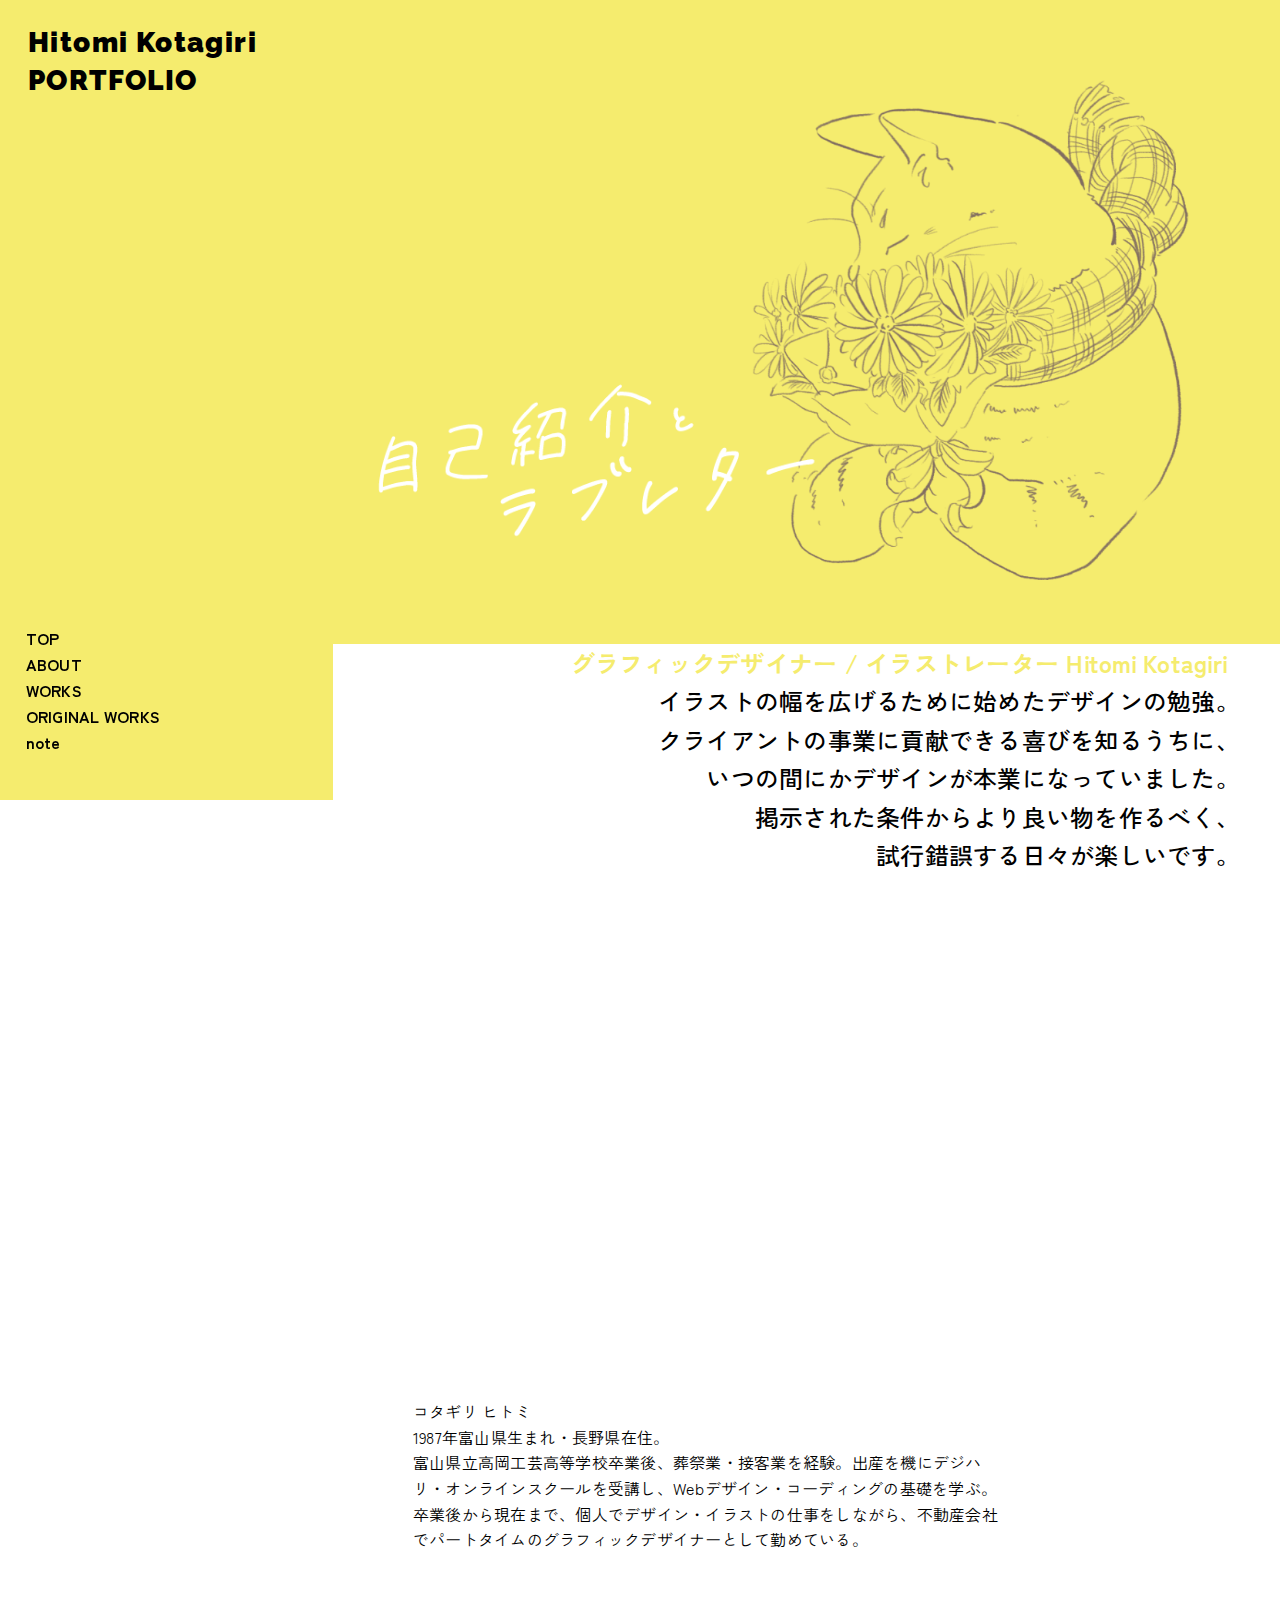
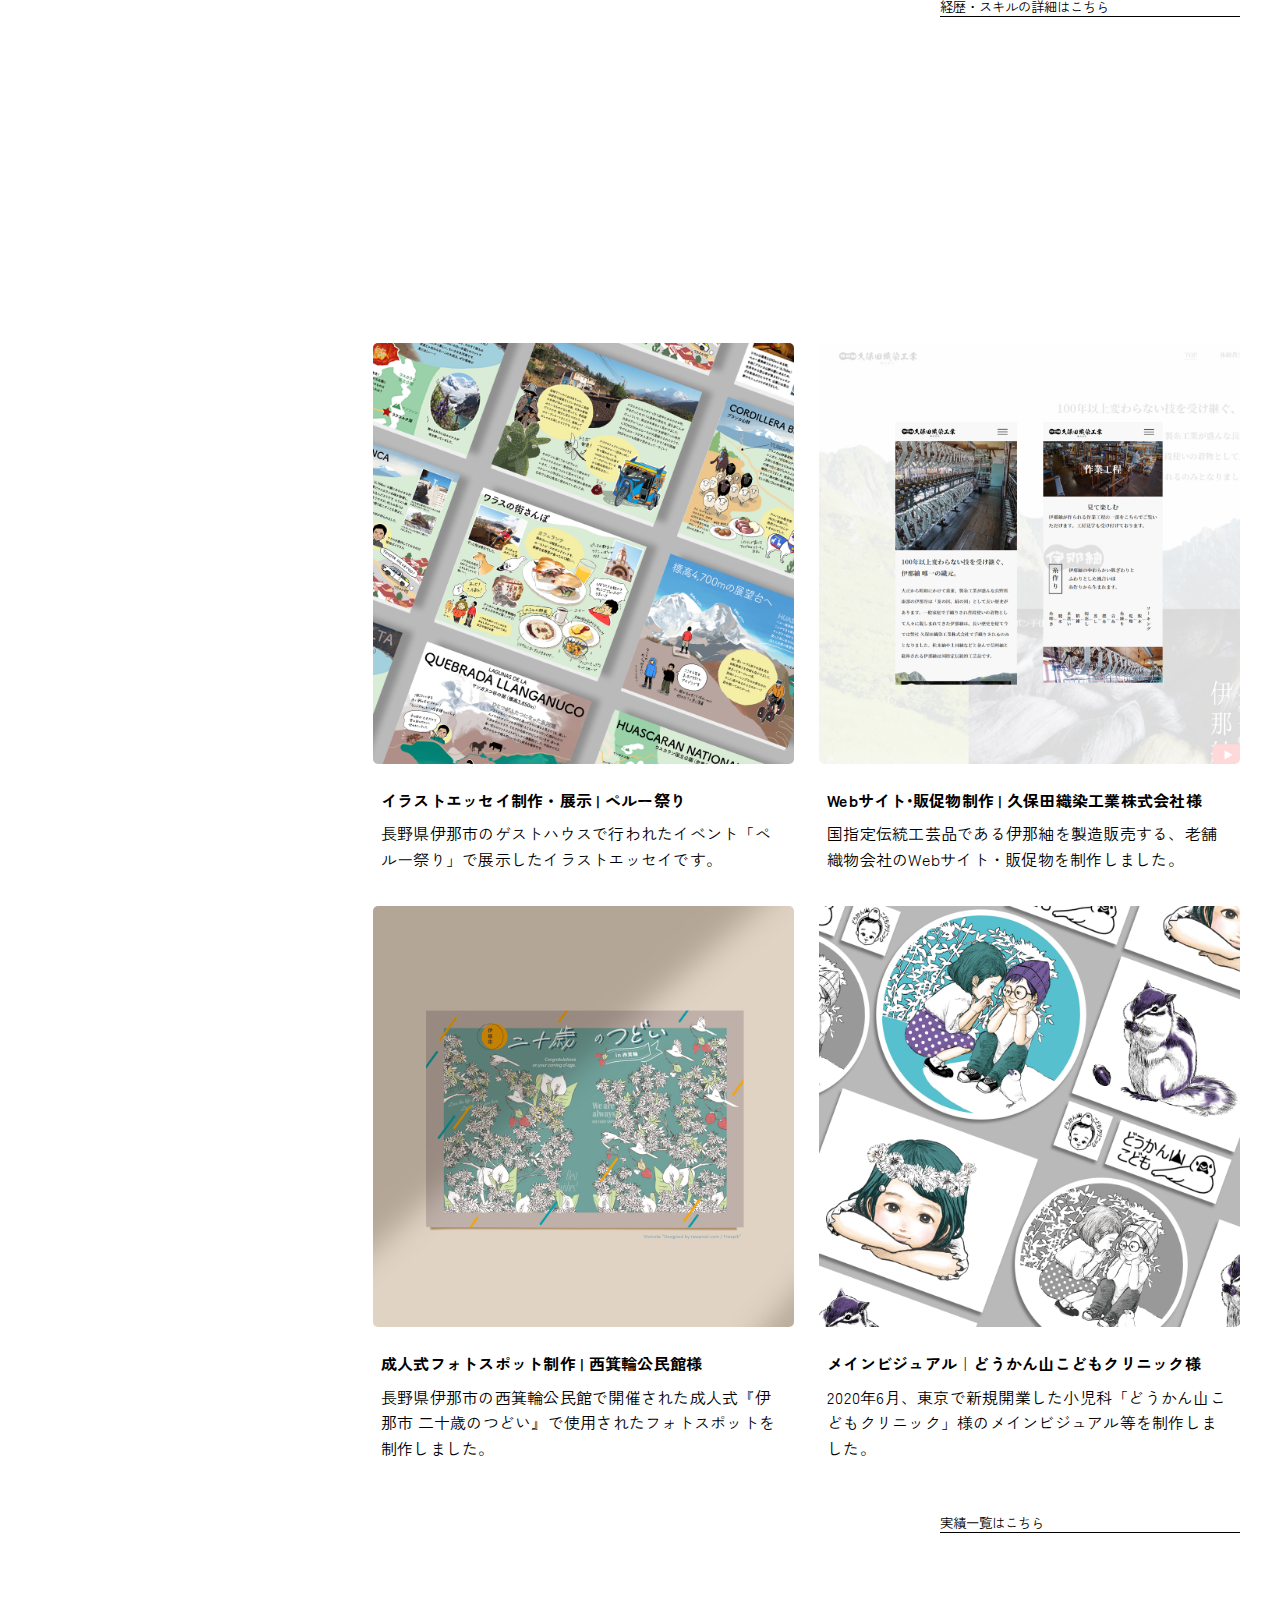
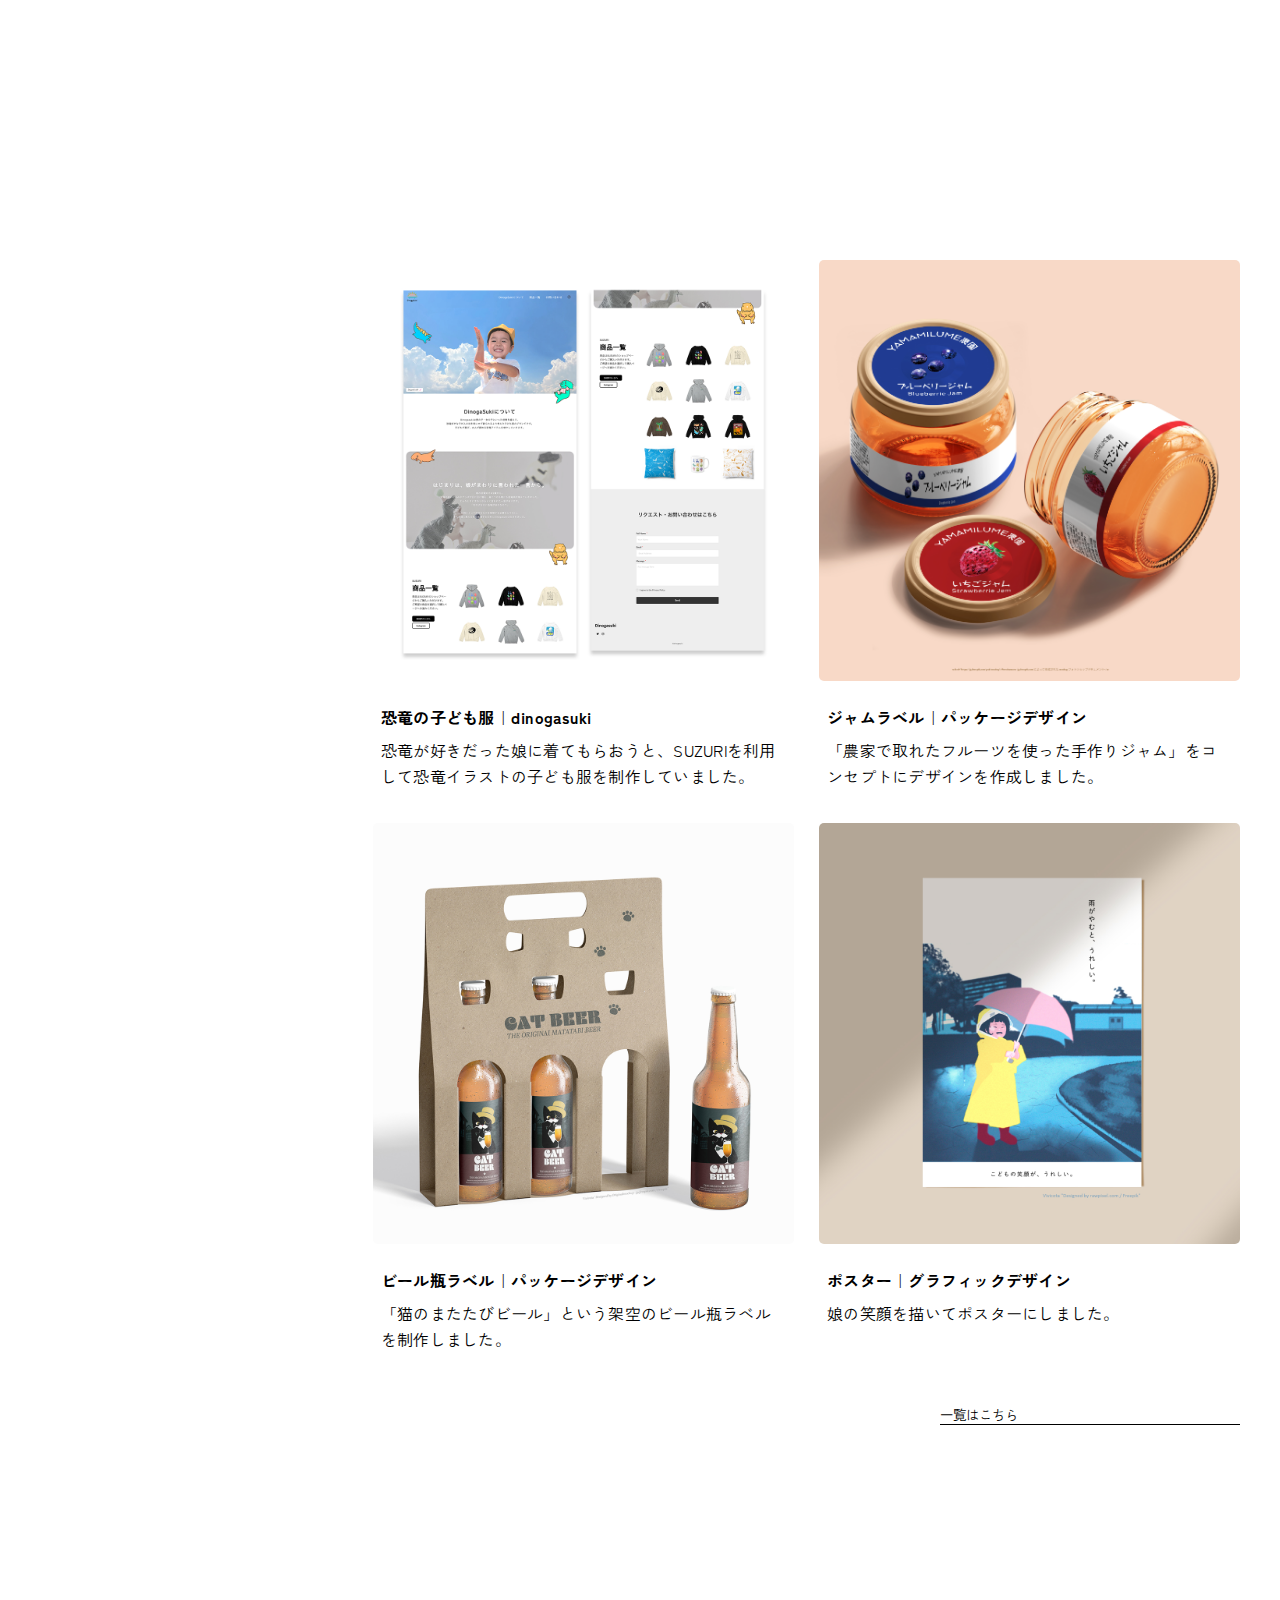
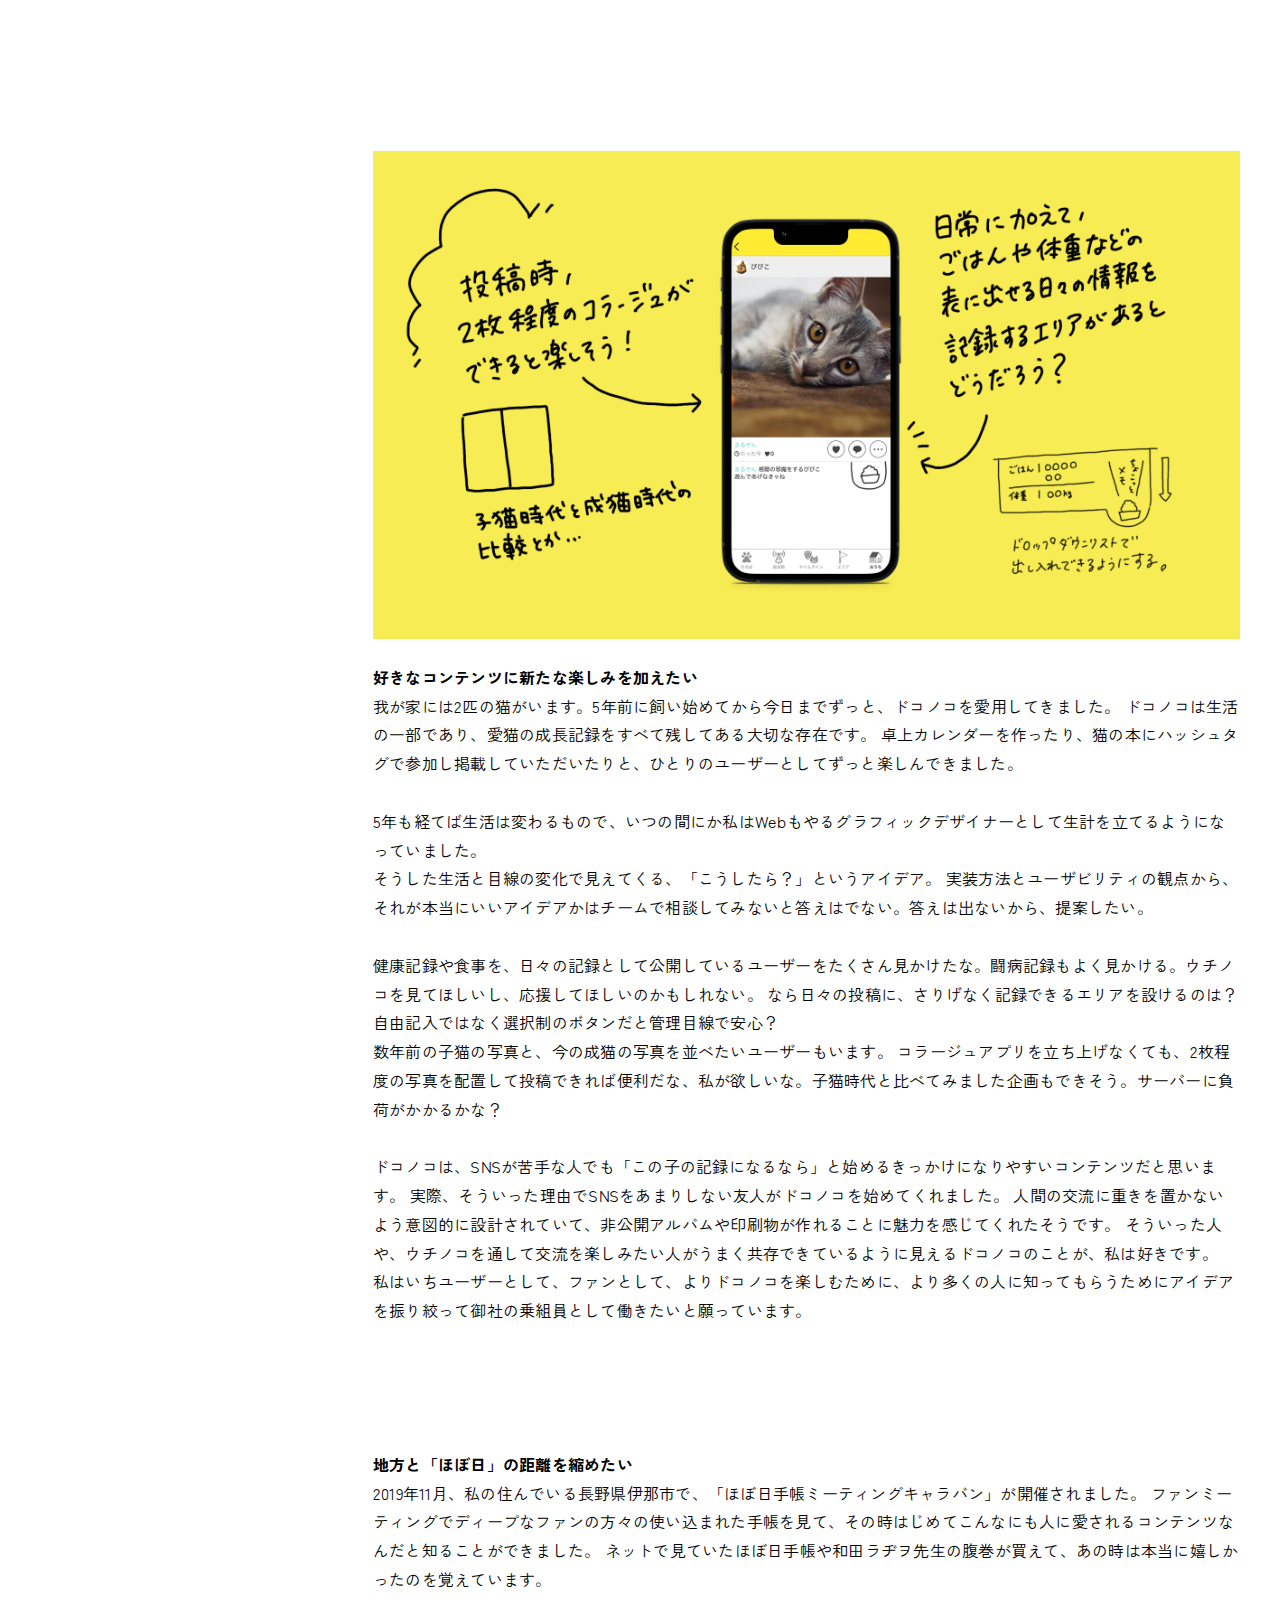
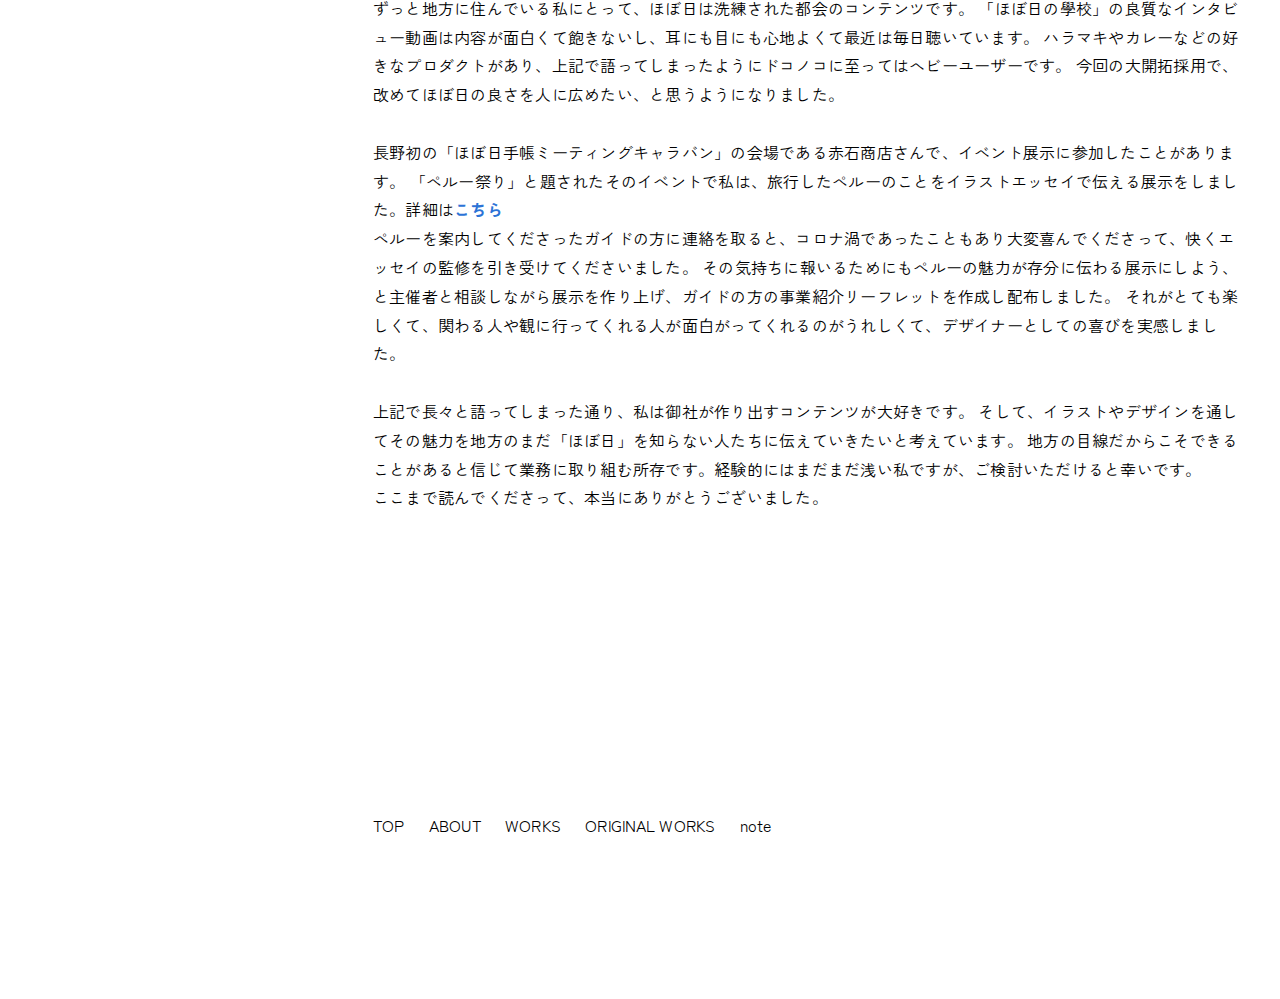
==== index.html @ e94fd773 "noteリンク追加" ====
<!doctype html>
<html lang="ja" prefix="og: http://ogp.me/ns#">

<head>
    <meta charset="utf-8">
    <meta name="viewport" content="width=device-width,initial-scale=1.0">
    <meta http-equiv="X-UA-Compatible" content="ie=edge">
    <title>Hitomi Kotagiri PORTFOLIO</title>
    <meta name="Description" content="グラフィックデザイナー/イラストレーター、Kotagiri Hitomiのポートフォリオです。">
    <meta property="og:title" content="PORTFOLIO｜TOP">
    <meta property="og:type" content="website">
    <meta property="og:url" content="https://maruyanya.github.io/index.html">
    <meta property="og:image" content="https://maruyanya.github.io/images/shere-img.png">
    <meta property="og:site_name" content="Hitomi Kotagiri PORTFOLIO">
    <meta property="og:description" content="グラフィックデザイナー/イラストレーター、Kotagiri Hitomiのポートフォリオです。">
    <meta name="format-detection" content="telephone=no">
    <meta name="twitter:card" content="summary_large_image">
    <meta name="twitter:site" content="@OOYA3" />
    <meta property="fb:app_id" content="App-ID" />
    <link rel="icon" href="/images/title-icon.png">
    <link rel="stylesheet" href="https://maxcdn.bootstrapcdn.com/font-awesome/4.7.0/css/font-awesome.min.css">
    <link rel="stylesheet" href="css/reset.css">
    <link rel="stylesheet" href="css/style.css">
    <link rel="preconnect" href="https://fonts.googleapis.com">
    <link rel="preconnect" href="https://fonts.gstatic.com" crossorigin>
    <link href="https://fonts.googleapis.com/css2?family=Zen+Kaku+Gothic+New:wght@300;400;500;700;900&display=swap" rel="stylesheet">
    <link href="https://fonts.googleapis.com/css2?family=Raleway:ital,wght@0,100;0,200;0,300;0,400;0,500;0,600;0,700;0,800;0,900;1,100;1,200;1,300;1,400;1,500;1,600;1,700;1,800;1,900&display=swap" rel="stylesheet">
</head>

<body class="wrap">
    <header>
        <section class="header">
            <div class="header-container">
                <section>
                    <a href="index.html">
                        <p>Hitomi Kotagiri</p>
                        <p>PORTFOLIO</p>
                    </a>
                </section>
            </div>
        </section>
    </header>

    <main>
        <button class="btn" onclick="document.querySelector('html').classList.toggle('open')">
            <img src="images/menu.png" alt="メニュー" class="btn-close" width="50%">
            <img src="images/menu-open.png" alt="メニュー開いた状態" class="btn-open" width="50%">
        </button>
        <nav class="navigation">
            <ul class="header-link">
                <li><a href="index.html">TOP</a></li>
                <li><a href="about.html">ABOUT</a></li>
                <li><a href="works.html">WORKS</a></li>
                <li><a href="originalworks.html">ORIGINAL WORKS</a></li>
                <li><a href="https://note.com/maruyanya">note</a></li>
            </ul>
        </nav>

        <div class="main-img-area">
            <img src="images/main-img.png" alt="花束を持つ猫" class="hero-img fade">  
        </div>
            <img src="images/title.png" alt="自己紹介とラブレター" class="hero-title fade">
            
        <div class="main-container">
            <p class="hero-text">
                <span>グラフィックデザイナー / イラストレーター Hitomi Kotagiri</span><br>
                イラストの幅を広げるために始めたデザインの勉強。<br>
                クライアントの事業に貢献できる喜びを知るうちに、<br>
                いつの間にかデザインが本業になっていました。<br>
                掲示された条件からより良い物を作るべく、<br>
                試行錯誤する日々が楽しいです。
            </p>
            <section class="category-container">
                <h4 class="fade">ABOUT</h4>
                <p class="h4-sub fade">自己紹介</p>
                <div class="plof">
                    <img src="images/prof-FIX.jpg" alt="プロフィール写真" width="280" height="auto"  class="fade">
                    <p class="about-plof-text">
                        コタギリ ヒトミ<br>
                        1987年富山県生まれ・長野県在住。<br>
                        富山県立高岡工芸高等学校卒業後、葬祭業・接客業を経験。出産を機にデジハリ・オンラインスクールを受講し、Webデザイン・コーディングの基礎を学ぶ。<br>
                        卒業後から現在まで、個人でデザイン・イラストの仕事をしながら、不動産会社でパートタイムのグラフィックデザイナーとして勤めている。
                    </p>
                </div>
                <div class="button-container">
                    <a href="about.html">
                        <button class="btn-category" type="button">経歴・スキルの詳細はこちら</button>
                    </a>
                </div>
            </section>
            
            <section class="category-container">
                <h4 class="fade">WORKS</h4>
                <p class="h4-sub fade">実績</p>

                <div class="posts-container">
                    <article class="post">
                        <a href="works.html#work-1">
                            <figure>
                                <img src="images/9_waraz.jpg" alt="" width="430" height="430">
                            </figure>
                            <div class="posts-text-container">
                                <h5>イラストエッセイ制作・展示 | ペルー祭り</h5>
                                <p>長野県伊那市のゲストハウスで行われたイベント「ペルー祭り」で展示したイラストエッセイです。</p> 
                            </div>   
                        </a>
                    </article>
                    <article class="post">
                        <a href="works.html#work-2">
                            <figure>
                                <img src="images/inatumugi.jpg" alt="" width="430" height="430">
                            </figure>
                            <div class="posts-text-container">
                                <h5>Webサイト•販促物制作 | 久保田織染工業株式会社様</h5>
                                <p>国指定伝統工芸品である伊那紬を製造販売する、老舗織物会社のWebサイト・販促物を制作しました。</p>
                            </div>    
                        </a>
                    </article>
                    <article class="post">
                        <a href="works.html#work-3">
                            <figure>
                                <img src="images/10_photospot.jpg" alt="" width="430" height="430">
                            </figure>
                            <div class="posts-text-container">
                                <h5>成人式フォトスポット制作 | 西箕輪公民館様</h5>
                                <p>長野県伊那市の西箕輪公民館で開催された成人式『伊那市 二十歳のつどい』で使用されたフォトスポットを制作しました。</p>    
                            </div>
                            </a>
                    </article>
                    <article class="post">
                        <a href="works.html#work-4">
                            <figure>
                                <img src="images/7_doukanyama.jpg" alt="" width="430" height="430">
                            </figure>
                            <div class="posts-text-container">
                                <h5>メインビジュアル｜どうかん山こどもクリニック様</h5>
                                <p>2020年6月、東京で新規開業した小児科「どうかん山こどもクリニック」様のメインビジュアル等を制作しました。</p>
                            </div>    
                        </a>
                    </article>
                </div>
                <div class="button-container">
                    <a href="works.html">
                        <button class="btn-category" type="button">実績一覧はこちら</button>
                    </a>
                </div>
            </section>
    
            <section class="category-container">
                <h4 class="fade">ORIGINAL WORKS</h4>
                <p class="h4-sub fade">自主制作</p>
                <div class="posts-container">
                    <article class="post">
                        <a href="originalworks.html#ow-1">
                            <figure>
                                <img src="images/14_dinogasuki_1.jpg" alt="dinogasuki" width="430" height="430">
                            </figure>
                            <div class="posts-text-container">
                                <h5>恐竜の子ども服｜dinogasuki</h5>
                                <p>恐竜が好きだった娘に着てもらおうと、SUZURIを利用して恐竜イラストの子ども服を制作していました。</p>    
                        </a>
                            </div>
                    </article>
                    <article class="post">
                        <a href="originalworks.html#ow-2">
                            <figure>
                                <img src="images/1_jam_mok2.jpg" alt="ジャム" width="430" height="430">
                            </figure>
                            <div class="posts-text-container">
                                <h5>ジャムラベル｜パッケージデザイン</h5>
                                <p>「農家で取れたフルーツを使った手作りジャム」をコンセプトにデザインを作成しました。</p> 
                            </div>   
                        </a>
                    </article>
                    <article class="post">
                        <a href="originalworks.html#ow-3">
                            <figure>
                                <img src="images/12_beer.jpg" alt="ビール瓶" width="430" height="430">
                            </figure>
                            <div class="posts-text-container">
                                <h5>ビール瓶ラベル｜パッケージデザイン</h5>
                                <p>「猫のまたたびビール」という架空のビール瓶ラベルを制作しました。</p>
                            </div>    
                        </a>
                    </article>
                    <article class="post">
                        <a href="originalworks.html#ow-4">
                            <figure>
                                <img src="images/13_poster.jpg" alt="ポスター" width="430" height="430">
                            </figure>
                            <div class="posts-text-container">
                                <h5>ポスター｜グラフィックデザイン</h5>
                                <p>娘の笑顔を描いてポスターにしました。</p> 
                            </div>   
                        </a>
                    </article>
                </div>
                <div class="button-container">
                    <a href="originalworks.html">
                        <button class="btn-category" type="button">一覧はこちら</button>
                    </a>
                    
                </div>
            </section>
         
            <section class="category-container">
                <h4 class="fade">WANT TO DO</h4>
                <p class="h4-sub fade">御社で取り組みたいこと</p>
                <section class="about-column">
                            <div class="wanttodo-column-img">
                                <img src="images/idea.jpg" alt="アイデア">
                            </div>
                        <div>
                            <div class="wanttodo-column-text">
                                <h5>好きなコンテンツに新たな楽しみを加えたい</h5>
                                <p>
                                    我が家には2匹の猫がいます。5年前に飼い始めてから今日までずっと、ドコノコを愛用してきました。
                                    ドコノコは生活の一部であり、愛猫の成長記録をすべて残してある大切な存在です。
                                    卓上カレンダーを作ったり、猫の本にハッシュタグで参加し掲載していただいたりと、ひとりのユーザーとしてずっと楽しんできました。
                                </p><br>
                                <p>
                                    5年も経てば生活は変わるもので、いつの間にか私はWebもやるグラフィックデザイナーとして生計を立てるようになっていました。<br>
                                    そうした生活と目線の変化で見えてくる、「こうしたら？」というアイデア。
                                    実装方法とユーザビリティの観点から、それが本当にいいアイデアかはチームで相談してみないと答えはでない。答えは出ないから、提案したい。 
                                </p><br>
                                <p>
                                    健康記録や食事を、日々の記録として公開しているユーザーをたくさん見かけたな。闘病記録もよく見かける。ウチノコを見てほしいし、応援してほしいのかもしれない。
                                    なら日々の投稿に、さりげなく記録できるエリアを設けるのは？自由記入ではなく選択制のボタンだと管理目線で安心？<br>
                                    数年前の子猫の写真と、今の成猫の写真を並べたいユーザーもいます。
                                    コラージュアプリを立ち上げなくても、2枚程度の写真を配置して投稿できれば便利だな、私が欲しいな。子猫時代と比べてみました企画もできそう。サーバーに負荷がかかるかな？
                                </p><br>
                                <p>
                                    ドコノコは、SNSが苦手な人でも「この子の記録になるなら」と始めるきっかけになりやすいコンテンツだと思います。
                                    実際、そういった理由でSNSをあまりしない友人がドコノコを始めてくれました。
                                    人間の交流に重きを置かないよう意図的に設計されていて、非公開アルバムや印刷物が作れることに魅力を感じてくれたそうです。
                                    そういった人や、ウチノコを通して交流を楽しみたい人がうまく共存できているように見えるドコノコのことが、私は好きです。<br>
                                    私はいちユーザーとして、ファンとして、よりドコノコを楽しむために、より多くの人に知ってもらうためにアイデアを振り絞って御社の乗組員として働きたいと願っています。
                                </p><br>
                            </div>
                            <div class="wanttodo-column-text">
                                <h5>地方と「ほぼ日」の距離を縮めたい</h5>
                                <p>
                                    2019年11月、私の住んでいる長野県伊那市で、「ほぼ日手帳ミーティングキャラバン」が開催されました。
                                    ファンミーティングでディープなファンの方々の使い込まれた手帳を見て、その時はじめてこんなにも人に愛されるコンテンツなんだと知ることができました。
                                    ネットで見ていたほぼ日手帳や和田ラヂヲ先生の腹巻が買えて、あの時は本当に嬉しかったのを覚えています。
                                <p>
                                    ずっと地方に住んでいる私にとって、ほぼ日は洗練された都会のコンテンツです。
                                    「ほぼ日の學校」の良質なインタビュー動画は内容が面白くて飽きないし、耳にも目にも心地よくて最近は毎日聴いています。
                                    ハラマキやカレーなどの好きなプロダクトがあり、上記で語ってしまったようにドコノコに至ってはヘビーユーザーです。
                                    今回の大開拓採用で、改めてほぼ日の良さを人に広めたい、と思うようになりました。
                                </p><br>
                                <p>
                                    長野初の「ほぼ日手帳ミーティングキャラバン」の会場である赤石商店さんで、イベント展示に参加したことがあります。
                                    「ペルー祭り」と題されたそのイベントで私は、旅行したペルーのことをイラストエッセイで伝える展示をしました。詳細は<a href="works.html" class="link-text">こちら</a><br>
                                    ペルーを案内してくださったガイドの方に連絡を取ると、コロナ渦であったこともあり大変喜んでくださって、快くエッセイの監修を引き受けてくださいました。
                                    その気持ちに報いるためにもペルーの魅力が存分に伝わる展示にしよう、と主催者と相談しながら展示を作り上げ、ガイドの方の事業紹介リーフレットを作成し配布しました。
                                    それがとても楽しくて、関わる人や観に行ってくれる人が面白がってくれるのがうれしくて、デザイナーとしての喜びを実感しました。
                                </p><br>
                                <p>
                                    上記で長々と語ってしまった通り、私は御社が作り出すコンテンツが大好きです。
                                    そして、イラストやデザインを通してその魅力を地方のまだ「ほぼ日」を知らない人たちに伝えていきたいと考えています。
                                    地方の目線だからこそできることがあると信じて業務に取り組む所存です。経験的にはまだまだ浅い私ですが、ご検討いただけると幸いです。<br>
                                    ここまで読んでくださって、本当にありがとうございました。
                                </p><br>
                            </div>
                        </div>
                </section>
            </section>
            
            <footer>
                <ul>
                    <li><a href="index.html">TOP</a></li>
                    <li><a href="about.html">ABOUT</a></li>
                    <li><a href="works.html">WORKS</a></li>
                    <li><a href="originalworks.html">ORIGINAL WORKS</a></li>
                    <li><a href="https://note.com/maruyanya">note</a></li>
                </ul>
            </footer>
        </div>
    </main>
    
    <!-- スクロールでふわっと表示 -->
    <script type="text/javascript">
        const targets = document.getElementsByClassName('fade');
        for(let i = targets.length; i--;){
         let observer = new IntersectionObserver((entries, observer) => {
          for(let j = entries.length; j--;){
           if (entries[j].isIntersecting) {
            entries[j].target.classList.add('active');
           } else{
            entries[j].target.classList.remove('active');
           }
          }
         });
         observer.observe(targets[i]);
        }
        </script>
</body>
</html>
---- css/style.css ----
@charset "UTF-8";
/* CSS Document */
html {
  font-size: 62.5%;
}

:root{
  --yellow: #F5EC6E;
  --black: #000;
  --white: #fff;
  --v-space: clamp(110px, 20vw, 200px);
}

body {
  color: #000;
  font-family: 'Zen Kaku Gothic New', sans-serif, "Helvetica Neue", Arial, "Hiragino Kaku Gothic ProN", "Hiragino Sans", Meiryo, sans-serif;
  font-size: 1.6rem;
  font-weight: 400;
  letter-spacing: 0.025rem;
  line-height: 1.6;
  background-color: var(--white);
}

li {
  list-style: none;
}

a {
  color: var(--black);
  text-decoration: none;
}

img {
  max-width: 100%;
  height: auto;
}

/********* cssのみ ふわっとページ遷移 *********/
.wrap {
	animation: fadein 3s forwards;
}

@keyframes fadein {
	0% {opacity: 0}
	100% {opacity: 1}
}

/********* javascriptでスクロール時にフェードイン*********/
.fade {
	opacity: 0;
	transform: translateY(30px);
	transition: opacity 1.5s, transform 1s;
}
.fade.active {
	opacity: 1;
	transform: translateY(0px);
}

/*************************
*    header
*************************/
.header{
  position: fixed;
  width: 100%;
  height: 800px;
  background: var(--yellow);
}

.header-container{
  position: absolute;
  width: 265px;
  height: 729px;
  left: 28px;
  top: 24px;
  font-family: 'Raleway';
  font-style: normal;
  font-weight: 900;
  font-size: 28px;
  line-height: 38px;
  letter-spacing: 0.05em;
}

.header-link{
  position: fixed;
  font-weight: 700;
  font-size: 16px;
  line-height: 26px;
  top: 625px;
  left: 2vw;
  }

/***********　navigation　**************/
.btn{
  position: fixed;
  right: 8px;
  top: 2.5vh;
}

.open .btn{
  z-index: 110;
}

.btn .btn-close{
  display: revert;
}

.open .btn .btn-close{
  display: none;
}

.btn .btn-open{
  display: none;
}

.open .btn .btn-open{
  display: revert;
}

/* 幅が950px以上 */
@media (min-width:950px){
  .btn{
    display: none;
  }
}

/* 幅が949px以下 */
@media (max-width:949px){
  .navigation .header-link{
    position: fixed;
    inset: 0 -100% 0 100%;
    z-index: 100;
    padding: 40px;
    height: 16%;
    background-color: #fffffff7;
    transition: transform 0.3s;
  }
  .open .navigation .header-link{
    transform: translate(-100%, 0);
  }
  .open body{
    position: relative;
    overflow: hidden;
  }
}

/*************************
*    hero-img
*************************/
  main{
    position: absolute;
    width: 74%;
    margin-left: 26%;
    height: auto;
  }

  .hero-img{
    position: relative;
    width: auto;
    height: clamp(250px, 50vw, 500px);
    margin: 80px 40px 40px 40px;
  }

  .main-img-area{
    text-align: right;
    margin-right: 4vw;
  }

  .hero-title{
    position: absolute;
    width: 36vw;
    height: auto;
    top: 39vh;
    left: 2vw;
  }

  .main-container{
    background-color: #fff;
    padding: 0 40px;
  }

  .hero-text{
  font-size: clamp(13px,2vw,24px);
  font-weight: 500;
  text-align: right;
  margin: 24px 0 80px 0;
  }

  .hero-text span{
    color: var(--yellow);
    margin-right: 1vw;
    font-weight: 700;
    padding-left: 40px;
  }
  
  /* 幅が949px以下 */
  @media (max-width:949px){
    main{
      width: 100%;
      height: auto;
      margin: auto;
      top: 400px;
    }
    .main-container{
      padding: 0 24px 16px 24px;
    }
    .hero-img{
      margin-top: -40vh;
      width: 64vw;
      height: auto;
    }
    .hero-title{
      width: 57vw;
      height: auto;
      top: 4vh;
      left: 3vw;
    }
  }

  /* 幅が700px以下 */
  @media (max-width:700px){
    .hero-img{
      margin-top: -32vh;
      width: 72vw;
      height: auto;
      padding-bottom: 80px;
    }
    .hero-title{
      width: 80vw;
      height: auto;
      top: 4vh;
      left: 16vw;
    }
  }

/***********　topカテゴリ　**************/

  h4{
    font-family: 'Raleway';
    font-weight: 900;
    font-size: 64px;
    line-height: 1;
    color: var(--yellow);
  }
  .h4-sub{
    font-size: small;
    font-weight: lighter;
    margin-bottom: 40px;
  }
  .about-plof-text{
    max-width: 600px;
    height: auto;
    padding: 40px;
  }

  .plof{
    display: flex;
    flex-direction: row;
    flex-wrap: nowrap;
    justify-content: flex-start;
  }
  .plof img{
    border-radius: 5px;
    animation: var(--fadeup);
  }

  .btn-category{
    font-family: 'Zen Kaku Gothic New', sans-serif, "Helvetica Neue", Arial, "Hiragino Kaku Gothic ProN", "Hiragino Sans", Meiryo, sans-serif;
    color: var(--black);
    width: clamp(250px, 50vw, 300px);
    border-bottom: 1px solid var(--black);
    text-align: left;
  }
  .button-container{
    text-align: right;
  }
  .category-container{
    margin-bottom: var(--v-space);
  }

  /* 幅が1300px以下 */
  @media (max-width:1300px){
    .plof{
      display: block;
   }
  }

   /* 幅が779px以下 */
    @media (max-width:779px){
    .about-plof-text{
      margin: 24px 0;
      padding: 0;
      }
    }


/******** index_実績一覧 **********/

  .posts-container{
    display: grid;
    grid-template-columns: repeat(2, 1fr);
    gap: 2vw;
    max-width: 900px;
    margin-bottom: 40px;
  }
  .post img{
    aspect-ratio: 1 / 1;
    object-fit: cover;
    width: 100%;
    height: auto;
    border-radius: 5px;
  }
  .post a{
    display: block;
  }
  .post h5{
    margin: 1em 0 0.5em;
    min-height: 0vw;
  }
  .post p{
    max-width: 27em;
    min-height: 0vw;
  }
  .posts-text-container{
    padding: 8px;
  }

  .wanttodo-column-text{
    line-height: 1.8;
    padding: 24px 0 72px 0;
  }
  .wanttodo-column-text span{
    padding: 16px 0;
  }
  .wanttodo-column-img{
    width: 100%;
    max-width: 900px;
    height: auto;
  }
  
  /* 幅が477px以下 */
  @media (max-width:477px){
    .posts-container{
      display: flex;
	    overflow-x: scroll;
    }
    .post{
      min-width: 90%;
    }
    .post p{
      margin-bottom: 24px;
    }
  }

/*************************
*    ABOUT
*************************/
.main-2{
  top: 160px;
}

h6{
  position: absolute;
  font-size: 24px;
  font-weight: 700;
  z-index: 1;
}

.about-line{
  position: relative;
  border-bottom: solid 20px var(--yellow);
  top: 20px;
}

.lower_header{
  background-color: #fff;
}

.about-item{
      display: flex;
  }

.about-title{
  margin: 0 24px 0 0;
  padding: 10px 0;
  text-align: left;
  }

.about-detail{
  padding: 10px 0;
  }

.about-container{
  max-width: 600px;
  margin: 0 3vw;
}

.about-column{
  margin: 38px 0 140px 0;
  line-height: 1.8;
}

.about-column-text{
  margin-top: 24px;
  line-height: 1.8;
}

.about-column-img{
  width: 410px;
  height: 350px;
}

/******** about-画像切り替え ***********/
.image-anime{
  position: relative;
  overflow: hidden;
  width: 410px;
  height: 350px;
  background-color: var(--yellow);
  border-radius: 5px;
}

.image-anime img{
  display: block;
  position: absolute;
  width: inherit;
  height: inherit;
  opacity: 0;
  animation: slideAnime 8s ease infinite;
}

.image-anime img:nth-of-type(1){
  animation-delay: 0s;
}
.image-anime img:nth-of-type(2){
  animation-delay: 4s;
}
@keyframes slideAnime{
  0%{ opacity: 0;}
  6%{ opacity: 1;}
	50%{ opacity: 1;}
  56%{ opacity: 0;}
	100%{ opacity: 0;}
}

.skillset-text{
  width: 224px;
  padding: 0 16px;
}
.skillset-text h5{
  font-size: 20px;
  line-height: 1.2;
}
.skillset-text p{
  line-height: 1.4;
}
.skillset-list{
  display: flex;
  width: 340px;
  height: auto;
}
.skillset{
  display: flex;
  flex-direction: row;
  flex-wrap: wrap;
  align-content: center;
  justify-content: flex-start;
  align-items: flex-start;
  gap: 16px;
  padding: 24px 0;
  max-width: 1060px;
}
.about-column-text-nextgorl{
  max-width: 1060px;
}

/* 幅が1300px以下 */
@media (max-width:1300px){
  .about-column-text{
    padding: 0;
  }
}

/* 幅が477px以下 */
@media (max-width:477px){
  .image-anime {
    width: 328px;
    height: 280px;
    margin: auto;
  }
  .about-column-img{
    width: 328px;
    height: 280px;
    margin: auto;
  }
  .btn{
    right: 8xw;
  }
}

/*************************
*    WORKS
*************************/
/* ポップアップウインドウの設定 */
.popup {
  background-color: #efefef;
  box-shadow: 0 0 0 9999px rgba(0, 0, 0, .8);
  border-radius: 5px;
  display: none;
  position: fixed;
  top: 0;
  left: 0;
  right: 0;
  bottom: 0;
  margin: auto;
  width: 56vw;
  height: 90vh;
  overflow-y: scroll;
}

 /* 幅が949px以下 */
 @media (max-width:949px){
  .popup{
    width: 90vw;
    height: 90vh;
  }
 }

.pop-img img{
  border-radius: 5px;
}


/* チェックボックスの初期設定 */
#popup-on-1{
  display: none;
}
#popup-on-2{
  display: none;
}
#popup-on-3{
  display: none;
}
#popup-on-4{
  display: none;
}
#popup-on-5{
  display: none;
}
#popup-on-6{
  display: none;
}
#popup-on-7{
  display: none;
}
#popup-on-8{
  display: none;
}

/* チェックされたらポップアップウインドウを開く */
#popup-on-1:checked + .popup{
  display: block;
}
#popup-on-2:checked + .popup{
  display: block;
}
#popup-on-3:checked + .popup{
  display: block;
}
#popup-on-4:checked + .popup{
  display: block;
}
#popup-on-5:checked + .popup{
  display: block;
}
#popup-on-6:checked + .popup{
  display: block;
}
#popup-on-7:checked + .popup{
  display: block;
}
#popup-on-8:checked + .popup{
  display: block;
}

/* 閉じるアイコン（右上） */
.icon-close{
  color: var(--black);
  font-size: 30px;
  padding: 0 10px;
  position: absolute;
  right: 0;
}

/* 閉じるボタン */
.x-close{
  font-family: 'Raleway';
  font-weight: 600;
  background: var(--white);
  border-radius: 30px;
  color: var(--black);
  padding: 10px;
  cursor: pointer;
  margin: 10px auto;
  width: 90%;
  text-align: center;
}

/* 開くボタン */
.x-open{
  background: #fff;
  border-radius: 10px;
  color: #fff;
  padding: 10px;
  cursor: pointer;
  margin: auto;
  width: 95%;
  text-align: center;
}

/* ポップアップの内容 */
.pop-container{
  display: flex;
  flex-direction: row;
  flex-wrap: wrap;
  align-content: flex-start;
  justify-content: flex-start;
  align-items: center;
  gap: 4px;
}
.popup-content{
  margin: 40px auto 40px auto;
  width: 90%;
  animation-name: fade;
  animation-duration: 2s;
}

@keyframes fade{
0%{
  opacity: 0;
}
100%{
  opacity: 1;
}
}

.popup-inner{
  max-width: 1080px;
  margin: auto;
}

.popup-inner h5{
  margin-bottom: 24px;
}
.popup-inner p{
  max-width: 1080px;
  line-height: 1.8;
  margin: 24px 0;
}

.garally-staff-container{
  color: #707070;
  margin: 40px 0;
}

.garally-staff-list{
  display: flex;
}
.staff-title{
  padding: 2px 0;
  margin: 0 16px 0 0;
  text-align: left;
}
.staff-detail{
  padding: 2px 0;
}
.link-text{
  color: rgb(44, 115, 214);
  font-weight: bold;
}

/*************************
*    footer
*************************/
footer ul{
  display: flex;
  gap: 24px;
  padding-bottom: 160px;
}

@media (max-width:477px){
  footer ul{
    display: block;
    margin: 16px 0;
    padding-bottom: 0;
  }
}
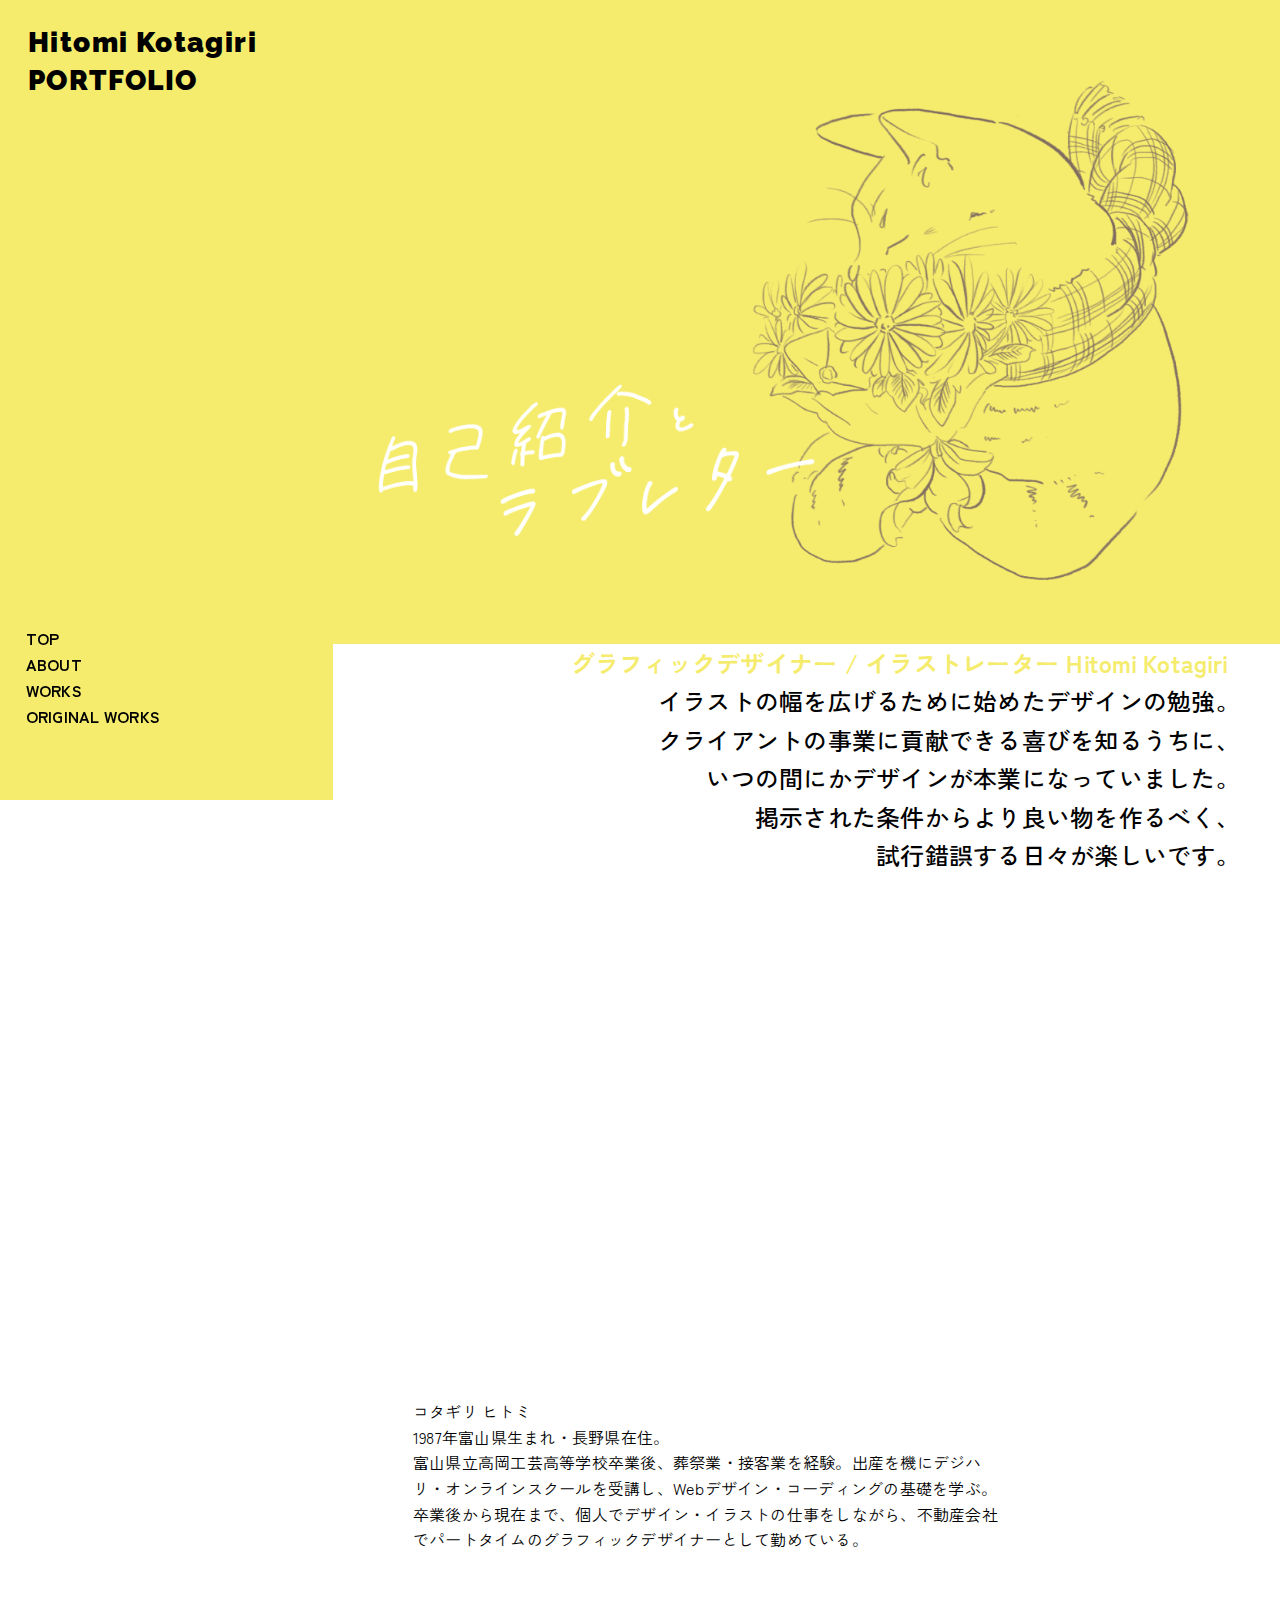
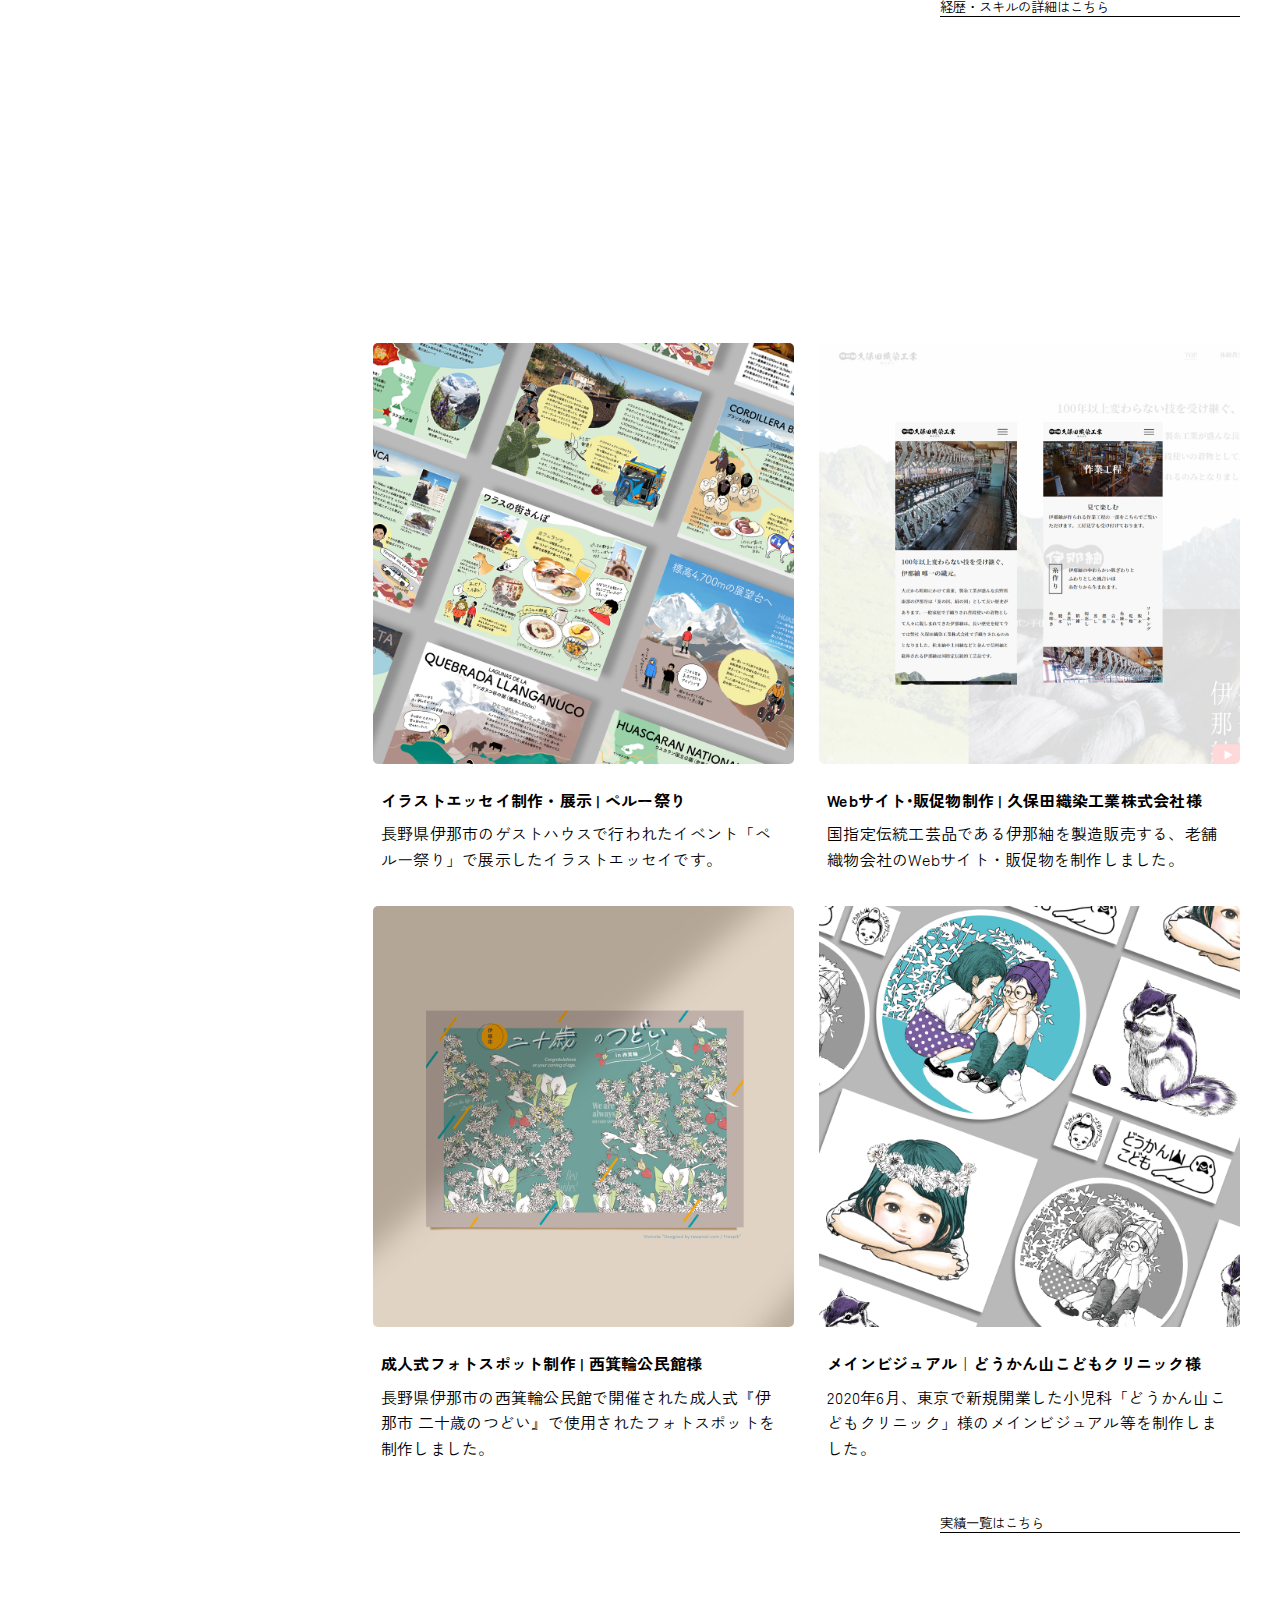
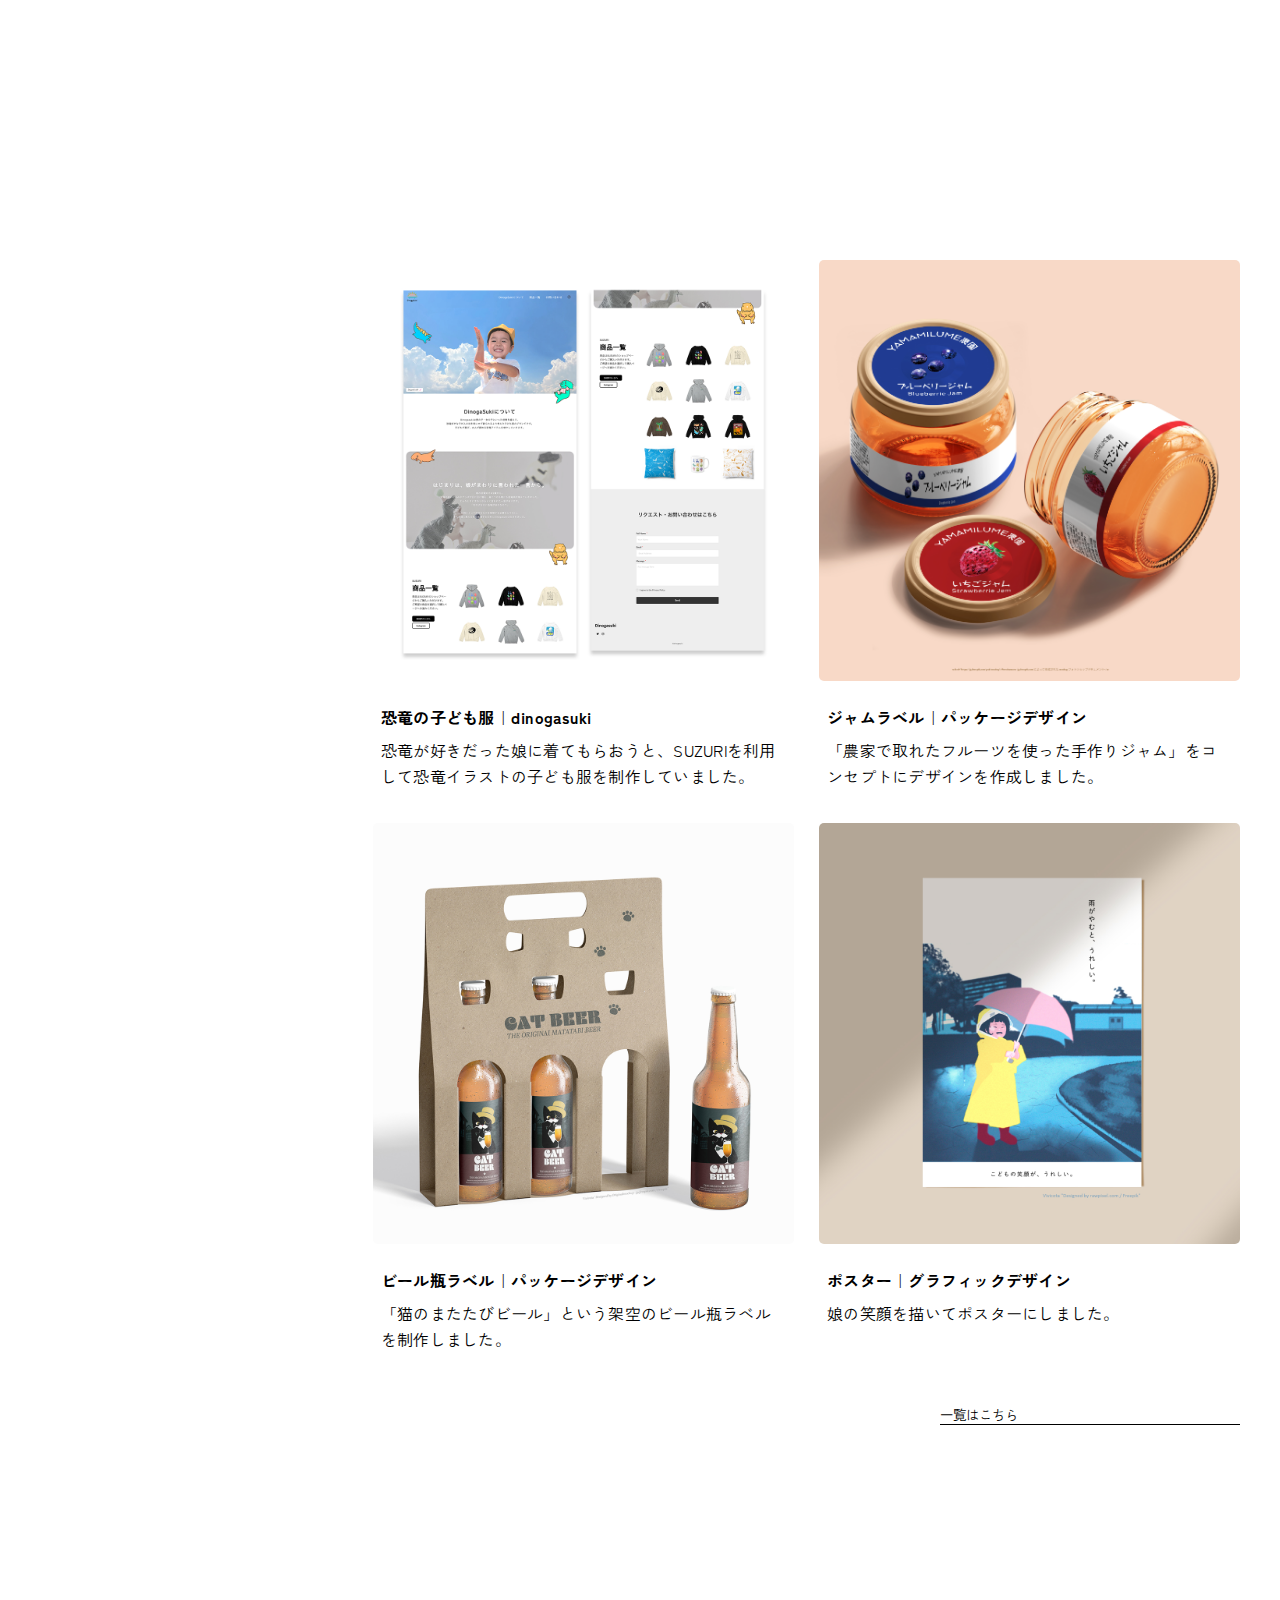
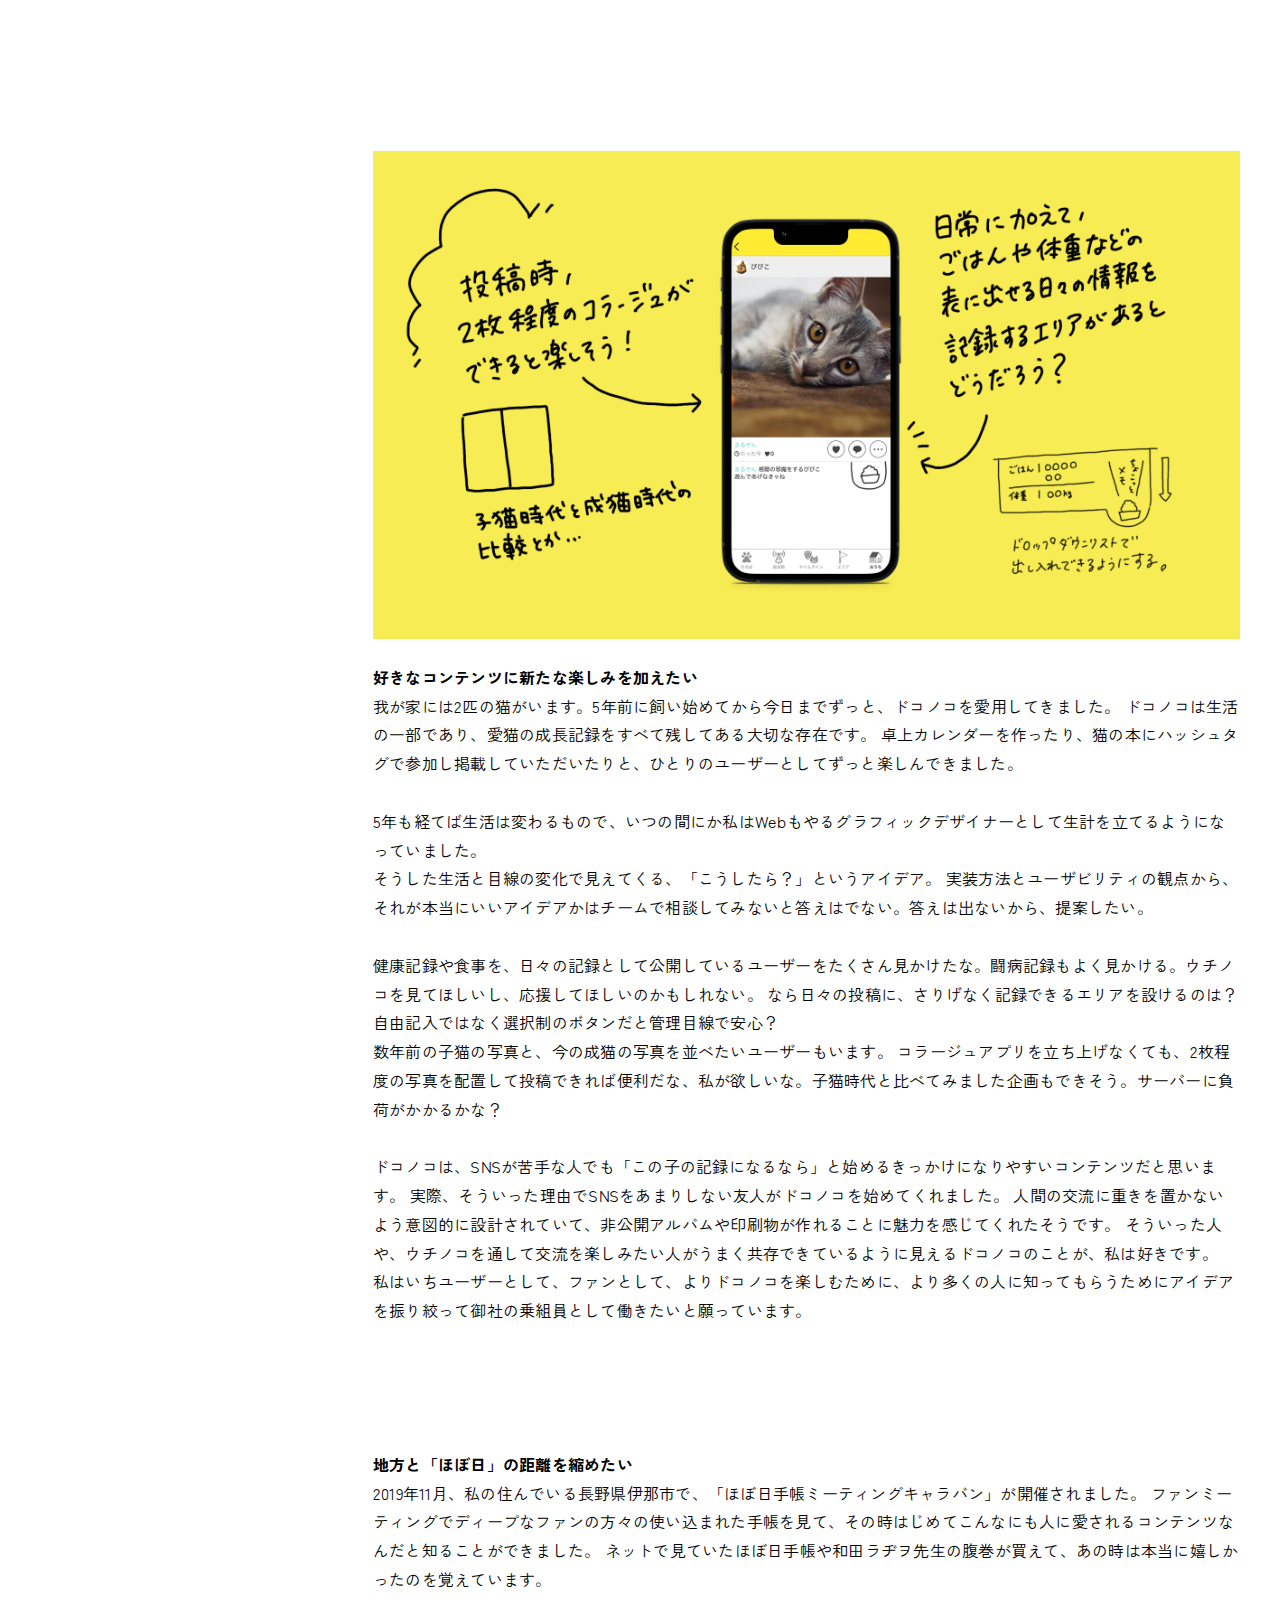
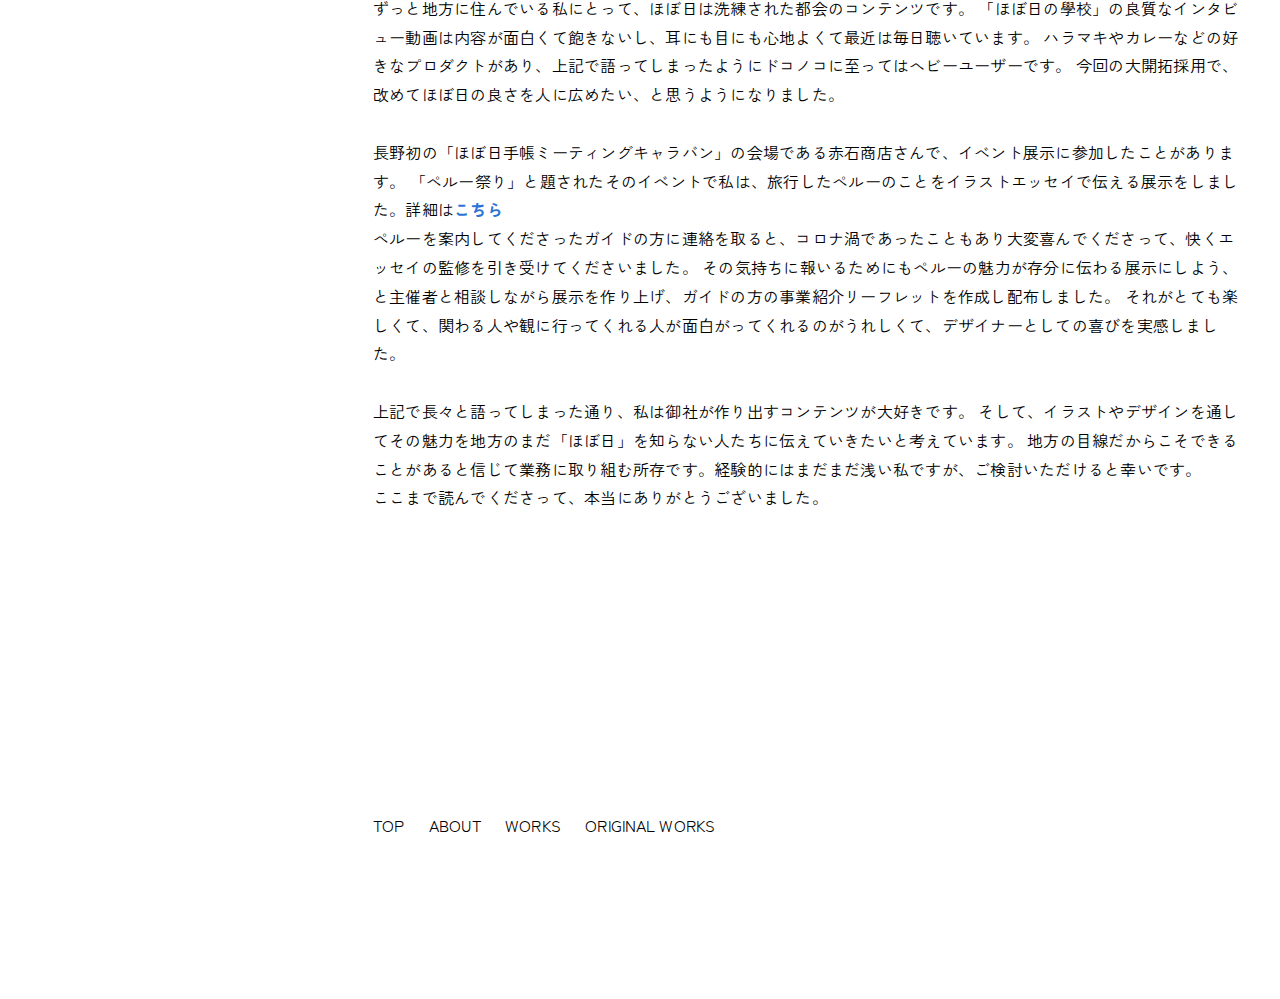
==== commit c1a7eb90: "note削除" ====
--- a/index.html
+++ b/index.html
@@ -52,7 +52,6 @@
                 <li><a href="about.html">ABOUT</a></li>
                 <li><a href="works.html">WORKS</a></li>
                 <li><a href="originalworks.html">ORIGINAL WORKS</a></li>
-                <li><a href="https://note.com/maruyanya">note</a></li>
             </ul>
         </nav>
 
@@ -273,7 +272,6 @@
                     <li><a href="about.html">ABOUT</a></li>
                     <li><a href="works.html">WORKS</a></li>
                     <li><a href="originalworks.html">ORIGINAL WORKS</a></li>
-                    <li><a href="https://note.com/maruyanya">note</a></li>
                 </ul>
             </footer>
         </div>
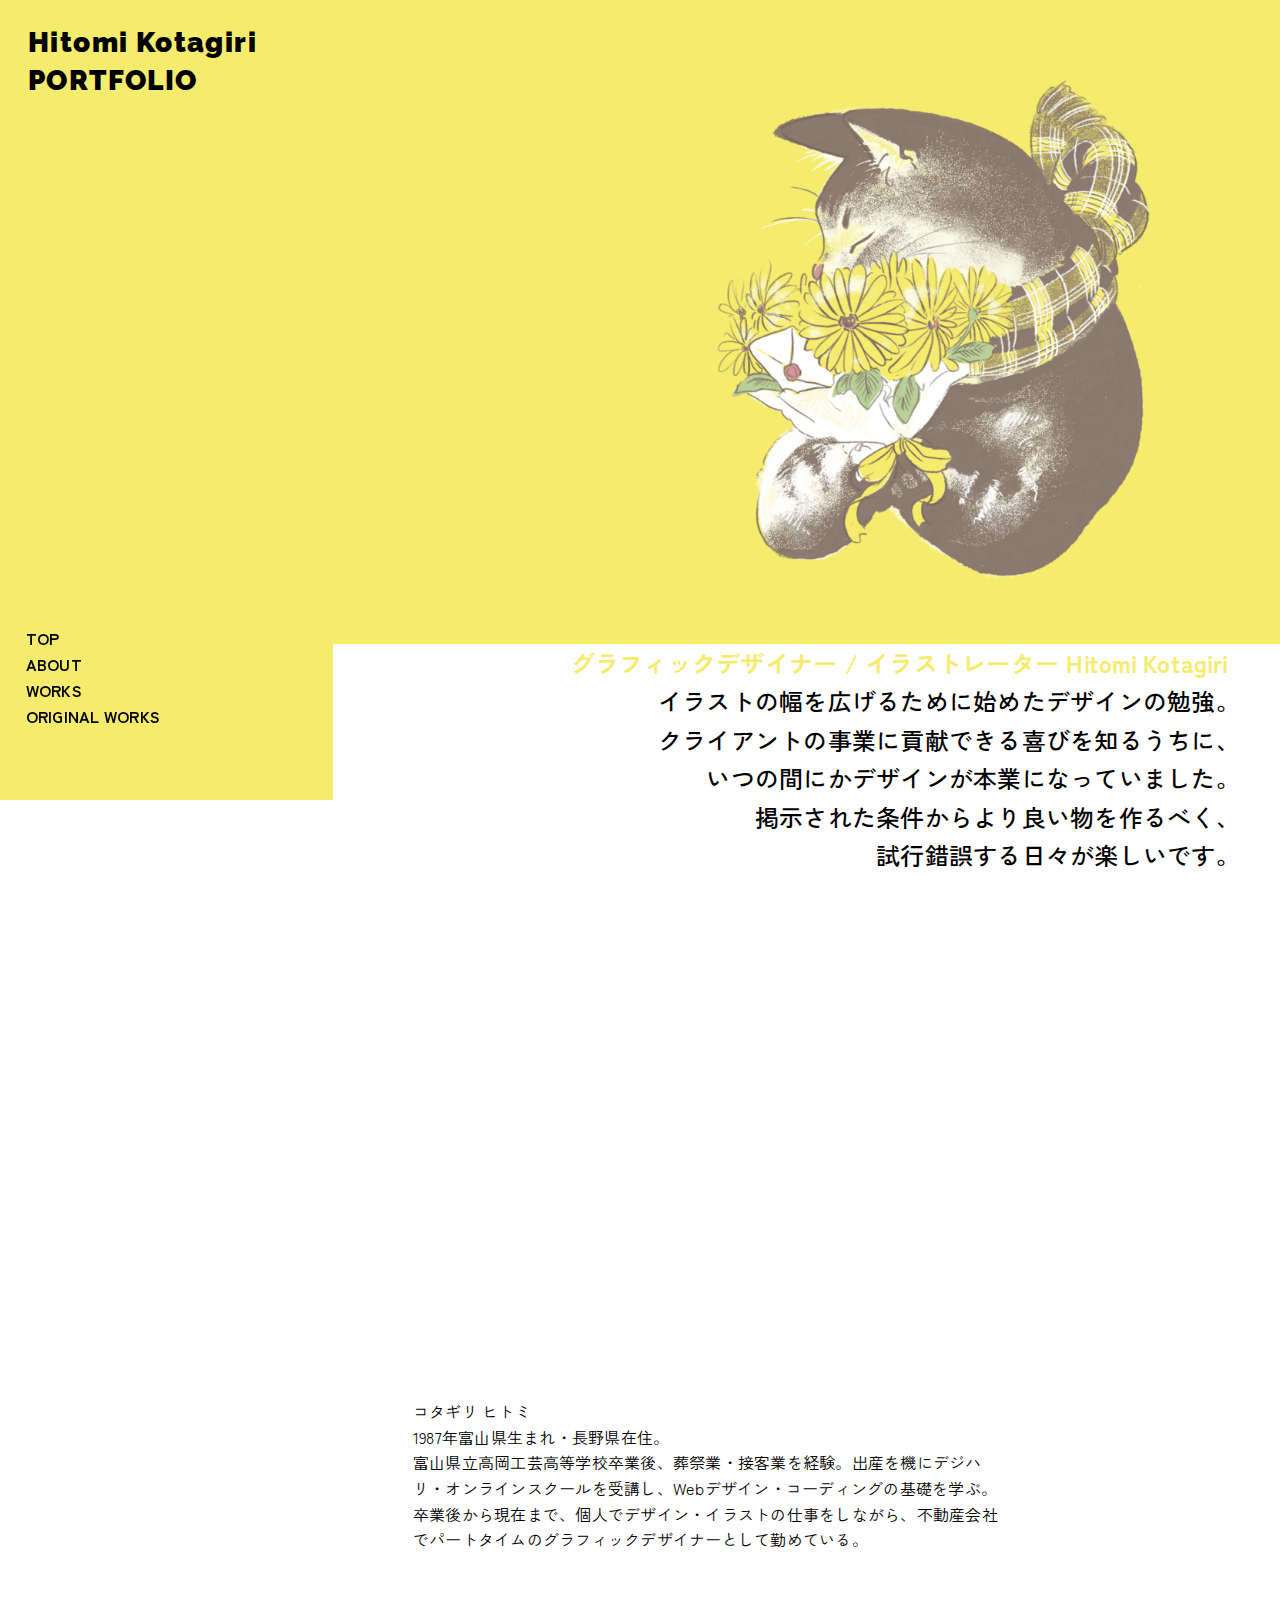
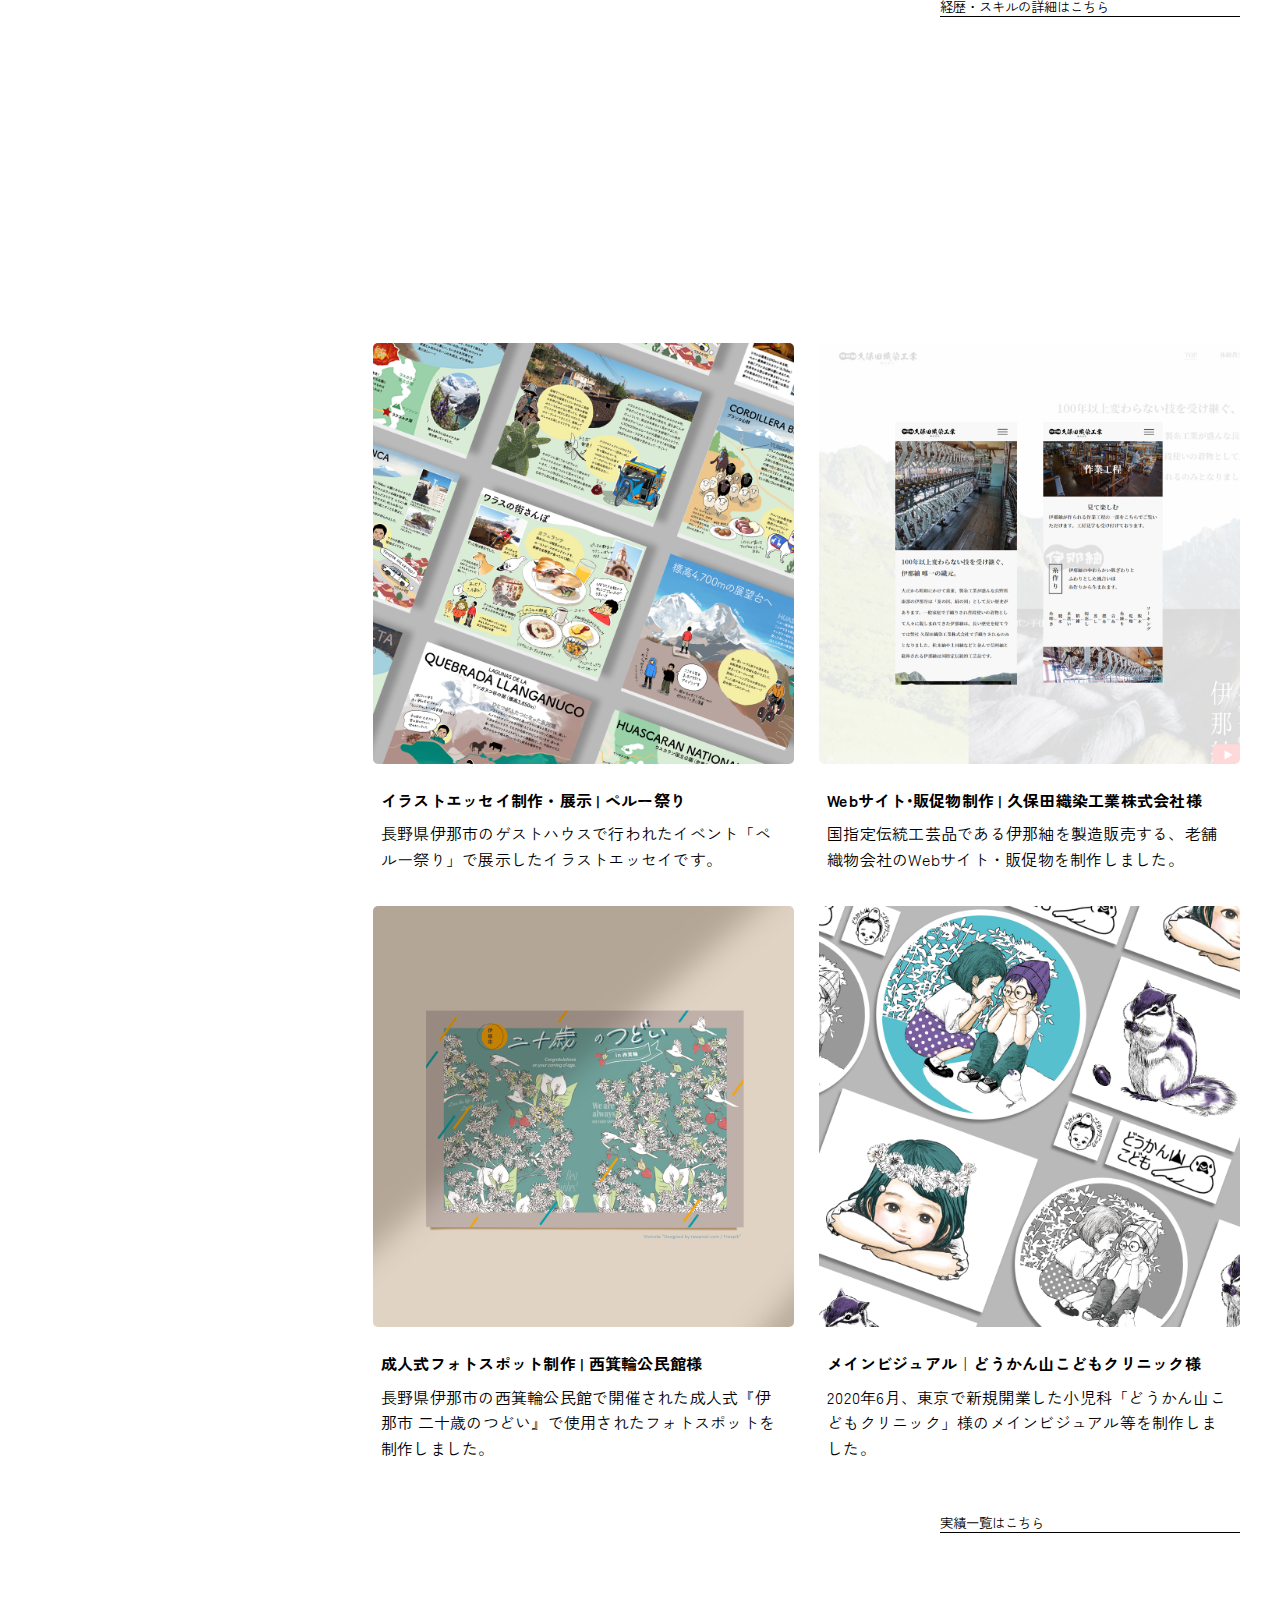
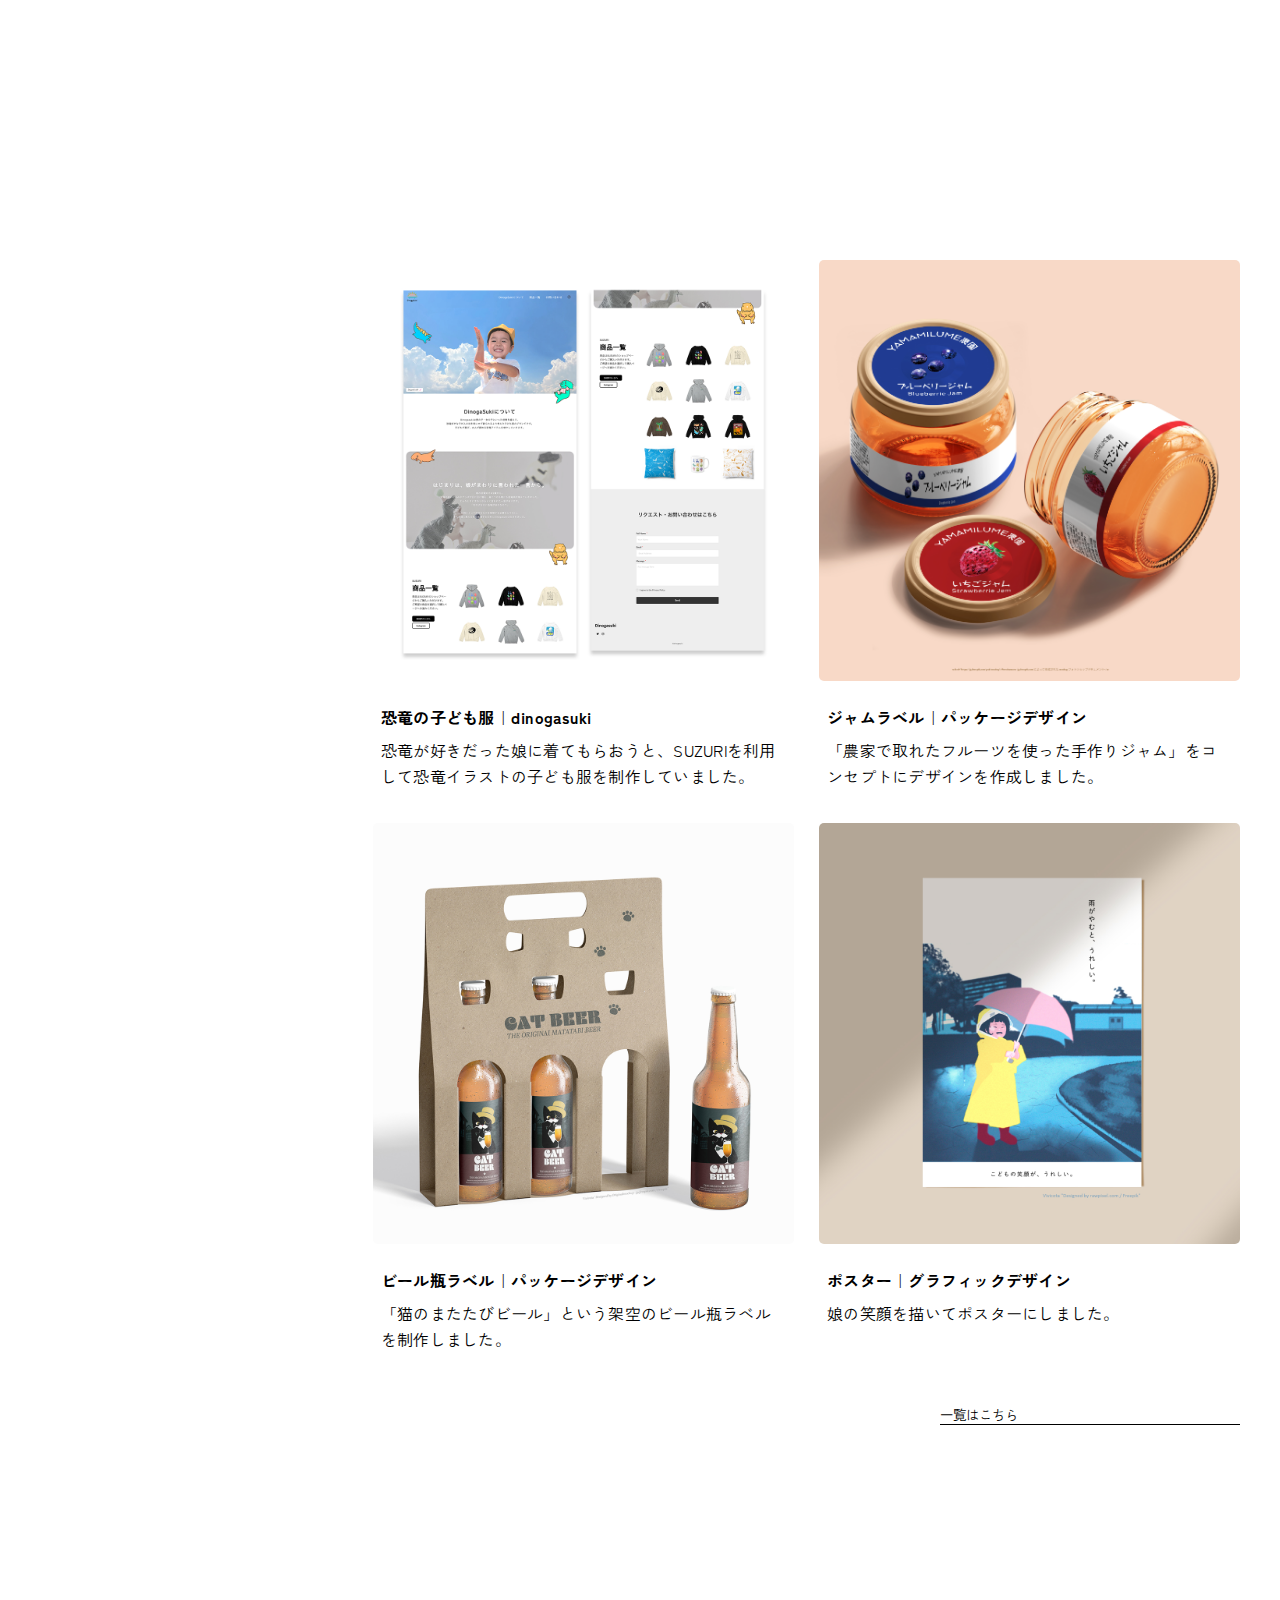
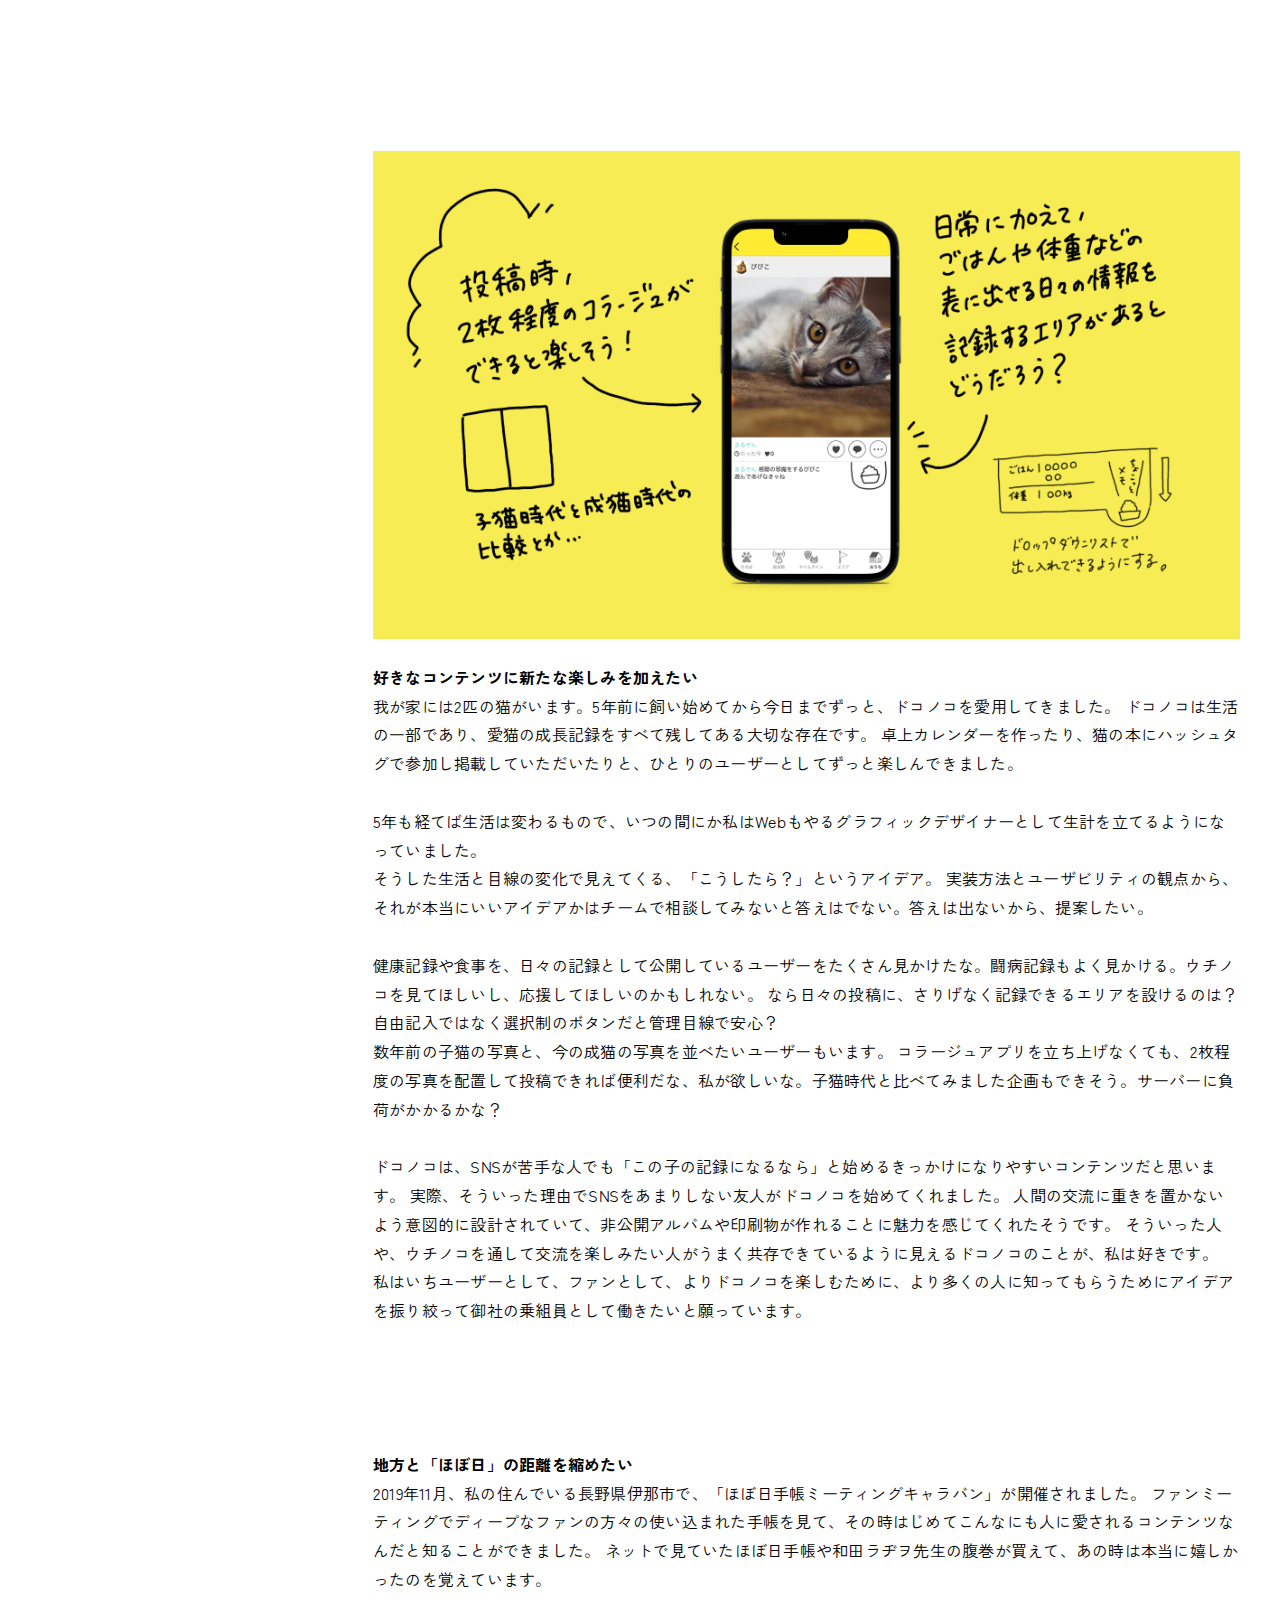
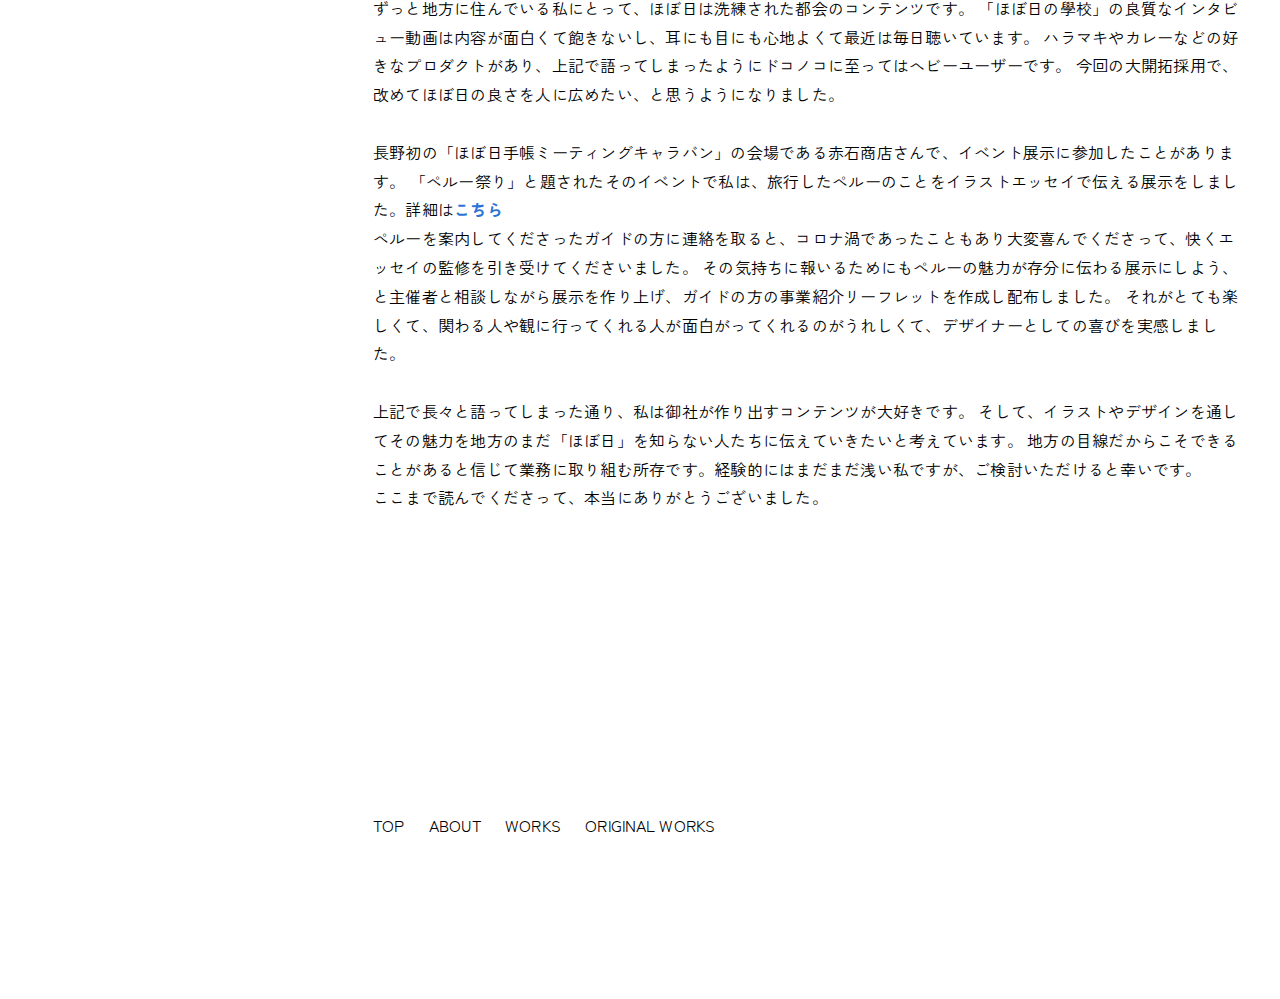
==== commit b5192d46: "title削除" ====
--- a/index.html
+++ b/index.html
@@ -56,9 +56,8 @@
         </nav>
 
         <div class="main-img-area">
-            <img src="images/main-img.png" alt="花束を持つ猫" class="hero-img fade">  
+            <img src="images/main-img2.webp" alt="花束を持つ猫" class="hero-img fade">  
         </div>
-            <img src="images/title.png" alt="自己紹介とラブレター" class="hero-title fade">
             
         <div class="main-container">
             <p class="hero-text">
--- a/css/style.css
+++ b/css/style.css
@@ -165,14 +165,6 @@
     margin-right: 4vw;
   }
 
-  .hero-title{
-    position: absolute;
-    width: 36vw;
-    height: auto;
-    top: 39vh;
-    left: 2vw;
-  }
-
   .main-container{
     background-color: #fff;
     padding: 0 40px;
@@ -191,7 +183,7 @@
     font-weight: 700;
     padding-left: 40px;
   }
-  
+
   /* 幅が949px以下 */
   @media (max-width:949px){
     main{
@@ -208,12 +200,6 @@
       width: 64vw;
       height: auto;
     }
-    .hero-title{
-      width: 57vw;
-      height: auto;
-      top: 4vh;
-      left: 3vw;
-    }
   }
 
   /* 幅が700px以下 */
@@ -222,13 +208,6 @@
       margin-top: -32vh;
       width: 72vw;
       height: auto;
-      padding-bottom: 80px;
-    }
-    .hero-title{
-      width: 80vw;
-      height: auto;
-      top: 4vh;
-      left: 16vw;
     }
   }
 
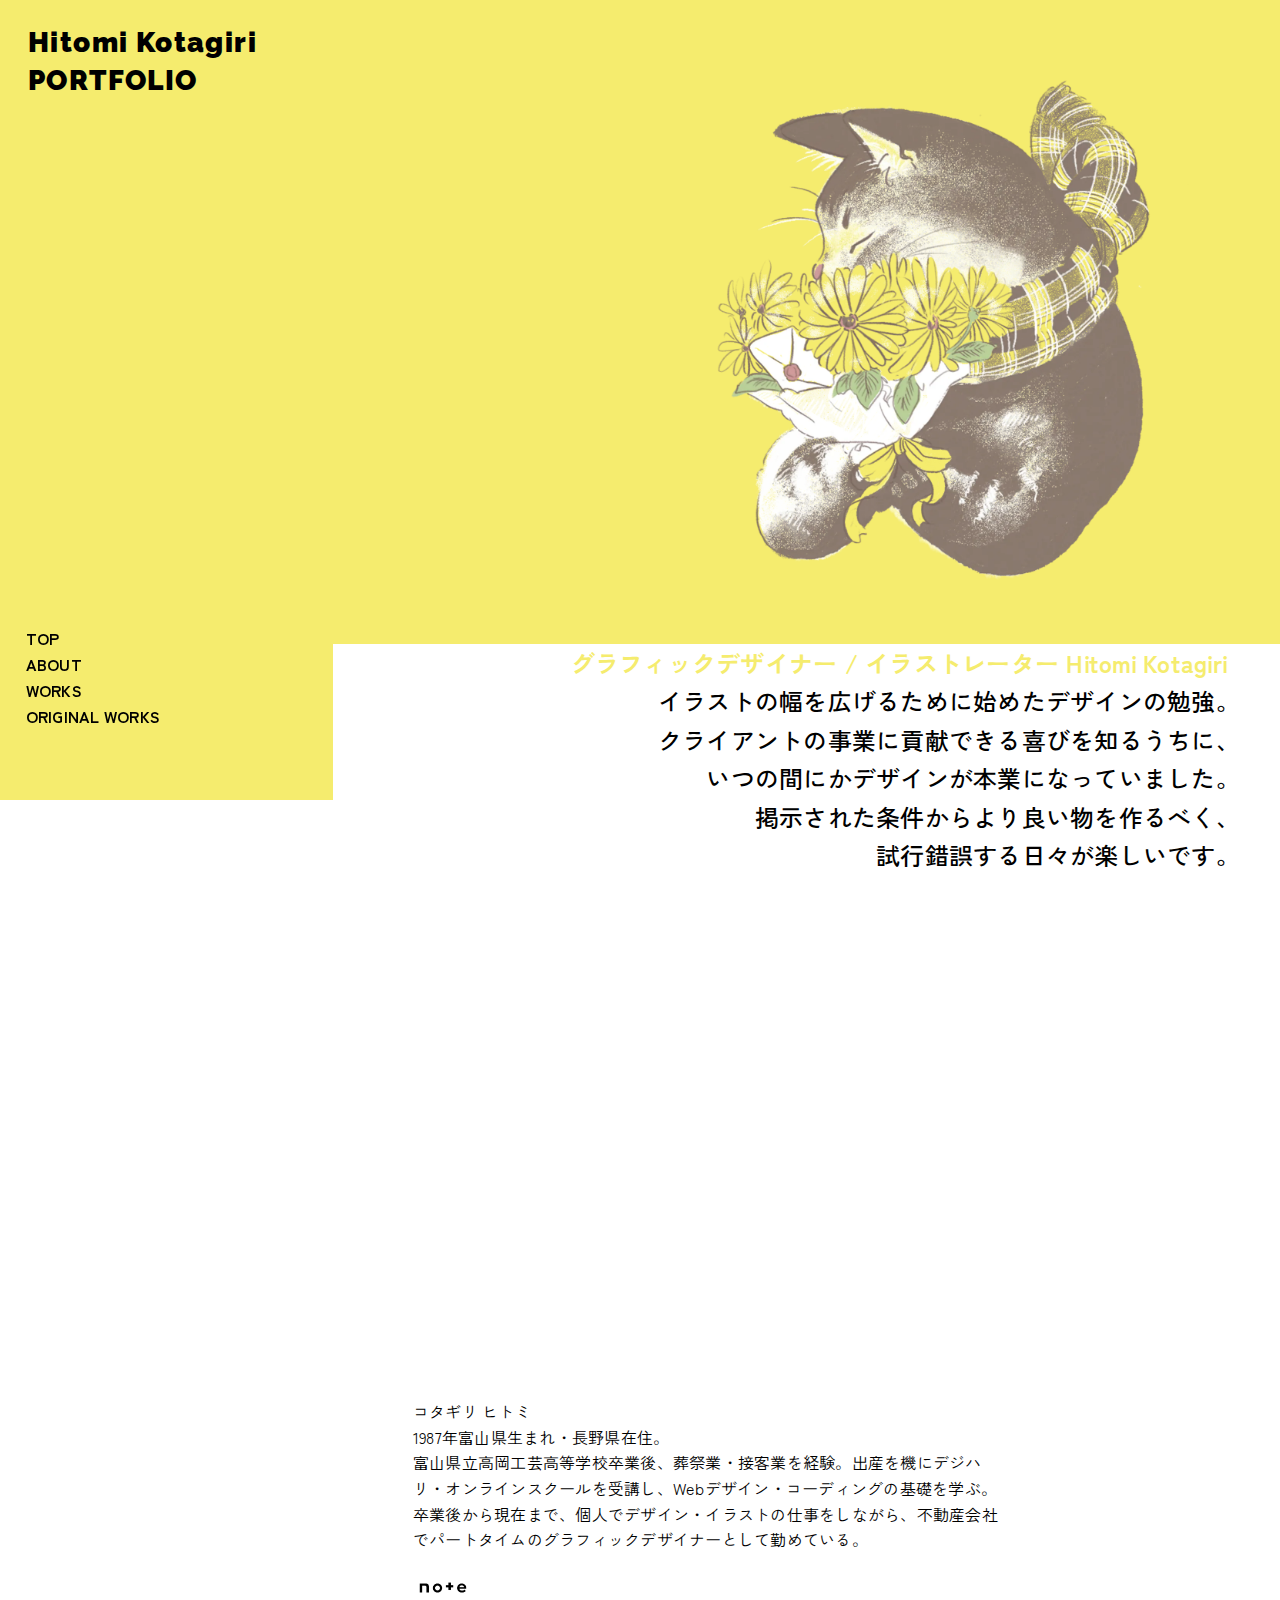
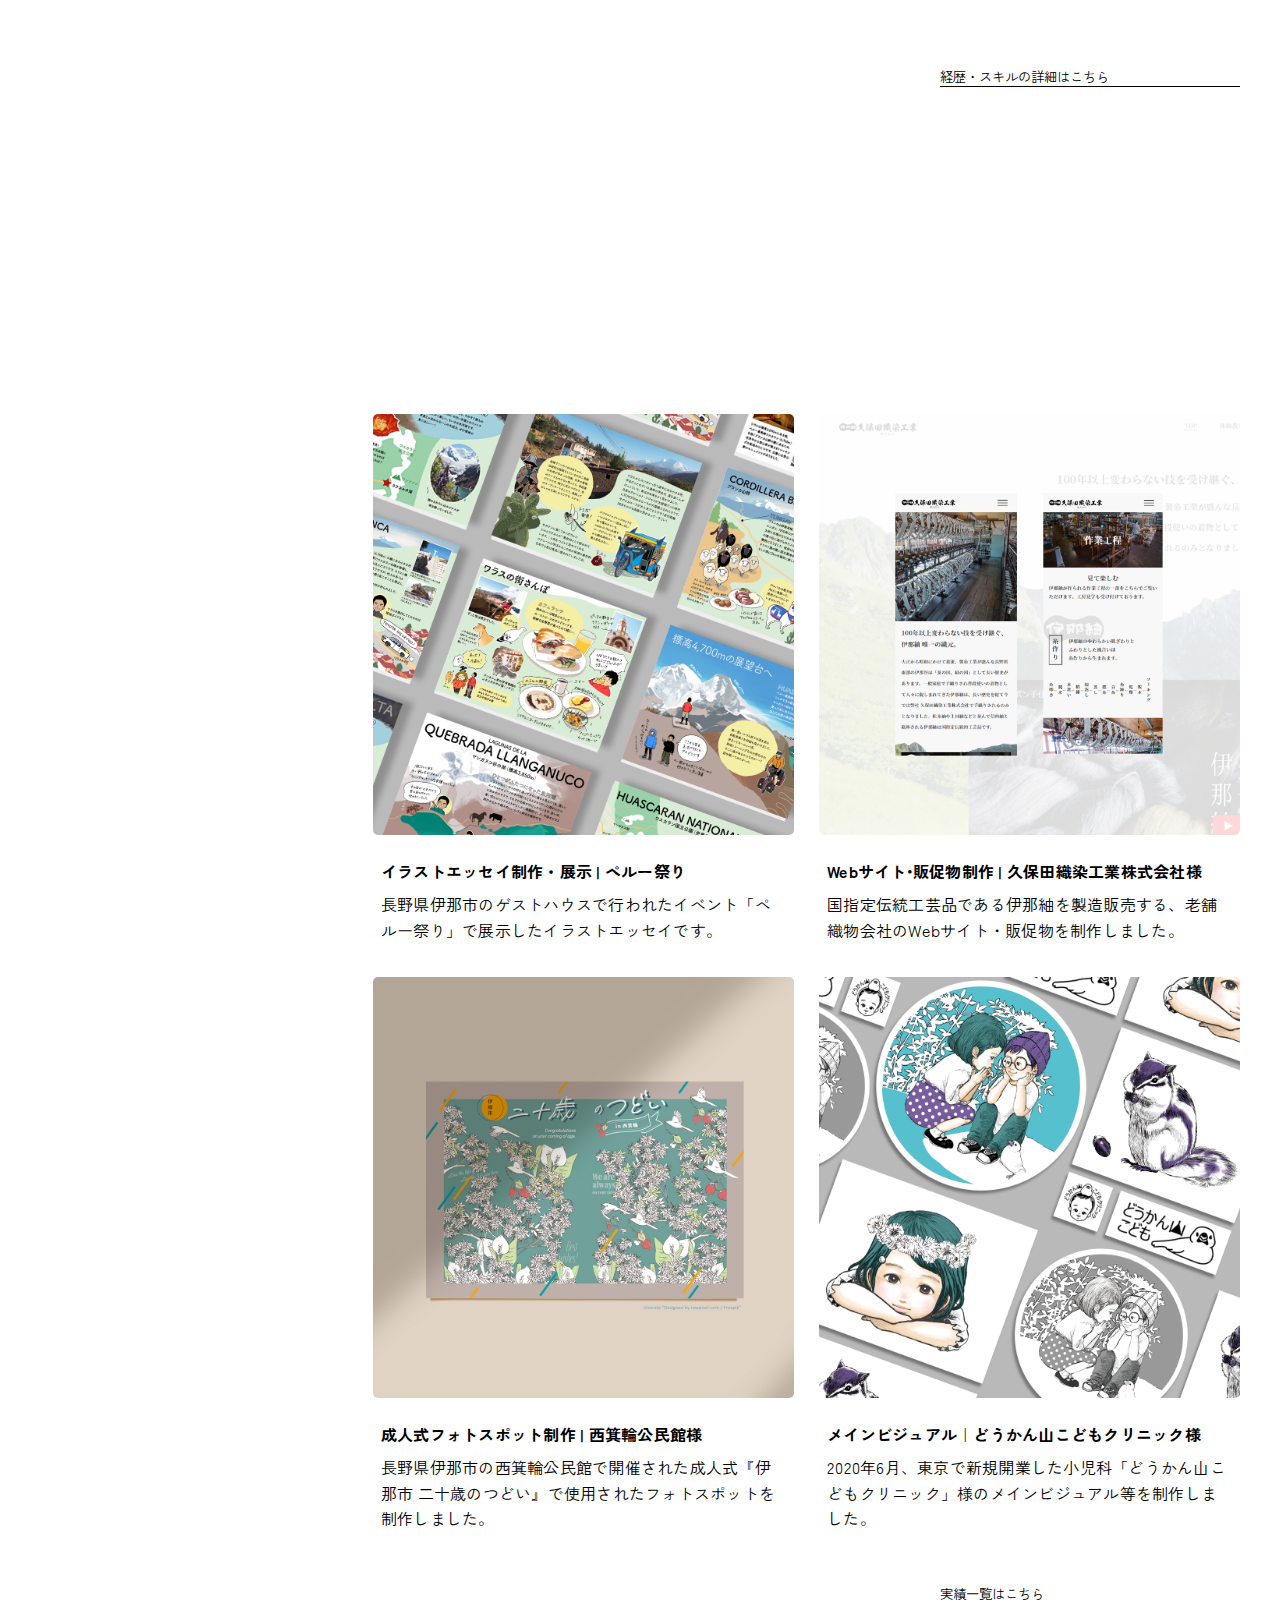
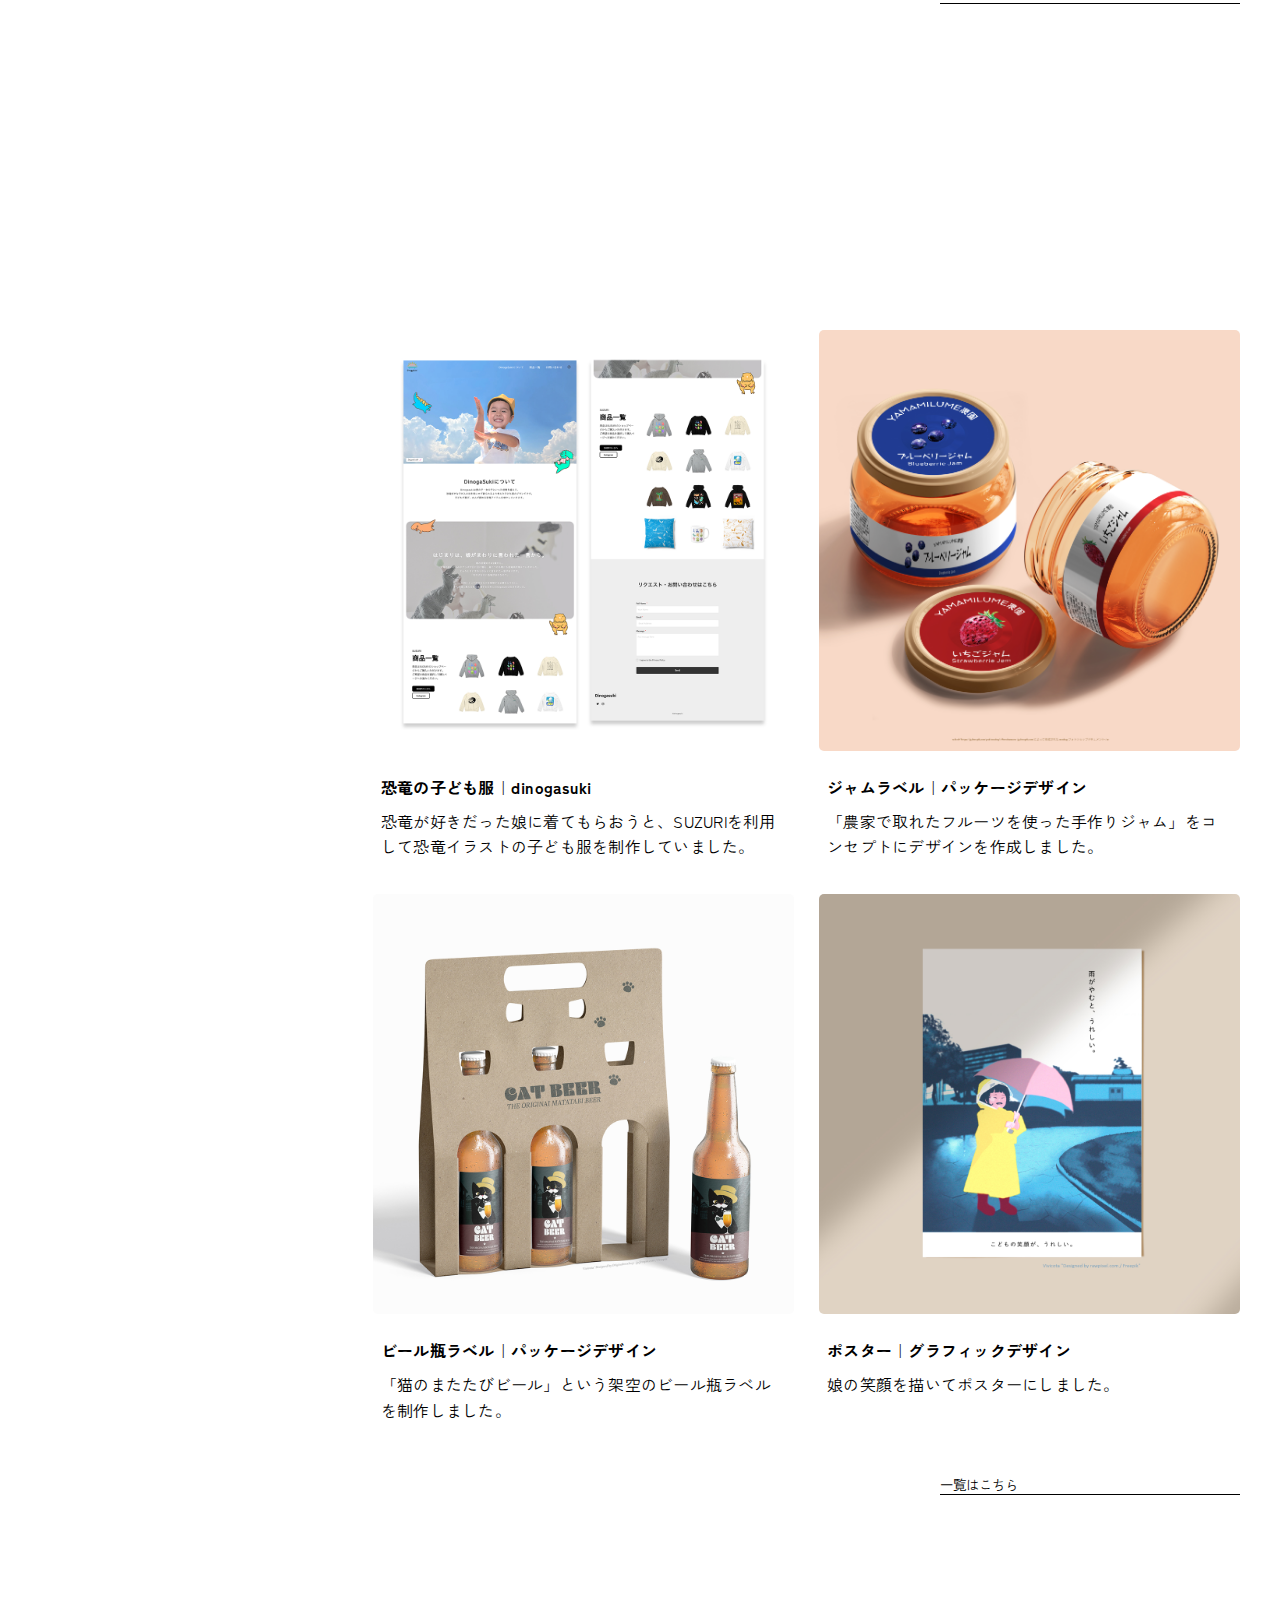
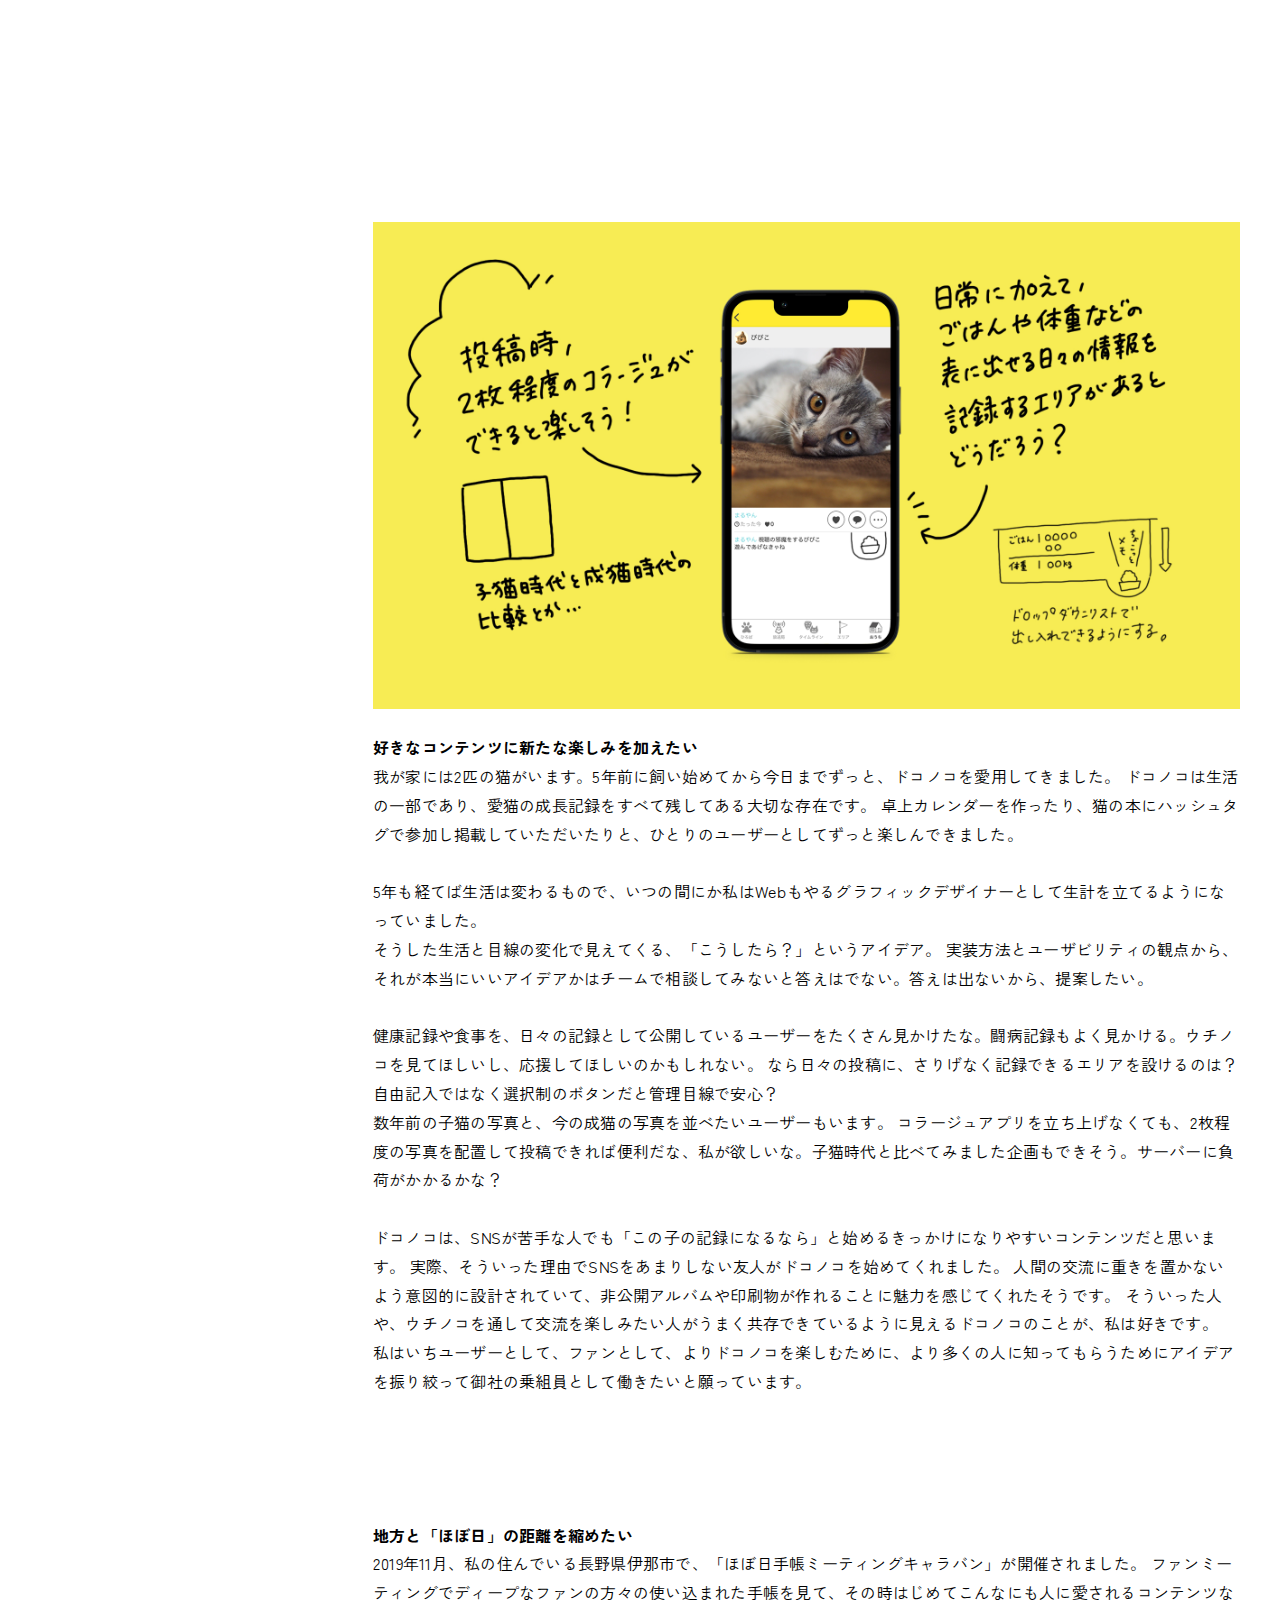
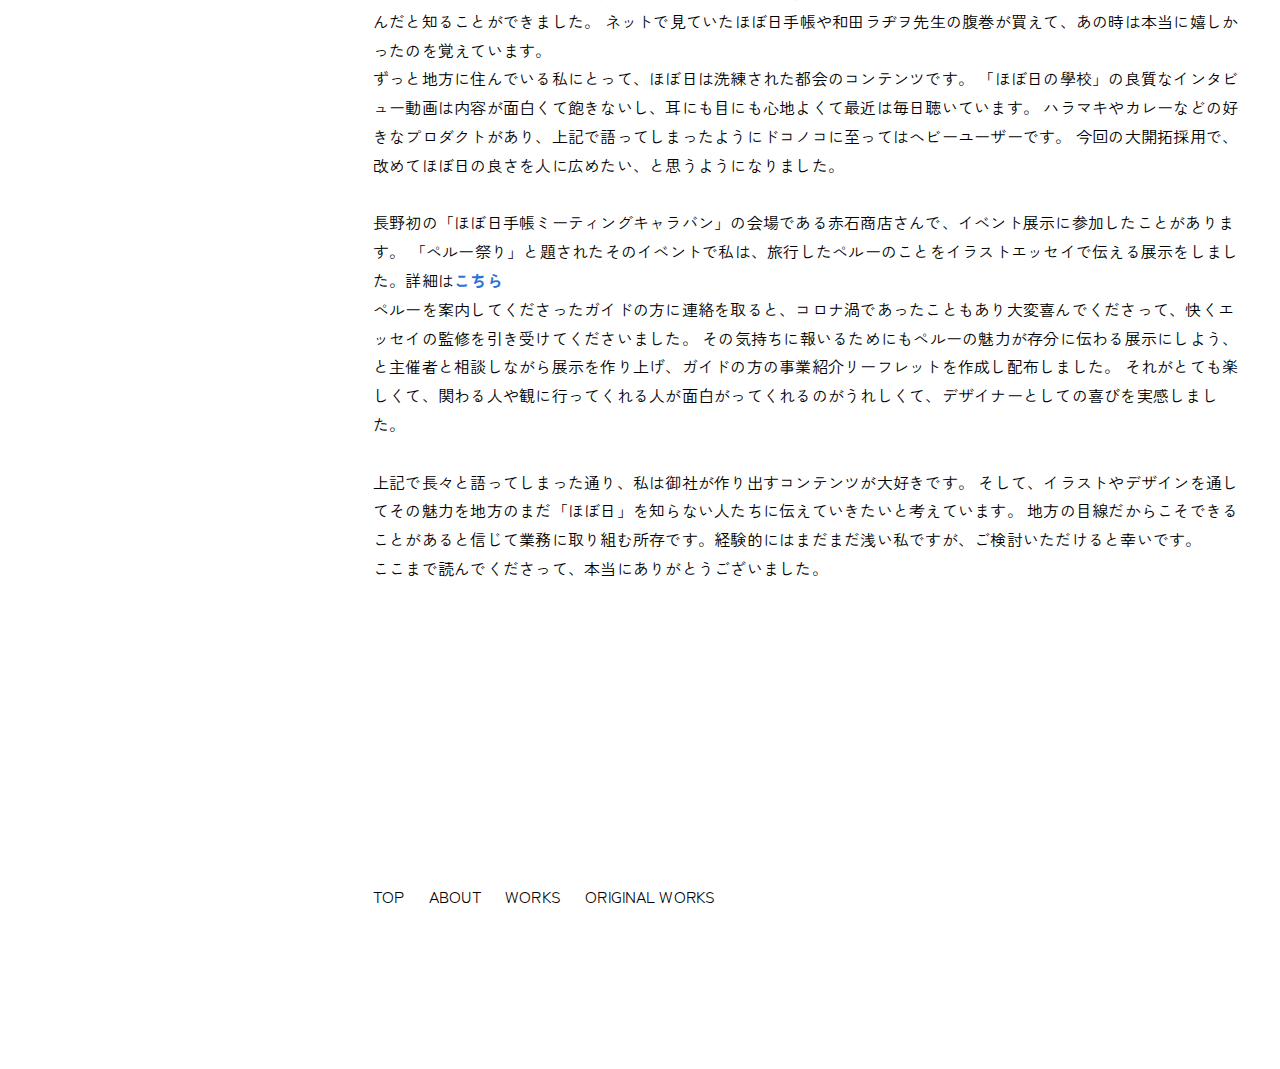
==== commit 46e5c5b9: "noteアイコン追加" ====
--- a/index.html
+++ b/index.html
@@ -77,7 +77,8 @@
                         コタギリ ヒトミ<br>
                         1987年富山県生まれ・長野県在住。<br>
                         富山県立高岡工芸高等学校卒業後、葬祭業・接客業を経験。出産を機にデジハリ・オンラインスクールを受講し、Webデザイン・コーディングの基礎を学ぶ。<br>
-                        卒業後から現在まで、個人でデザイン・イラストの仕事をしながら、不動産会社でパートタイムのグラフィックデザイナーとして勤めている。
+                        卒業後から現在まで、個人でデザイン・イラストの仕事をしながら、不動産会社でパートタイムのグラフィックデザイナーとして勤めている。<br>
+                        <a href="https://note.com/maruyanya"><img src="images/note.png" alt="note" width="60px"></a>
                     </p>
                 </div>
                 <div class="button-container">
--- a/css/style.css
+++ b/css/style.css
@@ -271,6 +271,10 @@
       }
     }
 
+    .about-plof-text img{
+      margin: 24px 0;
+    }
+
 
 /******** index_実績一覧 **********/
 
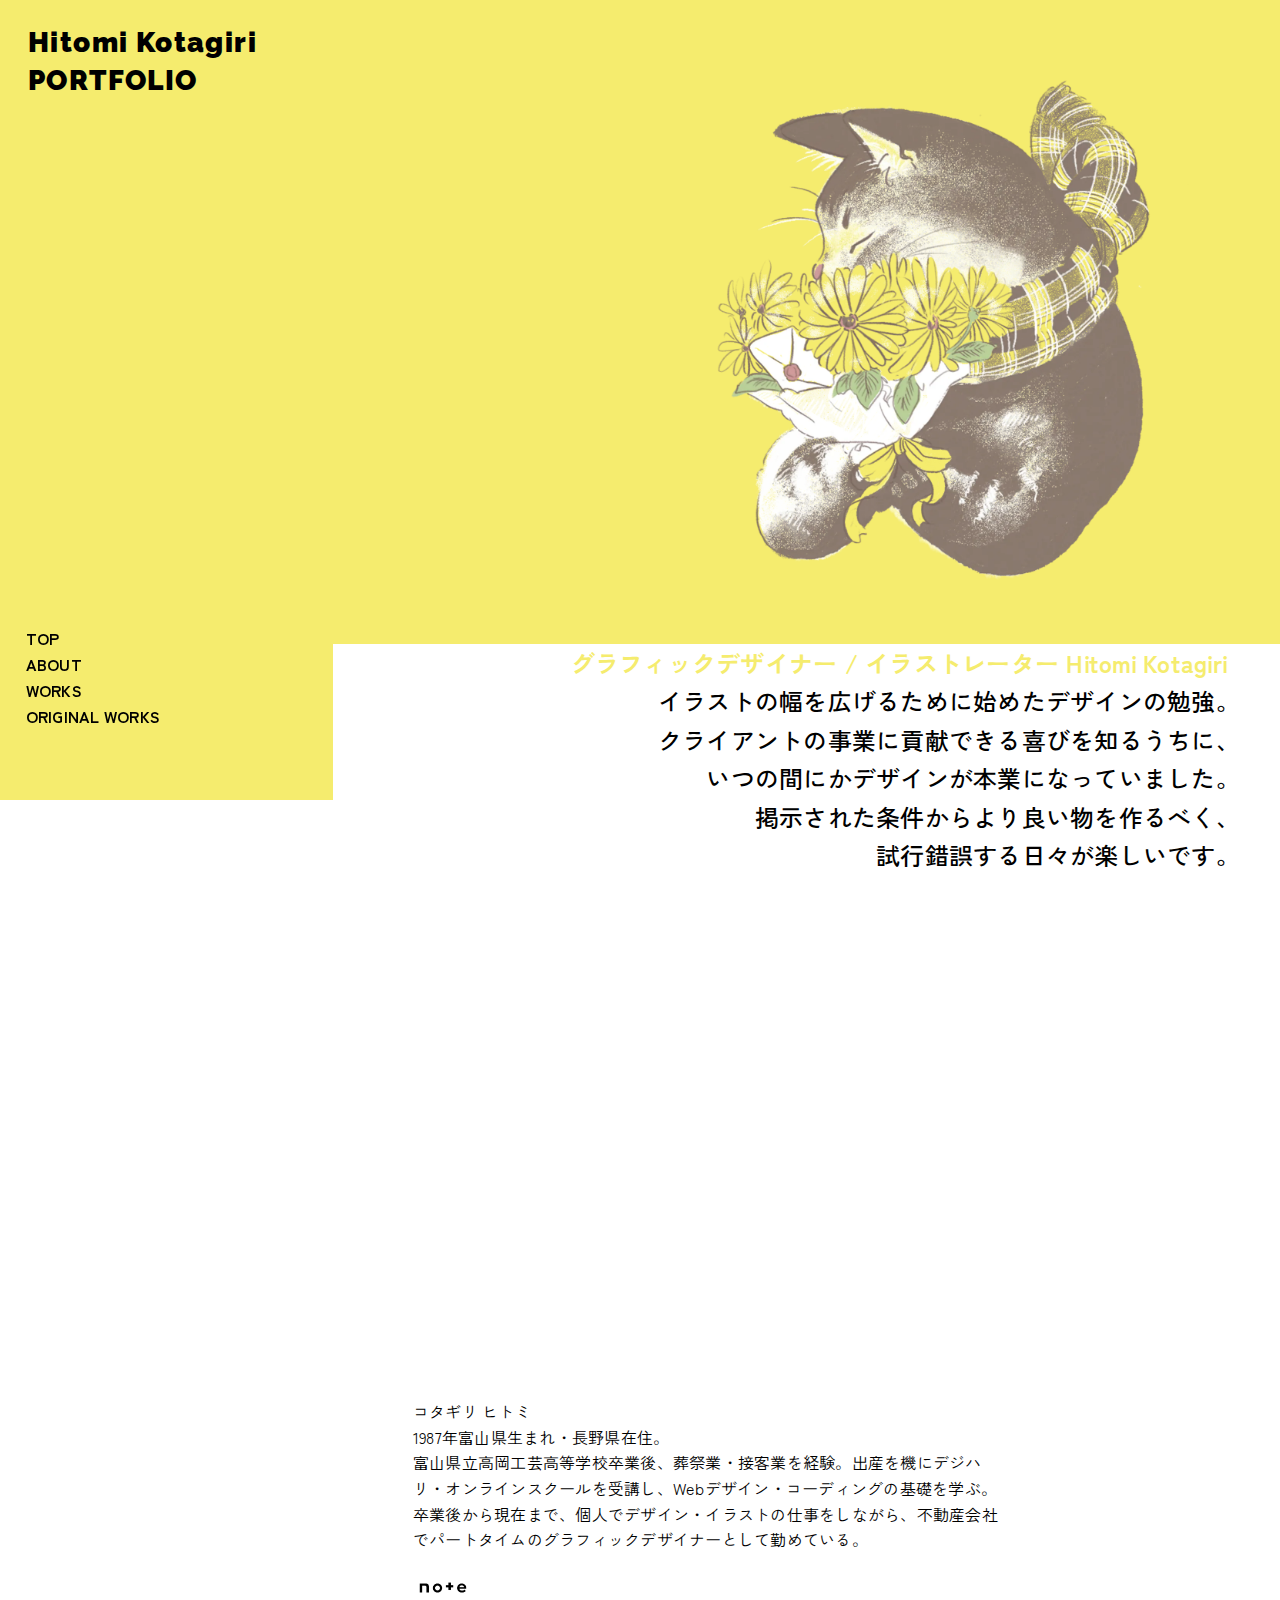
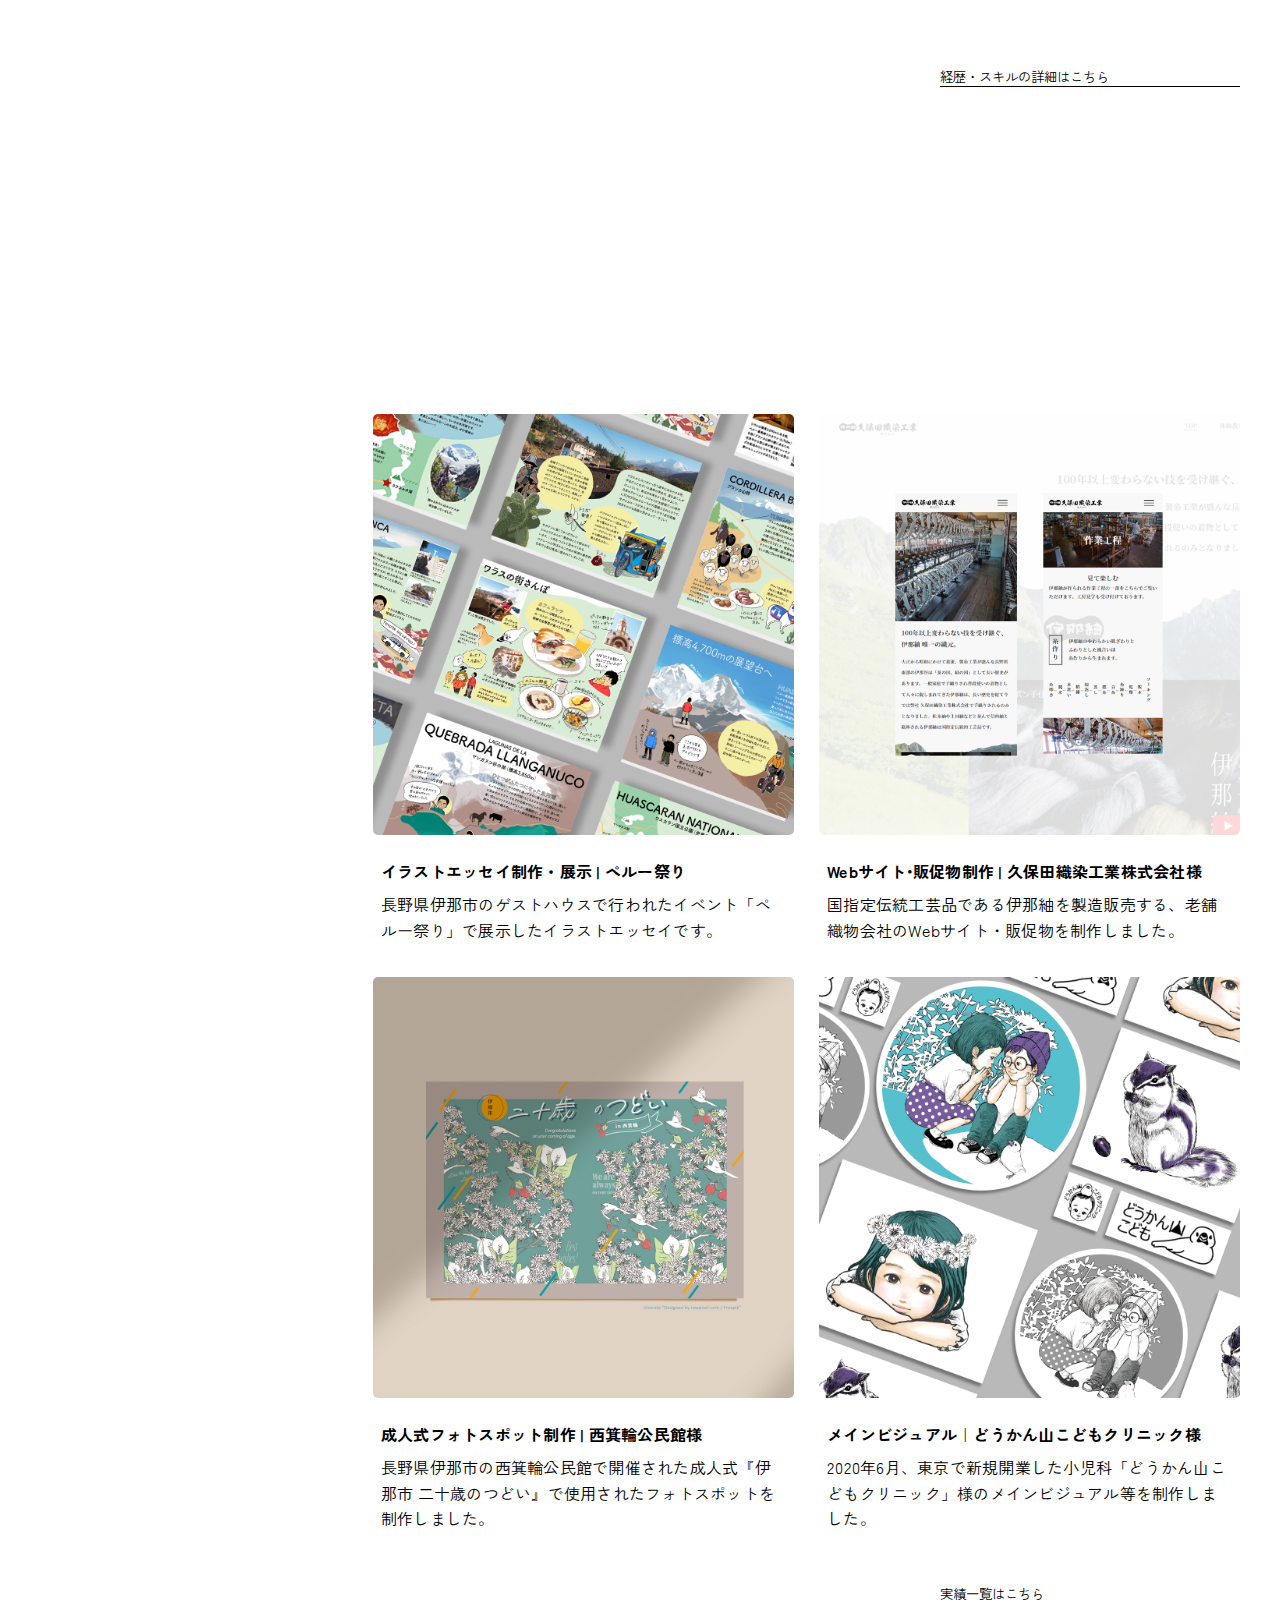
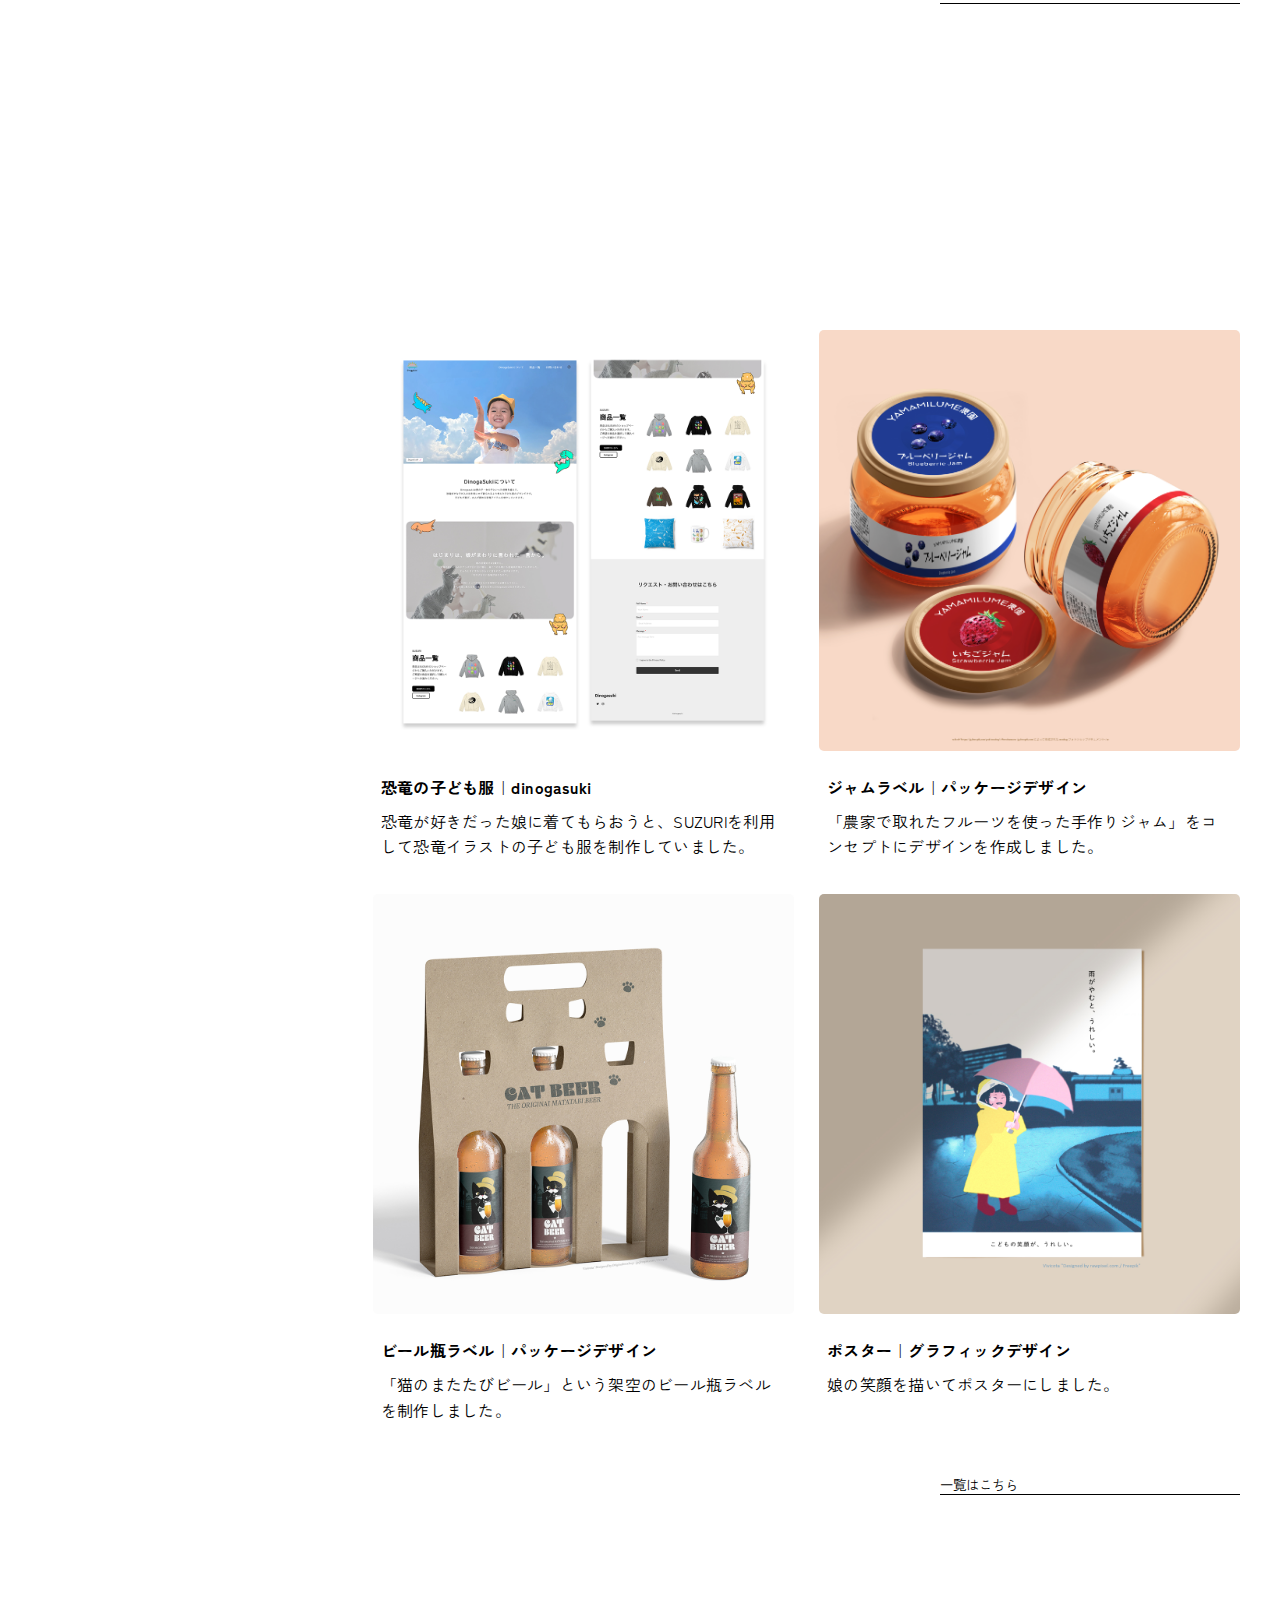
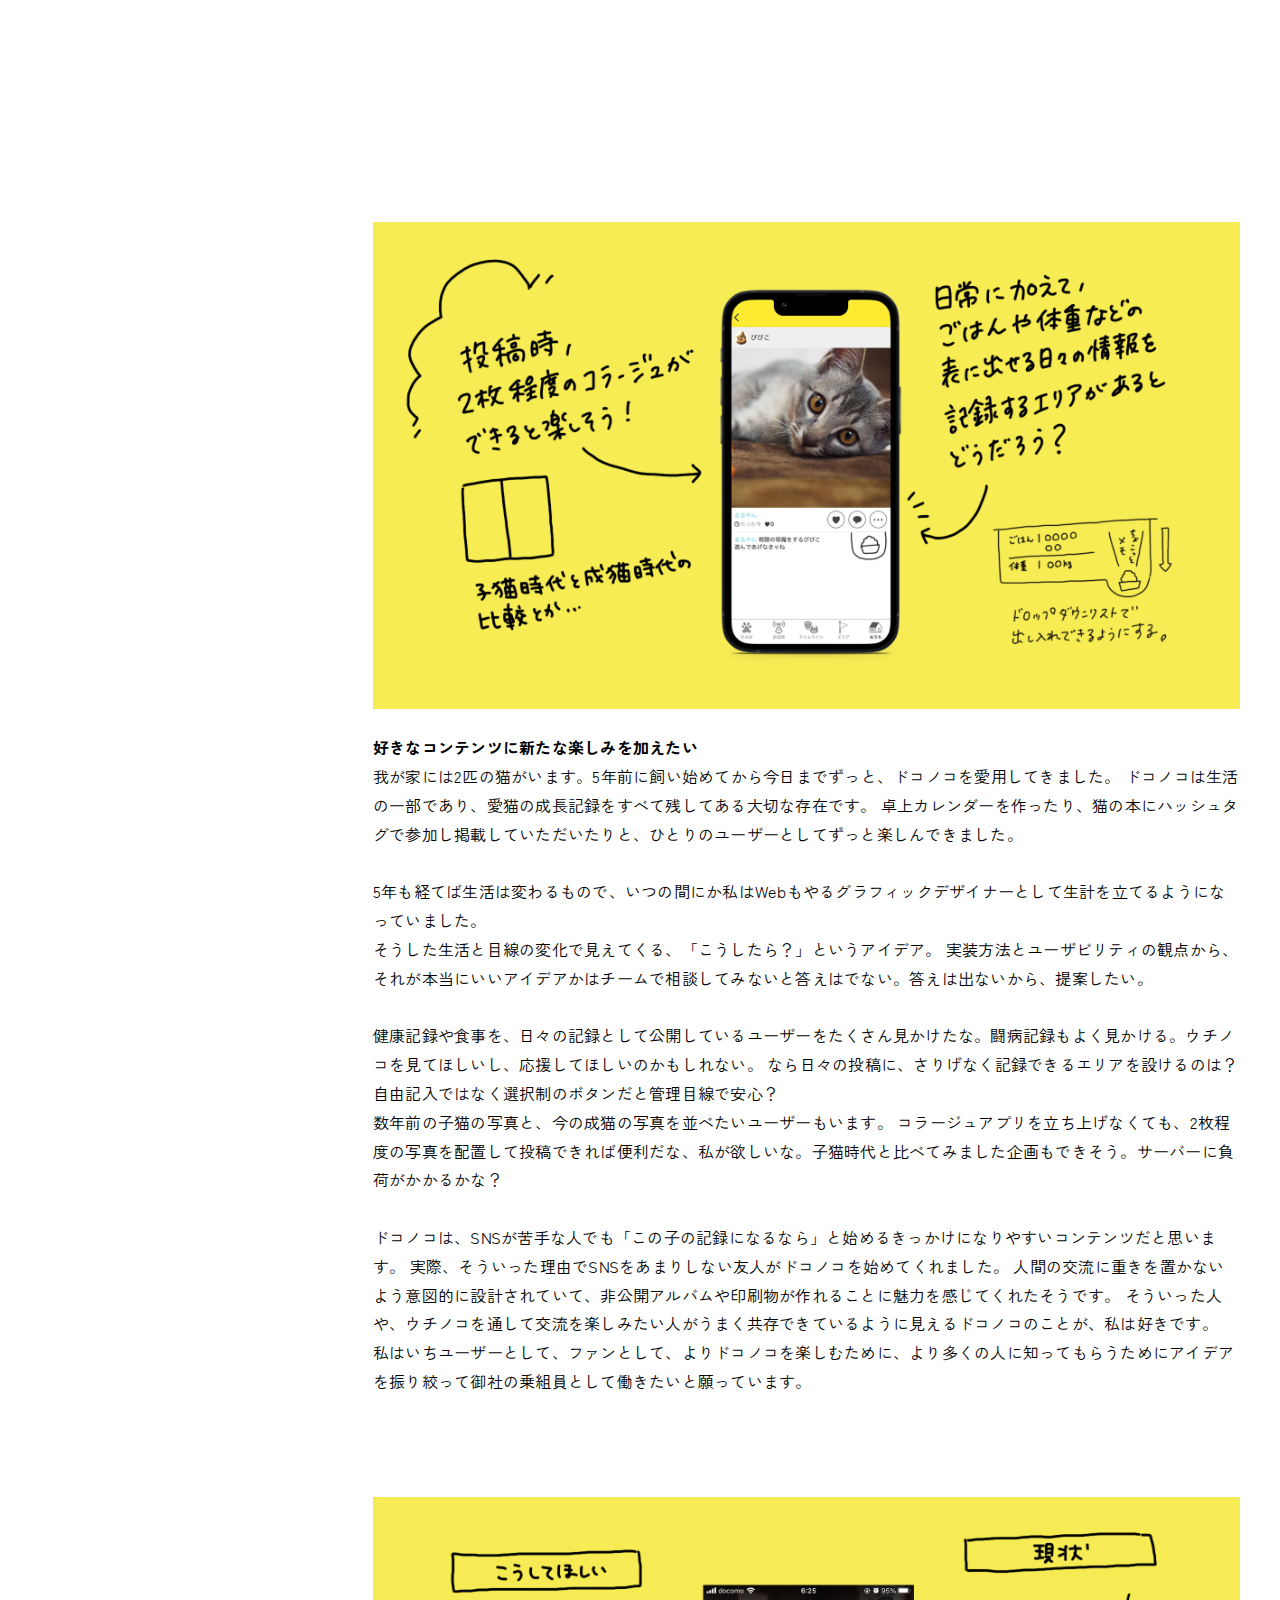
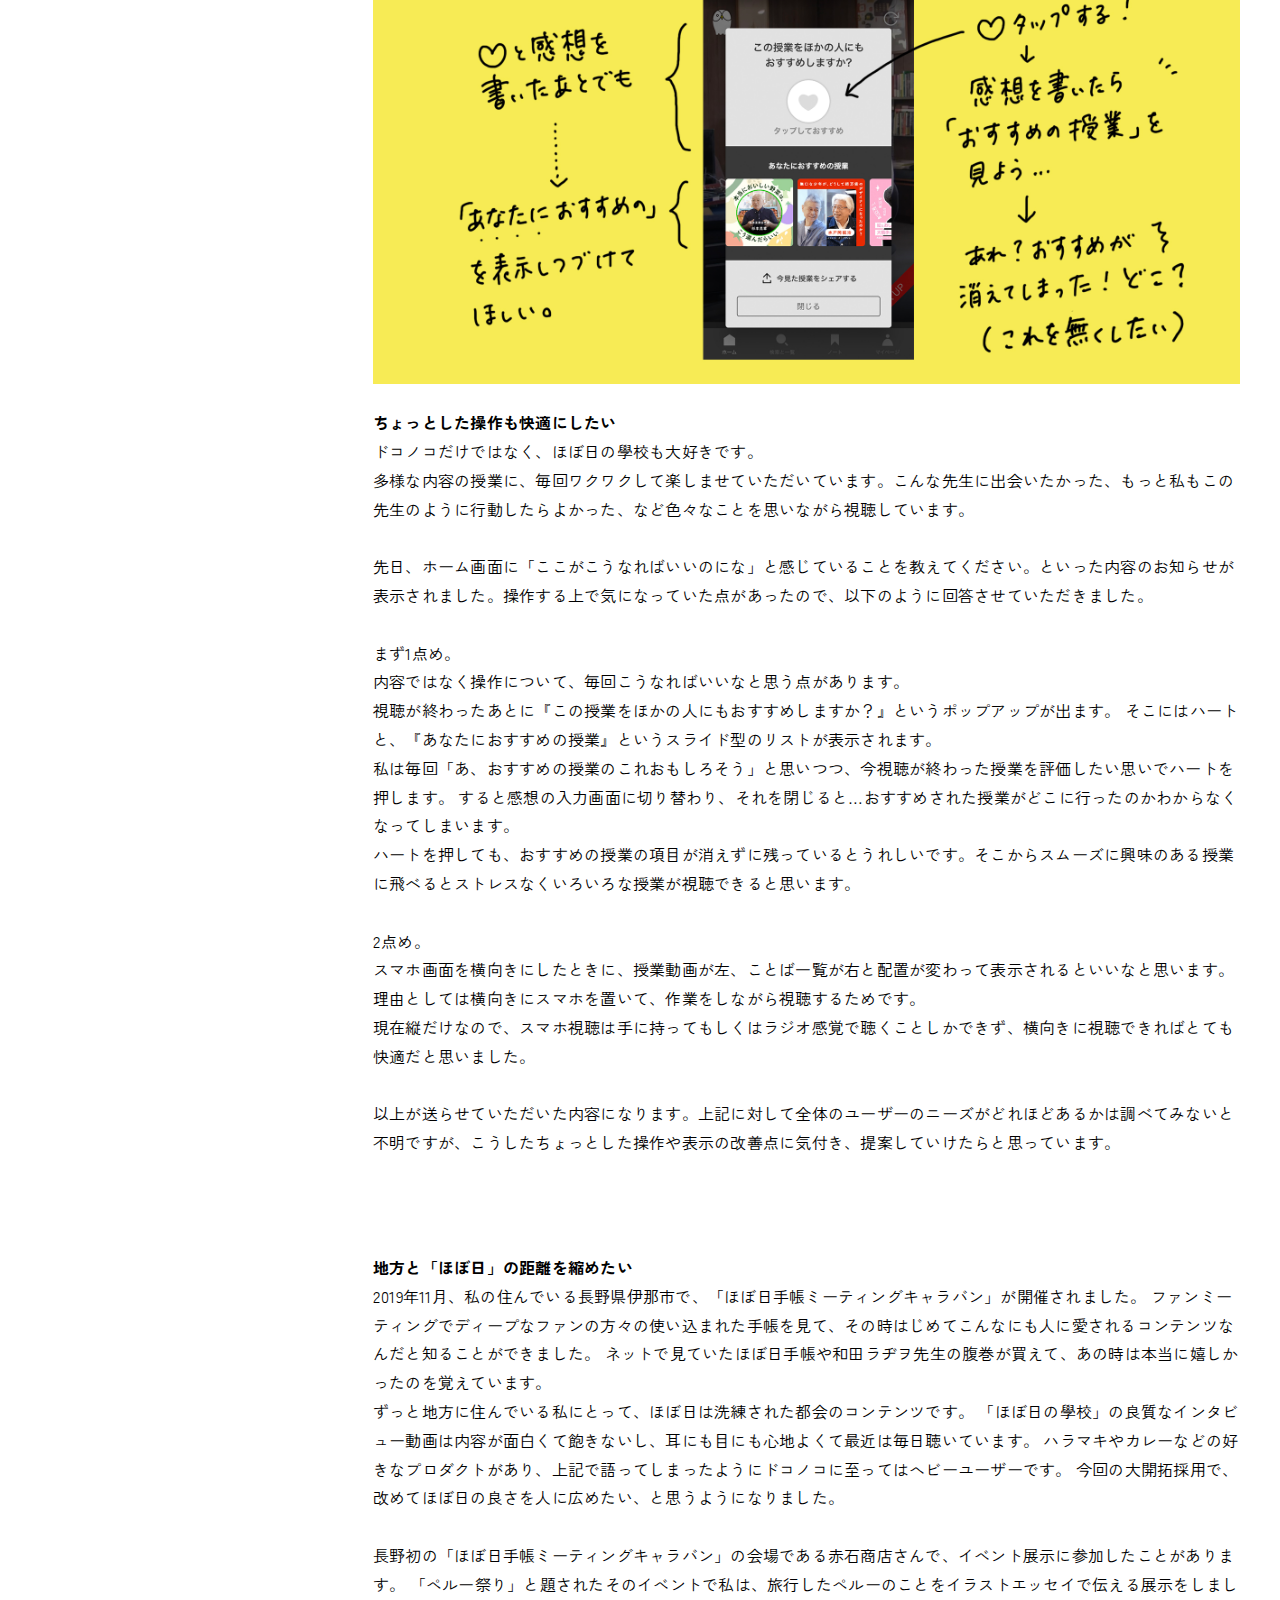
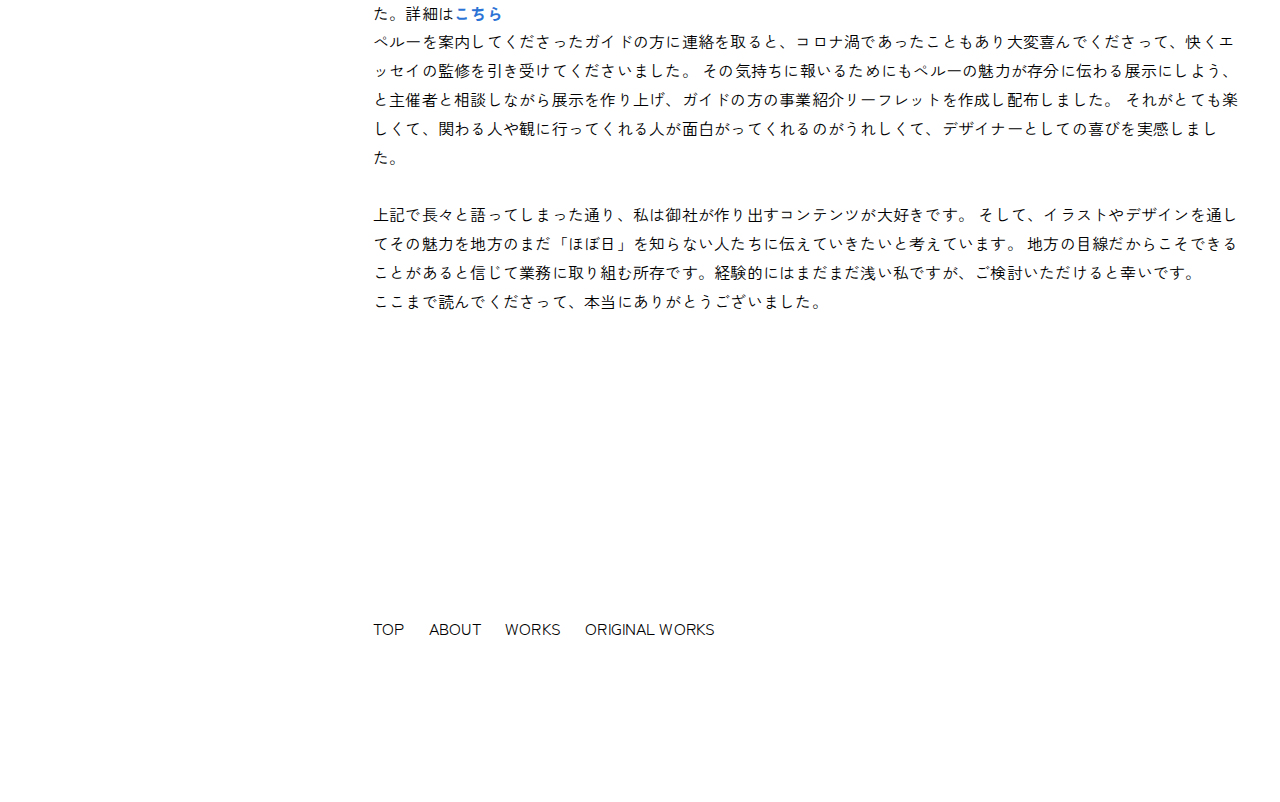
==== commit d149b297: "index text 追加" ====
--- a/index.html
+++ b/index.html
@@ -206,9 +206,9 @@
                 <h4 class="fade">WANT TO DO</h4>
                 <p class="h4-sub fade">御社で取り組みたいこと</p>
                 <section class="about-column">
-                            <div class="wanttodo-column-img">
-                                <img src="images/idea.jpg" alt="アイデア">
-                            </div>
+                        <div class="wanttodo-column-img">
+                            <img src="images/idea.jpg" alt="アイデア">
+                        </div>
                         <div>
                             <div class="wanttodo-column-text">
                                 <h5>好きなコンテンツに新たな楽しみを加えたい</h5>
@@ -236,6 +236,41 @@
                                     私はいちユーザーとして、ファンとして、よりドコノコを楽しむために、より多くの人に知ってもらうためにアイデアを振り絞って御社の乗組員として働きたいと願っています。
                                 </p><br>
                             </div>
+                        </div>
+                        <div class="wanttodo-column-img">
+                            <img src="images/aidea2.jpg" alt="アイデア2">
+                        </div>
+                        <div>
+                            <div class="wanttodo-column-text">
+                                <h5>ちょっとした操作も快適にしたい</h5>
+                                <p>
+                                    ドコノコだけではなく、ほぼ日の學校も大好きです。<br>
+                                    多様な内容の授業に、毎回ワクワクして楽しませていただいています。こんな先生に出会いたかった、もっと私もこの先生のように行動したらよかった、など色々なことを思いながら視聴しています。
+                                </p><br>
+                                <p>
+                                     先日、ホーム画面に「ここがこうなればいいのにな」と感じていることを教えてください。といった内容のお知らせが表示されました。操作する上で気になっていた点があったので、以下のように回答させていただきました。
+                                </p><br>
+                                <p>
+                                    まず1点め。<br>
+                                    内容ではなく操作について、毎回こうなればいいなと思う点があります。<br>
+                                    視聴が終わったあとに『この授業をほかの人にもおすすめしますか？』というポップアップが出ます。
+                                    そこにはハートと、『あなたにおすすめの授業』というスライド型のリストが表示されます。<br>
+                                    私は毎回「あ、おすすめの授業のこれおもしろそう」と思いつつ、今視聴が終わった授業を評価したい思いでハートを押します。
+                                    すると感想の入力画面に切り替わり、それを閉じると…おすすめされた授業がどこに行ったのかわからなくなってしまいます。<br>
+                                    ハートを押しても、おすすめの授業の項目が消えずに残っているとうれしいです。そこからスムーズに興味のある授業に飛べるとストレスなくいろいろな授業が視聴できると思います。
+                                </p><br>
+                                <p>
+                                    2点め。<br>
+                                    スマホ画面を横向きにしたときに、授業動画が左、ことば一覧が右と配置が変わって表示されるといいなと思います。
+                                    理由としては横向きにスマホを置いて、作業をしながら視聴するためです。<br>
+                                    現在縦だけなので、スマホ視聴は手に持ってもしくはラジオ感覚で聴くことしかできず、横向きに視聴できればとても快適だと思いました。
+                                </p><br>
+                                <p>
+                                    以上が送らせていただいた内容になります。上記に対して全体のユーザーのニーズがどれほどあるかは調べてみないと不明ですが、こうしたちょっとした操作や表示の改善点に気付き、提案していけたらと思っています。
+                                </p>
+                            </div>
+                        </div>
+                        <div>
                             <div class="wanttodo-column-text">
                                 <h5>地方と「ほぼ日」の距離を縮めたい</h5>
                                 <p>
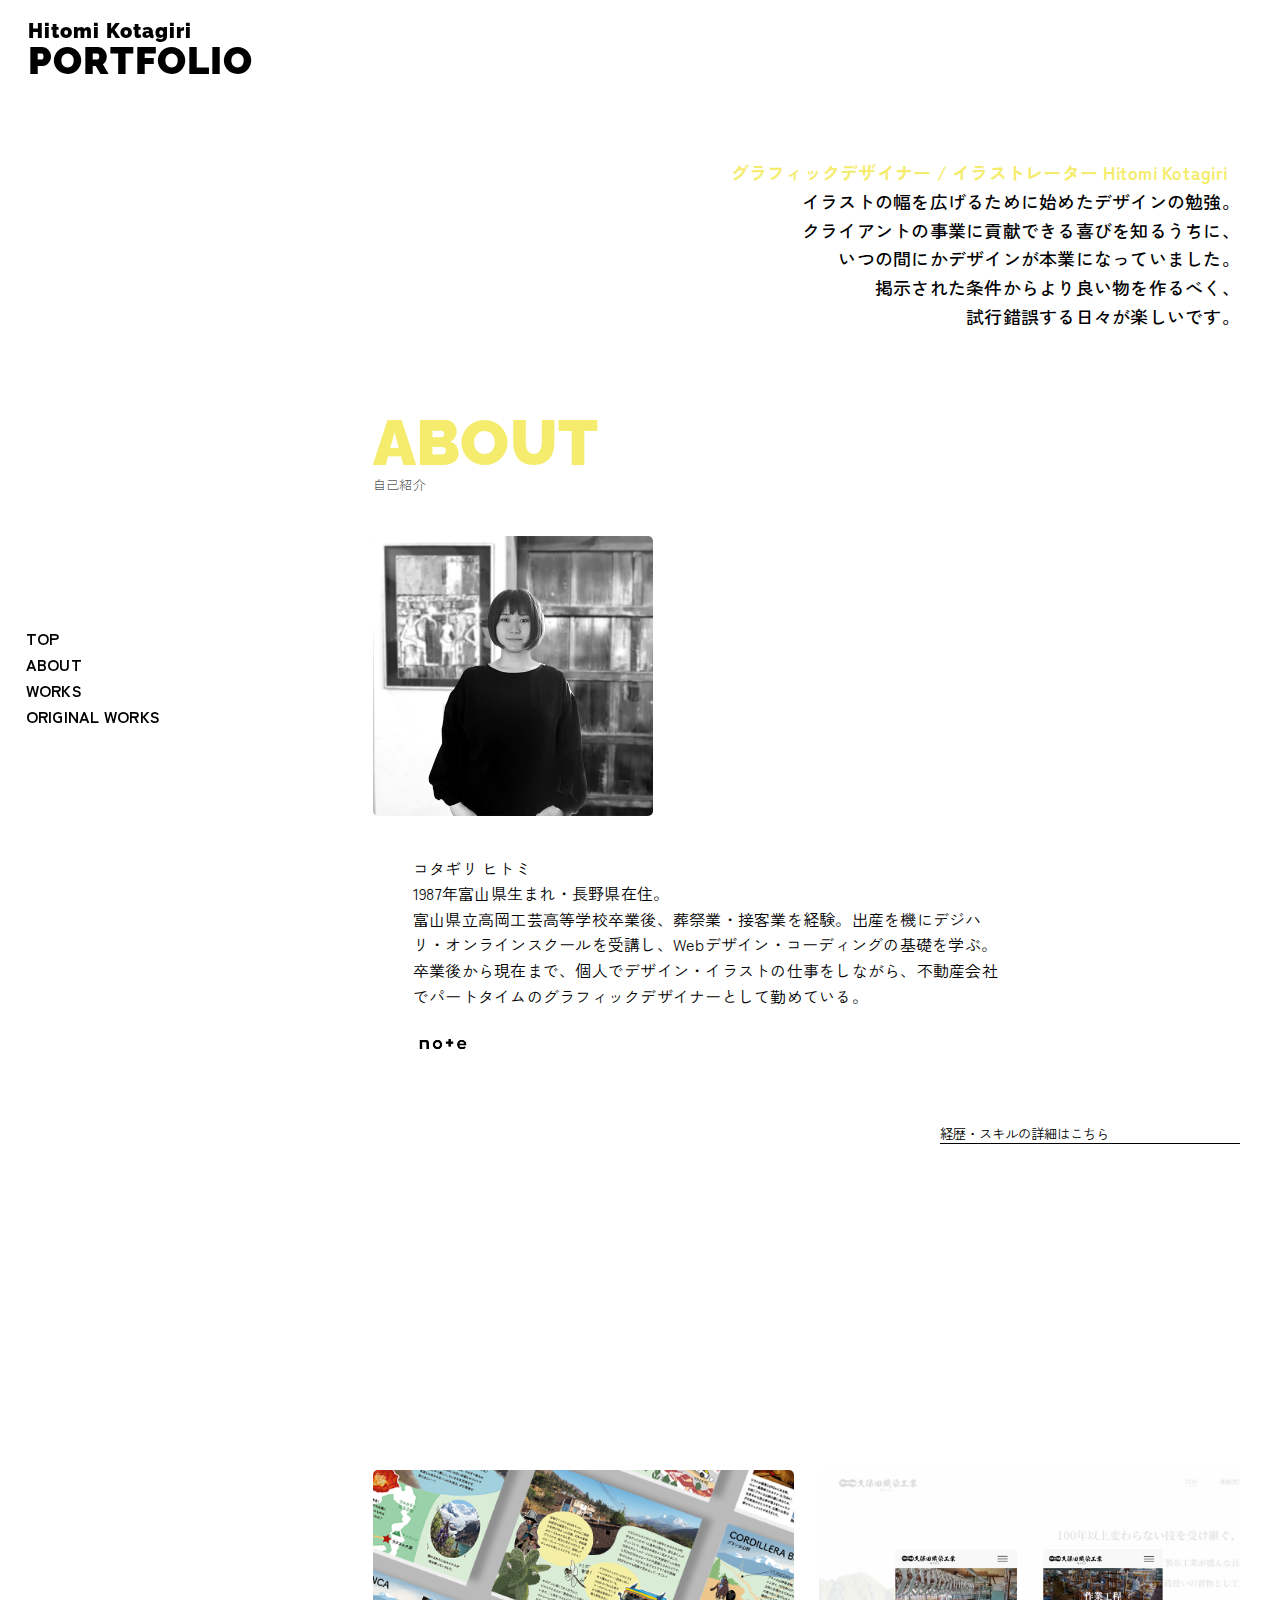
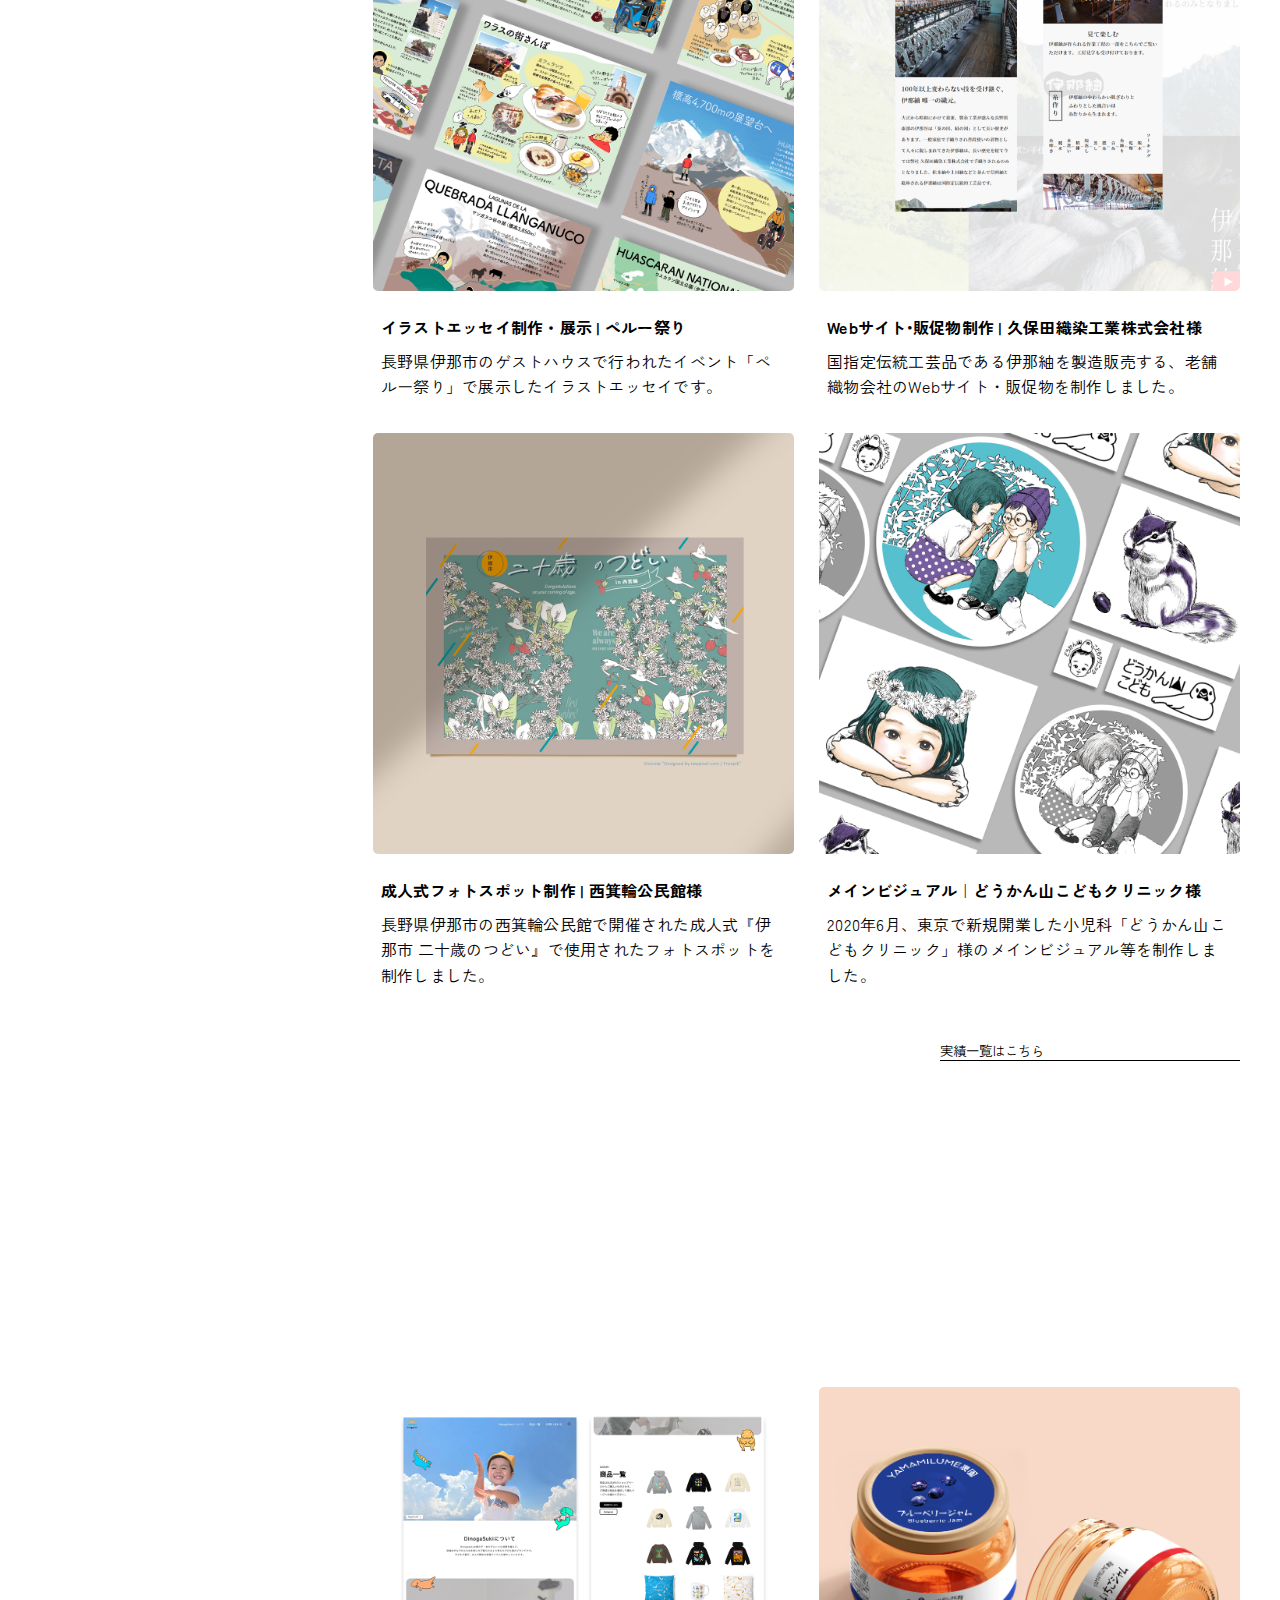
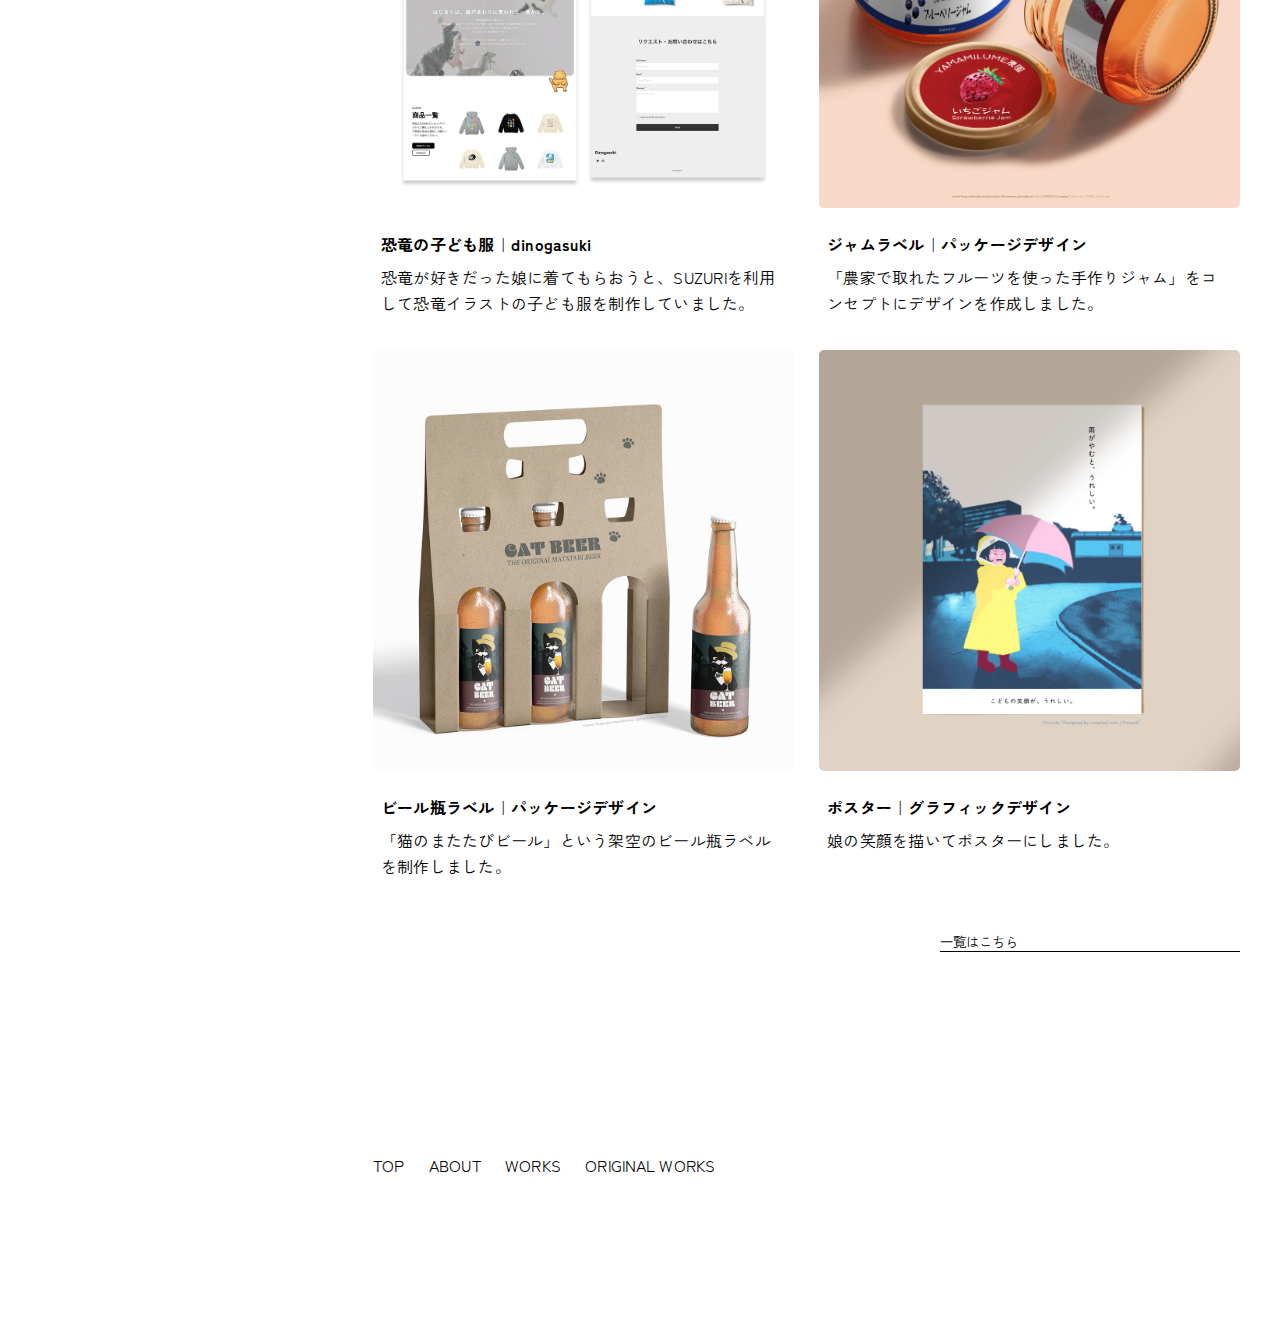
==== commit 8c234290: "内容更新" ====
--- a/index.html
+++ b/index.html
@@ -34,7 +34,7 @@
                 <section>
                     <a href="index.html">
                         <p>Hitomi Kotagiri</p>
-                        <p>PORTFOLIO</p>
+                        <p class="header-title">PORTFOLIO</p>
                     </a>
                 </section>
             </div>
@@ -55,9 +55,9 @@
             </ul>
         </nav>
 
-        <div class="main-img-area">
-            <img src="images/main-img2.webp" alt="花束を持つ猫" class="hero-img fade">  
-        </div>
+        <video muted autoplay loop>
+            <source src="images/top-move.mp4" type="video/mp4">
+        </video>
             
         <div class="main-container">
             <p class="hero-text">
@@ -72,7 +72,7 @@
                 <h4 class="fade">ABOUT</h4>
                 <p class="h4-sub fade">自己紹介</p>
                 <div class="plof">
-                    <img src="images/prof-FIX.jpg" alt="プロフィール写真" width="280" height="auto"  class="fade">
+                    <img src="images/prof-FIX.jpg" alt="プロフィール写真" width="280" height="280"  class="fade">
                     <p class="about-plof-text">
                         コタギリ ヒトミ<br>
                         1987年富山県生まれ・長野県在住。<br>
@@ -200,105 +200,6 @@
                     </a>
                     
                 </div>
-            </section>
-         
-            <section class="category-container">
-                <h4 class="fade">WANT TO DO</h4>
-                <p class="h4-sub fade">御社で取り組みたいこと</p>
-                <section class="about-column">
-                        <div class="wanttodo-column-img">
-                            <img src="images/idea.jpg" alt="アイデア">
-                        </div>
-                        <div>
-                            <div class="wanttodo-column-text">
-                                <h5>好きなコンテンツに新たな楽しみを加えたい</h5>
-                                <p>
-                                    我が家には2匹の猫がいます。5年前に飼い始めてから今日までずっと、ドコノコを愛用してきました。
-                                    ドコノコは生活の一部であり、愛猫の成長記録をすべて残してある大切な存在です。
-                                    卓上カレンダーを作ったり、猫の本にハッシュタグで参加し掲載していただいたりと、ひとりのユーザーとしてずっと楽しんできました。
-                                </p><br>
-                                <p>
-                                    5年も経てば生活は変わるもので、いつの間にか私はWebもやるグラフィックデザイナーとして生計を立てるようになっていました。<br>
-                                    そうした生活と目線の変化で見えてくる、「こうしたら？」というアイデア。
-                                    実装方法とユーザビリティの観点から、それが本当にいいアイデアかはチームで相談してみないと答えはでない。答えは出ないから、提案したい。 
-                                </p><br>
-                                <p>
-                                    健康記録や食事を、日々の記録として公開しているユーザーをたくさん見かけたな。闘病記録もよく見かける。ウチノコを見てほしいし、応援してほしいのかもしれない。
-                                    なら日々の投稿に、さりげなく記録できるエリアを設けるのは？自由記入ではなく選択制のボタンだと管理目線で安心？<br>
-                                    数年前の子猫の写真と、今の成猫の写真を並べたいユーザーもいます。
-                                    コラージュアプリを立ち上げなくても、2枚程度の写真を配置して投稿できれば便利だな、私が欲しいな。子猫時代と比べてみました企画もできそう。サーバーに負荷がかかるかな？
-                                </p><br>
-                                <p>
-                                    ドコノコは、SNSが苦手な人でも「この子の記録になるなら」と始めるきっかけになりやすいコンテンツだと思います。
-                                    実際、そういった理由でSNSをあまりしない友人がドコノコを始めてくれました。
-                                    人間の交流に重きを置かないよう意図的に設計されていて、非公開アルバムや印刷物が作れることに魅力を感じてくれたそうです。
-                                    そういった人や、ウチノコを通して交流を楽しみたい人がうまく共存できているように見えるドコノコのことが、私は好きです。<br>
-                                    私はいちユーザーとして、ファンとして、よりドコノコを楽しむために、より多くの人に知ってもらうためにアイデアを振り絞って御社の乗組員として働きたいと願っています。
-                                </p><br>
-                            </div>
-                        </div>
-                        <div class="wanttodo-column-img">
-                            <img src="images/aidea2.jpg" alt="アイデア2">
-                        </div>
-                        <div>
-                            <div class="wanttodo-column-text">
-                                <h5>ちょっとした操作も快適にしたい</h5>
-                                <p>
-                                    ドコノコだけではなく、ほぼ日の學校も大好きです。<br>
-                                    多様な内容の授業に、毎回ワクワクして楽しませていただいています。こんな先生に出会いたかった、もっと私もこの先生のように行動したらよかった、など色々なことを思いながら視聴しています。
-                                </p><br>
-                                <p>
-                                     先日、ホーム画面に「ここがこうなればいいのにな」と感じていることを教えてください。といった内容のお知らせが表示されました。操作する上で気になっていた点があったので、以下のように回答させていただきました。
-                                </p><br>
-                                <p>
-                                    まず1点め。<br>
-                                    内容ではなく操作について、毎回こうなればいいなと思う点があります。<br>
-                                    視聴が終わったあとに『この授業をほかの人にもおすすめしますか？』というポップアップが出ます。
-                                    そこにはハートと、『あなたにおすすめの授業』というスライド型のリストが表示されます。<br>
-                                    私は毎回「あ、おすすめの授業のこれおもしろそう」と思いつつ、今視聴が終わった授業を評価したい思いでハートを押します。
-                                    すると感想の入力画面に切り替わり、それを閉じると…おすすめされた授業がどこに行ったのかわからなくなってしまいます。<br>
-                                    ハートを押しても、おすすめの授業の項目が消えずに残っているとうれしいです。そこからスムーズに興味のある授業に飛べるとストレスなくいろいろな授業が視聴できると思います。
-                                </p><br>
-                                <p>
-                                    2点め。<br>
-                                    スマホ画面を横向きにしたときに、授業動画が左、ことば一覧が右と配置が変わって表示されるといいなと思います。
-                                    理由としては横向きにスマホを置いて、作業をしながら視聴するためです。<br>
-                                    現在縦だけなので、スマホ視聴は手に持ってもしくはラジオ感覚で聴くことしかできず、横向きに視聴できればとても快適だと思いました。
-                                </p><br>
-                                <p>
-                                    以上が送らせていただいた内容になります。上記に対して全体のユーザーのニーズがどれほどあるかは調べてみないと不明ですが、こうしたちょっとした操作や表示の改善点に気付き、提案していけたらと思っています。
-                                </p>
-                            </div>
-                        </div>
-                        <div>
-                            <div class="wanttodo-column-text">
-                                <h5>地方と「ほぼ日」の距離を縮めたい</h5>
-                                <p>
-                                    2019年11月、私の住んでいる長野県伊那市で、「ほぼ日手帳ミーティングキャラバン」が開催されました。
-                                    ファンミーティングでディープなファンの方々の使い込まれた手帳を見て、その時はじめてこんなにも人に愛されるコンテンツなんだと知ることができました。
-                                    ネットで見ていたほぼ日手帳や和田ラヂヲ先生の腹巻が買えて、あの時は本当に嬉しかったのを覚えています。
-                                <p>
-                                    ずっと地方に住んでいる私にとって、ほぼ日は洗練された都会のコンテンツです。
-                                    「ほぼ日の學校」の良質なインタビュー動画は内容が面白くて飽きないし、耳にも目にも心地よくて最近は毎日聴いています。
-                                    ハラマキやカレーなどの好きなプロダクトがあり、上記で語ってしまったようにドコノコに至ってはヘビーユーザーです。
-                                    今回の大開拓採用で、改めてほぼ日の良さを人に広めたい、と思うようになりました。
-                                </p><br>
-                                <p>
-                                    長野初の「ほぼ日手帳ミーティングキャラバン」の会場である赤石商店さんで、イベント展示に参加したことがあります。
-                                    「ペルー祭り」と題されたそのイベントで私は、旅行したペルーのことをイラストエッセイで伝える展示をしました。詳細は<a href="works.html" class="link-text">こちら</a><br>
-                                    ペルーを案内してくださったガイドの方に連絡を取ると、コロナ渦であったこともあり大変喜んでくださって、快くエッセイの監修を引き受けてくださいました。
-                                    その気持ちに報いるためにもペルーの魅力が存分に伝わる展示にしよう、と主催者と相談しながら展示を作り上げ、ガイドの方の事業紹介リーフレットを作成し配布しました。
-                                    それがとても楽しくて、関わる人や観に行ってくれる人が面白がってくれるのがうれしくて、デザイナーとしての喜びを実感しました。
-                                </p><br>
-                                <p>
-                                    上記で長々と語ってしまった通り、私は御社が作り出すコンテンツが大好きです。
-                                    そして、イラストやデザインを通してその魅力を地方のまだ「ほぼ日」を知らない人たちに伝えていきたいと考えています。
-                                    地方の目線だからこそできることがあると信じて業務に取り組む所存です。経験的にはまだまだ浅い私ですが、ご検討いただけると幸いです。<br>
-                                    ここまで読んでくださって、本当にありがとうございました。
-                                </p><br>
-                            </div>
-                        </div>
-                </section>
             </section>
             
             <footer>
--- a/css/style.css
+++ b/css/style.css
@@ -63,7 +63,6 @@
   position: fixed;
   width: 100%;
   height: 800px;
-  background: var(--yellow);
 }
 
 .header-container{
@@ -71,12 +70,12 @@
   width: 265px;
   height: 729px;
   left: 28px;
-  top: 24px;
+  top: 16px;
   font-family: 'Raleway';
   font-style: normal;
   font-weight: 900;
-  font-size: 28px;
-  line-height: 38px;
+  font-size: 20px;
+  line-height: 30px;
   letter-spacing: 0.05em;
 }
 
@@ -89,11 +88,16 @@
   left: 2vw;
   }
 
+  .header-title{
+    font-size: 38px;
+  }
+
 /***********　navigation　**************/
 .btn{
   position: fixed;
   right: 8px;
   top: 2.5vh;
+  z-index: 110;
 }
 
 .open .btn{
@@ -153,16 +157,11 @@
     height: auto;
   }
 
-  .hero-img{
-    position: relative;
-    width: auto;
-    height: clamp(250px, 50vw, 500px);
-    margin: 80px 40px 40px 40px;
-  }
-
-  .main-img-area{
-    text-align: right;
-    margin-right: 4vw;
+  video {
+    width: 100%;
+    height: auto;
+    display: block;
+    margin: auto;
   }
 
   .main-container{
@@ -171,10 +170,10 @@
   }
 
   .hero-text{
-  font-size: clamp(13px,2vw,24px);
+  font-size: clamp(13px,2vw,18px);
   font-weight: 500;
   text-align: right;
-  margin: 24px 0 80px 0;
+  margin: 8px 0 80px 0;
   }
 
   .hero-text span{
@@ -190,7 +189,7 @@
       width: 100%;
       height: auto;
       margin: auto;
-      top: 400px;
+      top: 90px;
     }
     .main-container{
       padding: 0 24px 16px 24px;
@@ -198,15 +197,6 @@
     .hero-img{
       margin-top: -40vh;
       width: 64vw;
-      height: auto;
-    }
-  }
-
-  /* 幅が700px以下 */
-  @media (max-width:700px){
-    .hero-img{
-      margin-top: -32vh;
-      width: 72vw;
       height: auto;
     }
   }
@@ -240,6 +230,7 @@
   .plof img{
     border-radius: 5px;
     animation: var(--fadeup);
+    height: max-content;
   }
 
   .btn-category{
@@ -538,6 +529,9 @@
 #popup-on-8{
   display: none;
 }
+#popup-on-9{
+  display: none;
+}
 
 /* チェックされたらポップアップウインドウを開く */
 #popup-on-1:checked + .popup{
@@ -562,6 +556,9 @@
   display: block;
 }
 #popup-on-8:checked + .popup{
+  display: block;
+}
+#popup-on-9:checked + .popup{
   display: block;
 }
 
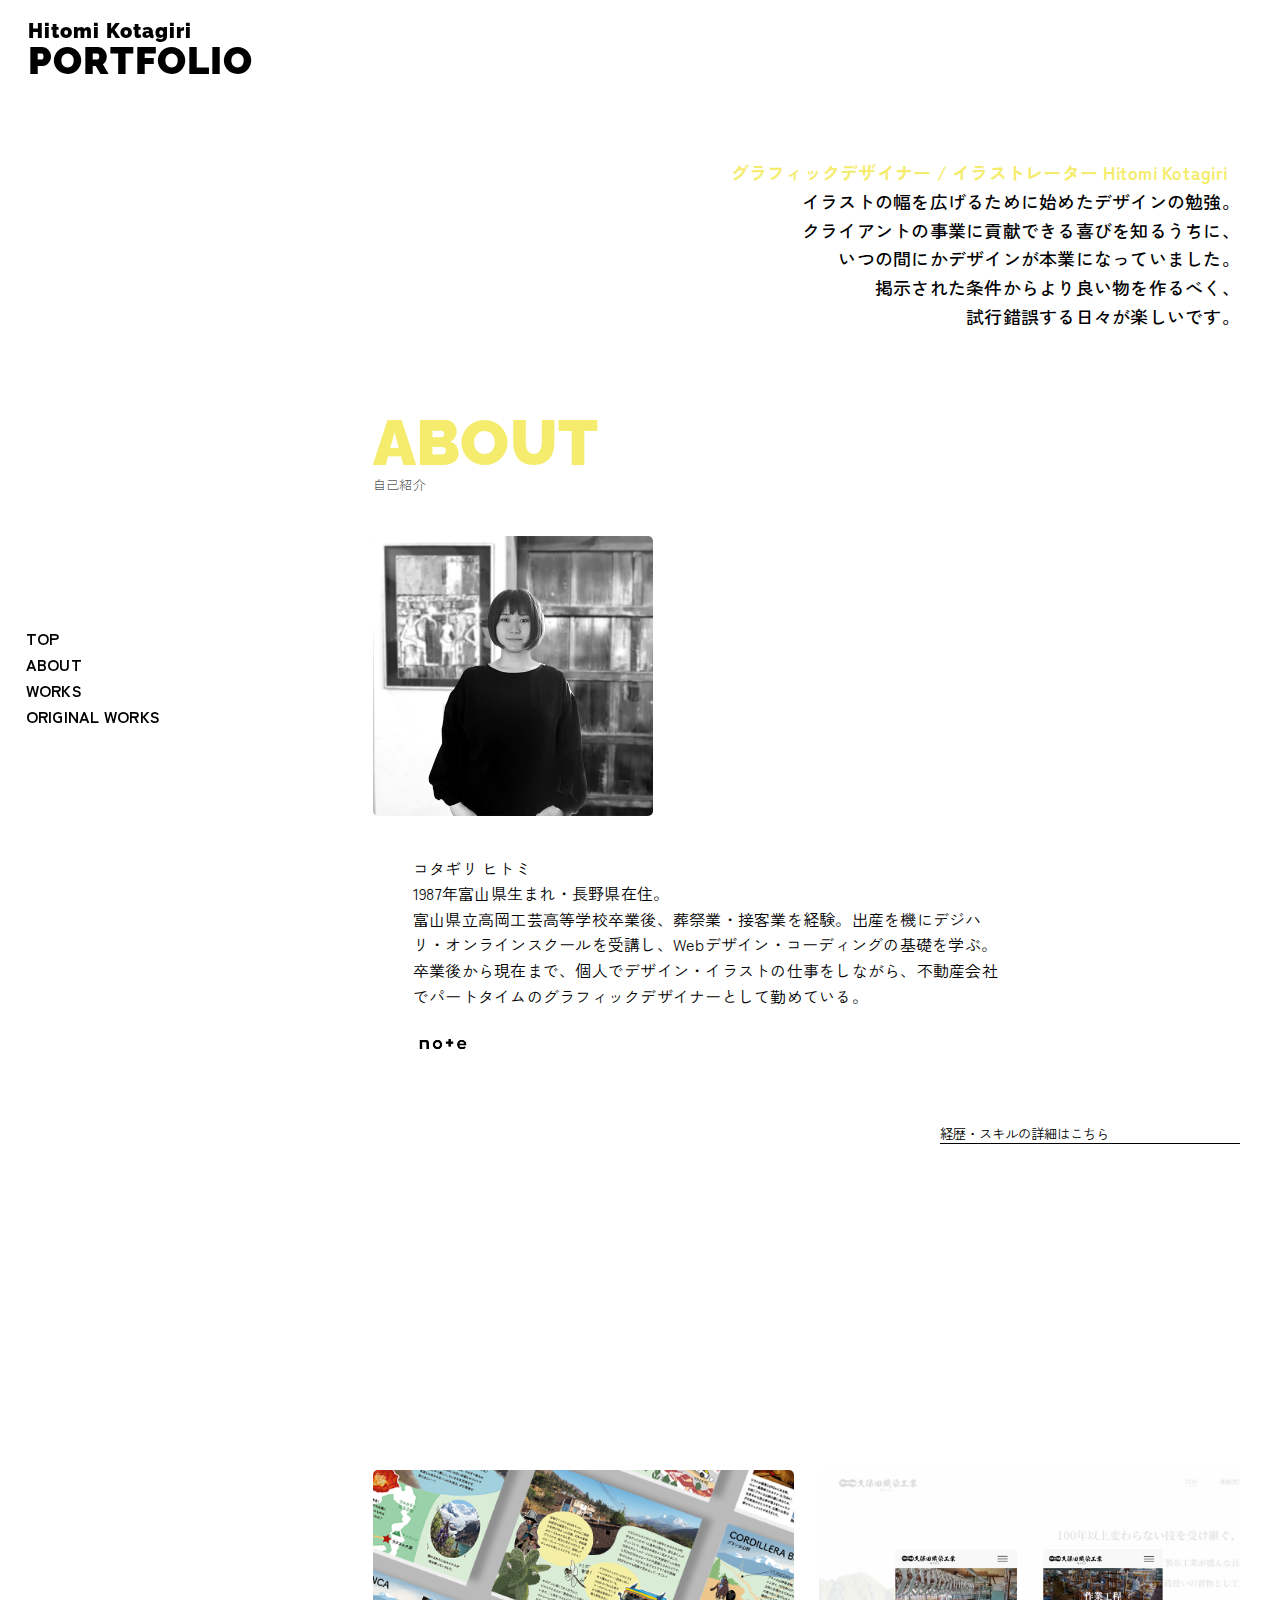
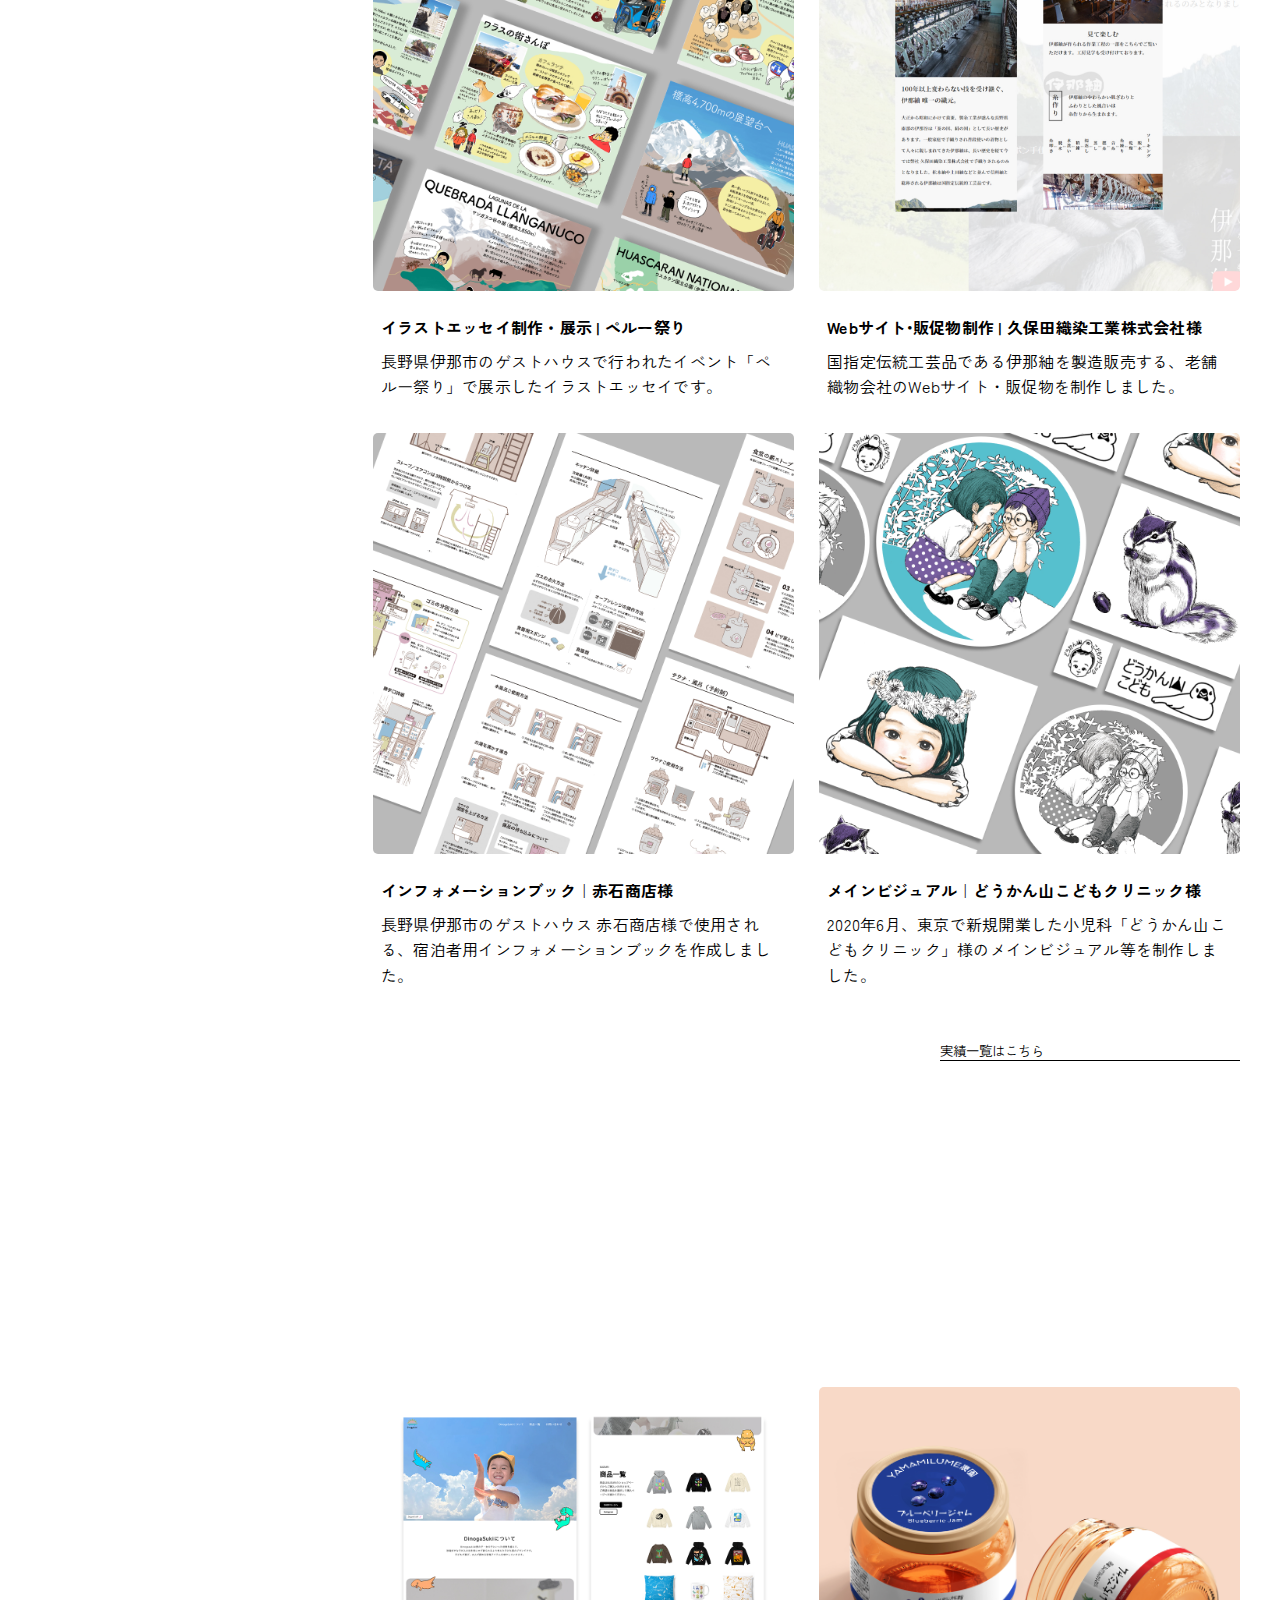
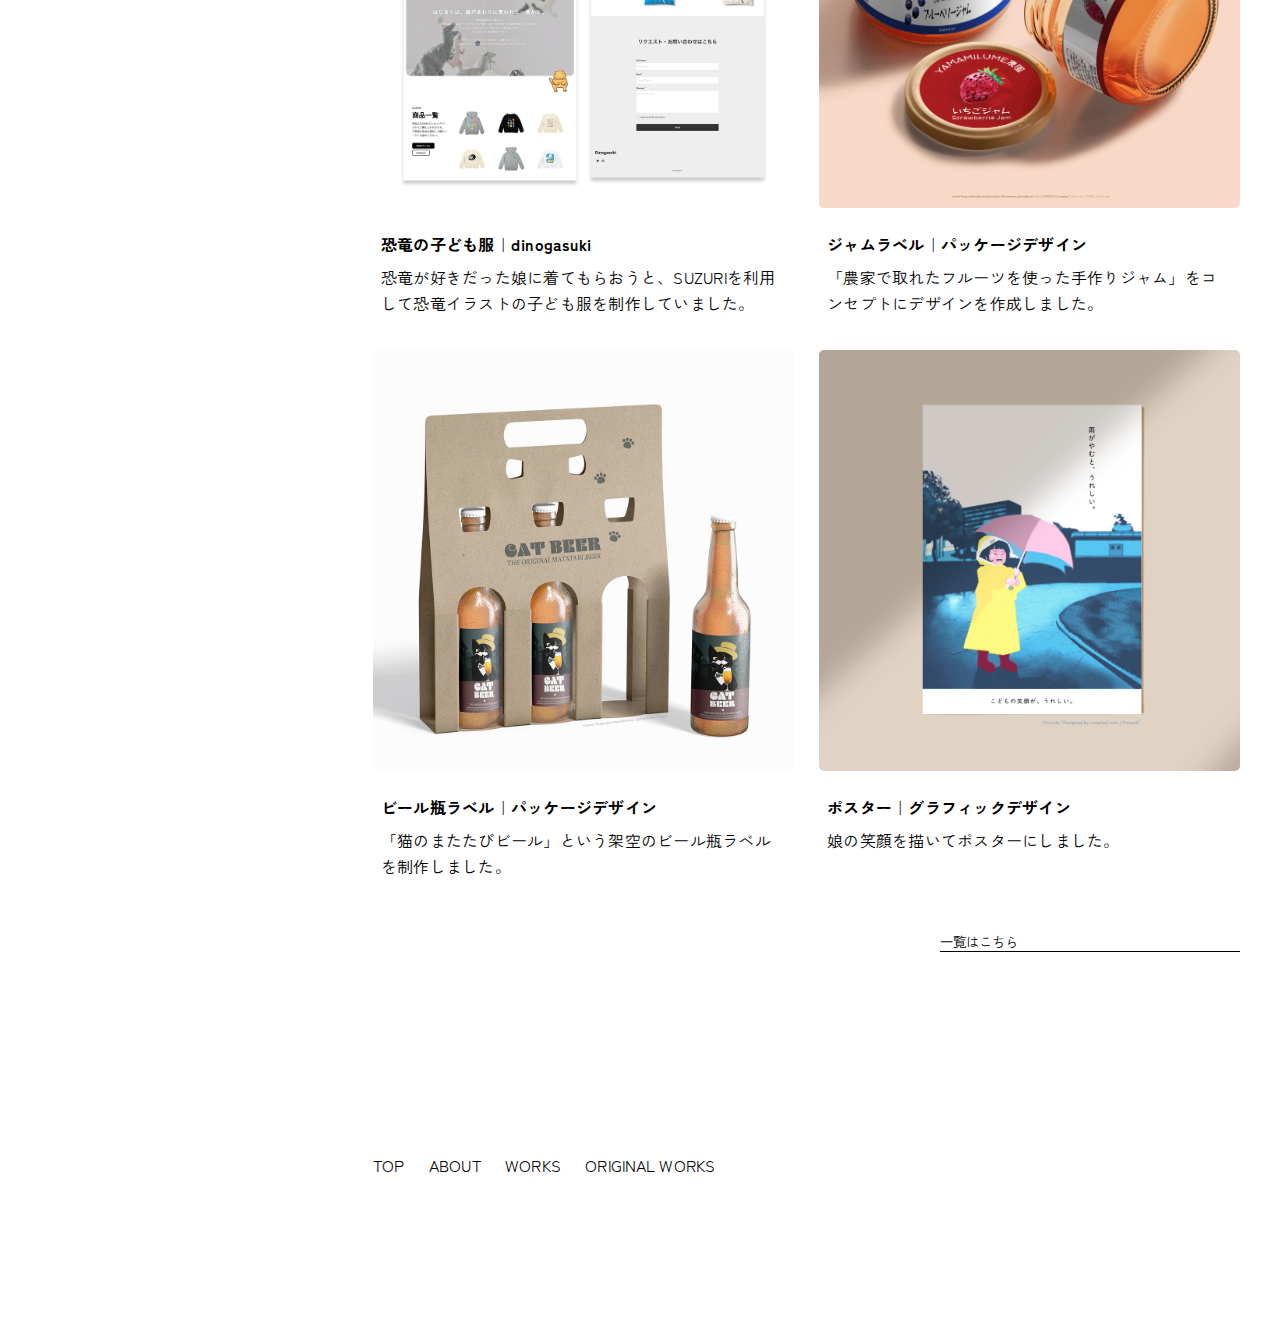
==== commit bfba9f4e: "記事追加" ====
--- a/index.html
+++ b/index.html
@@ -78,7 +78,7 @@
                         1987年富山県生まれ・長野県在住。<br>
                         富山県立高岡工芸高等学校卒業後、葬祭業・接客業を経験。出産を機にデジハリ・オンラインスクールを受講し、Webデザイン・コーディングの基礎を学ぶ。<br>
                         卒業後から現在まで、個人でデザイン・イラストの仕事をしながら、不動産会社でパートタイムのグラフィックデザイナーとして勤めている。<br>
-                        <a href="https://note.com/maruyanya"><img src="images/note.png" alt="note" width="60px"></a>
+                        <a href="https://note.com/maruyanya"><img src="images/note.png" alt="note" width="60" height="23"></a>
                     </p>
                 </div>
                 <div class="button-container">
@@ -116,13 +116,13 @@
                         </a>
                     </article>
                     <article class="post">
-                        <a href="works.html#work-3">
-                            <figure>
-                                <img src="images/10_photospot.jpg" alt="" width="430" height="430">
-                            </figure>
-                            <div class="posts-text-container">
-                                <h5>成人式フォトスポット制作 | 西箕輪公民館様</h5>
-                                <p>長野県伊那市の西箕輪公民館で開催された成人式『伊那市 二十歳のつどい』で使用されたフォトスポットを制作しました。</p>    
+                        <a href="works.html#work-10">
+                            <figure>
+                                <img src="images/infobooks.jpg" alt="" width="430" height="430">
+                            </figure>
+                            <div class="posts-text-container">
+                                <h5>インフォメーションブック｜赤石商店様</h5>
+                                <p>長野県伊那市のゲストハウス 赤石商店様で使用される、宿泊者用インフォメーションブックを作成しました。</p>    
                             </div>
                             </a>
                     </article>
--- a/css/style.css
+++ b/css/style.css
@@ -230,7 +230,6 @@
   .plof img{
     border-radius: 5px;
     animation: var(--fadeup);
-    height: max-content;
   }
 
   .btn-category{
@@ -532,34 +531,50 @@
 #popup-on-9{
   display: none;
 }
+#popup-on-10{
+  display: none;
+}
 
 /* チェックされたらポップアップウインドウを開く */
 #popup-on-1:checked + .popup{
   display: block;
+  z-index: 120;
 }
 #popup-on-2:checked + .popup{
   display: block;
+  z-index: 120;
 }
 #popup-on-3:checked + .popup{
   display: block;
+  z-index: 120;
 }
 #popup-on-4:checked + .popup{
   display: block;
+  z-index: 120;
 }
 #popup-on-5:checked + .popup{
   display: block;
+  z-index: 120;
 }
 #popup-on-6:checked + .popup{
   display: block;
+  z-index: 120;
 }
 #popup-on-7:checked + .popup{
   display: block;
+  z-index: 120;
 }
 #popup-on-8:checked + .popup{
   display: block;
+  z-index: 120;
 }
 #popup-on-9:checked + .popup{
   display: block;
+  z-index: 120;
+}
+#popup-on-10:checked + .popup{
+  display: block;
+  z-index: 120;
 }
 
 /* 閉じるアイコン（右上） */
